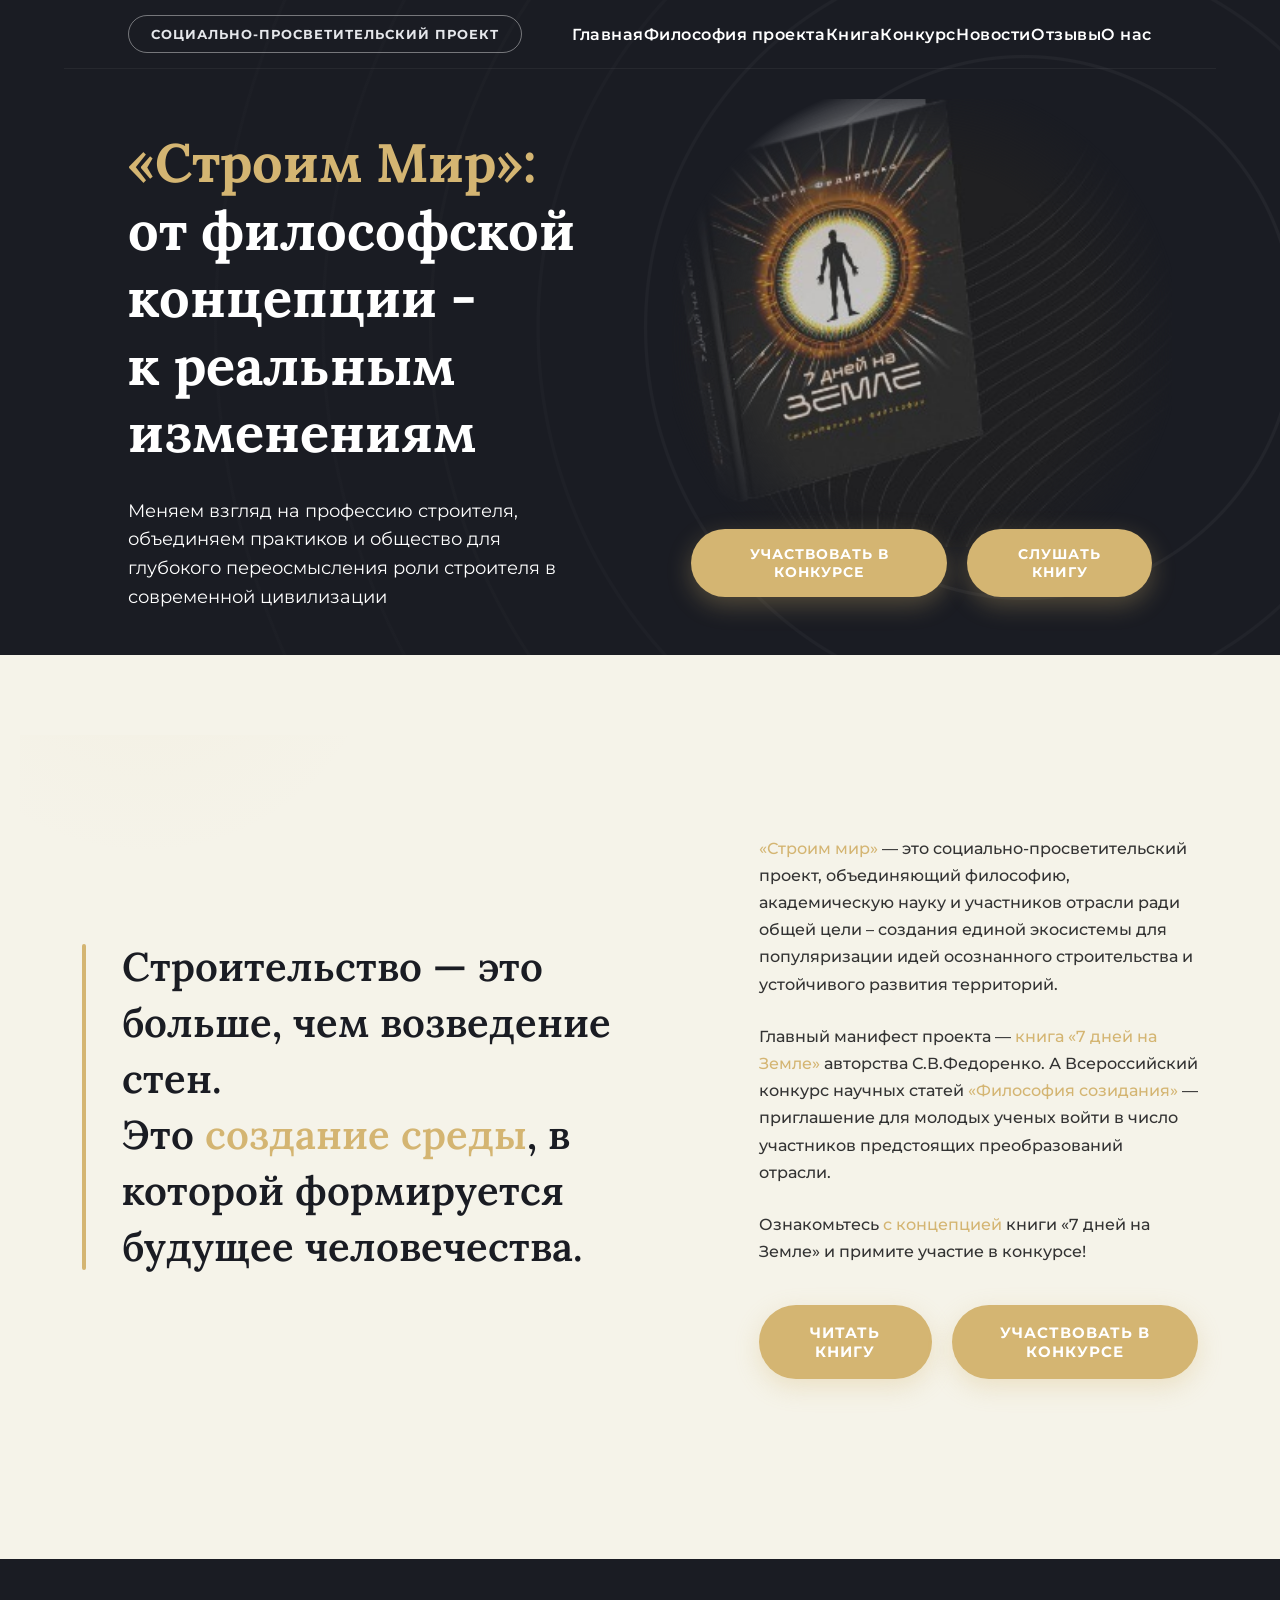
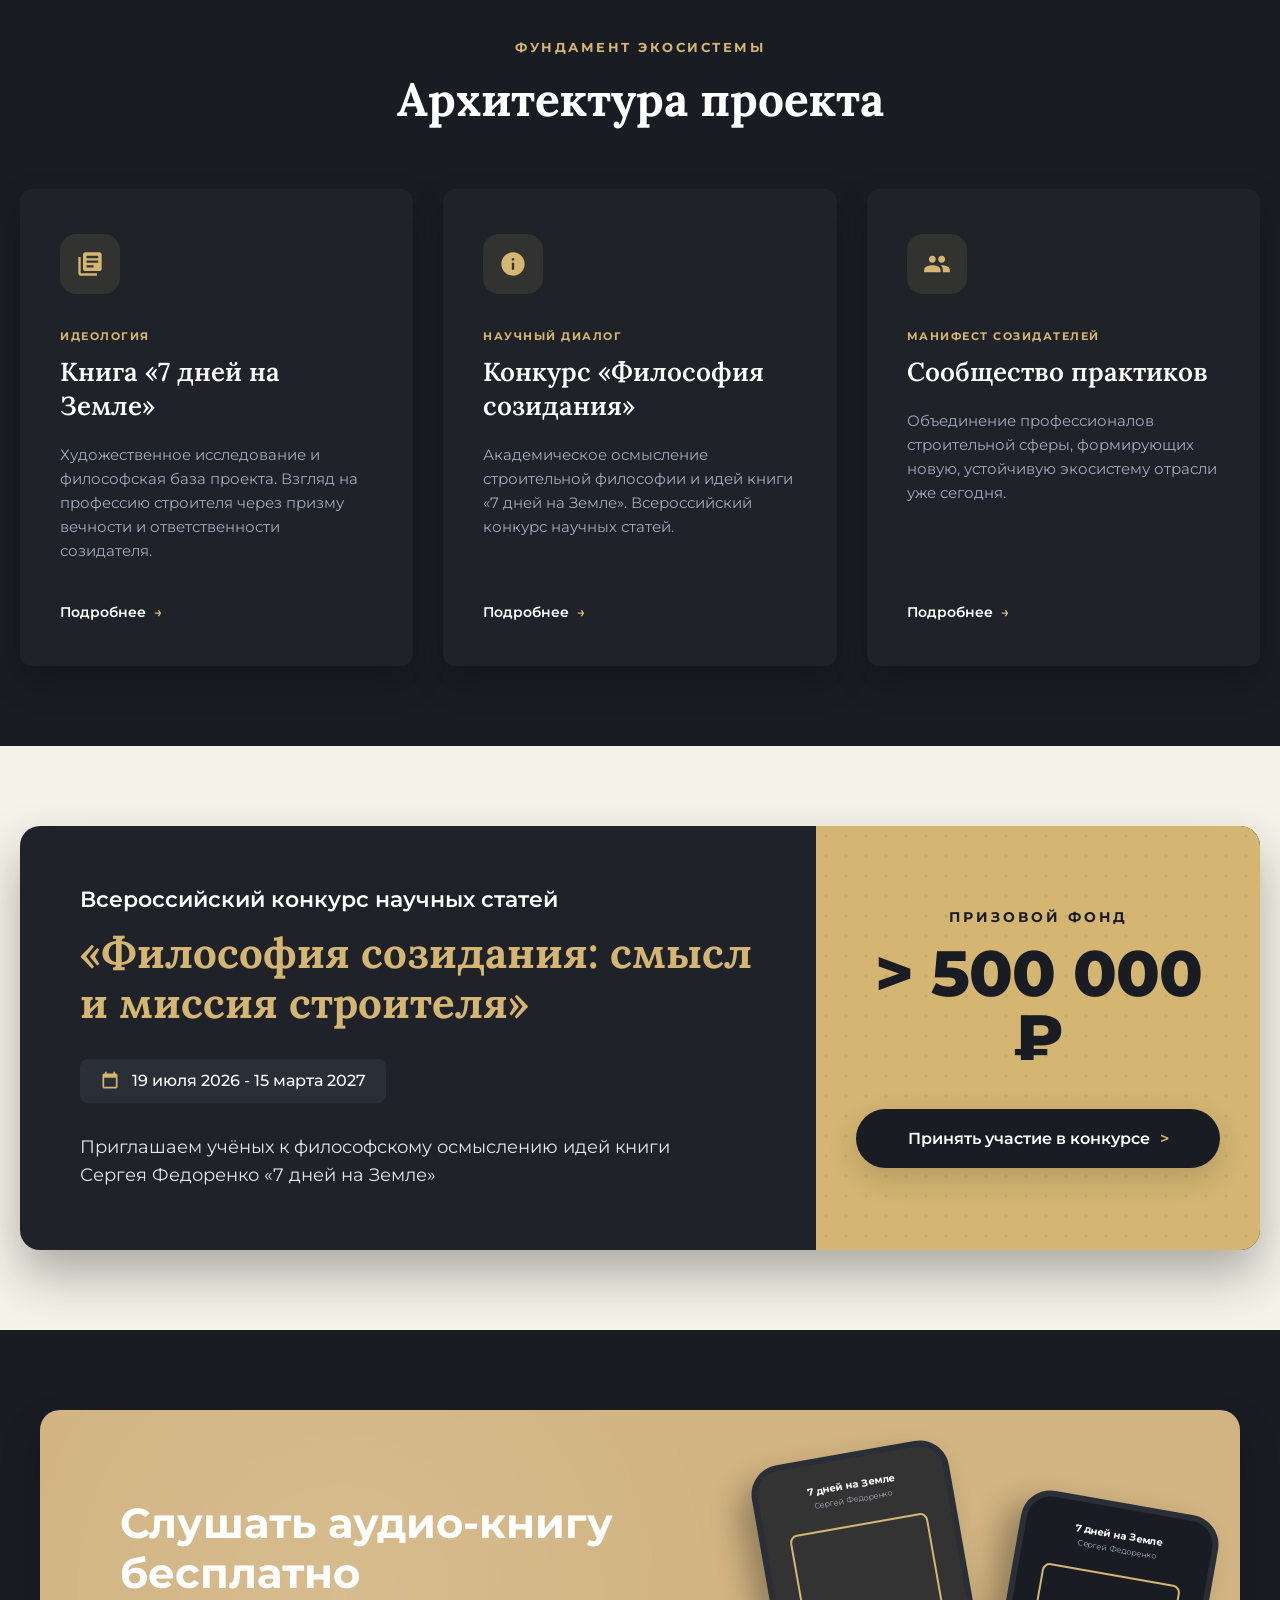
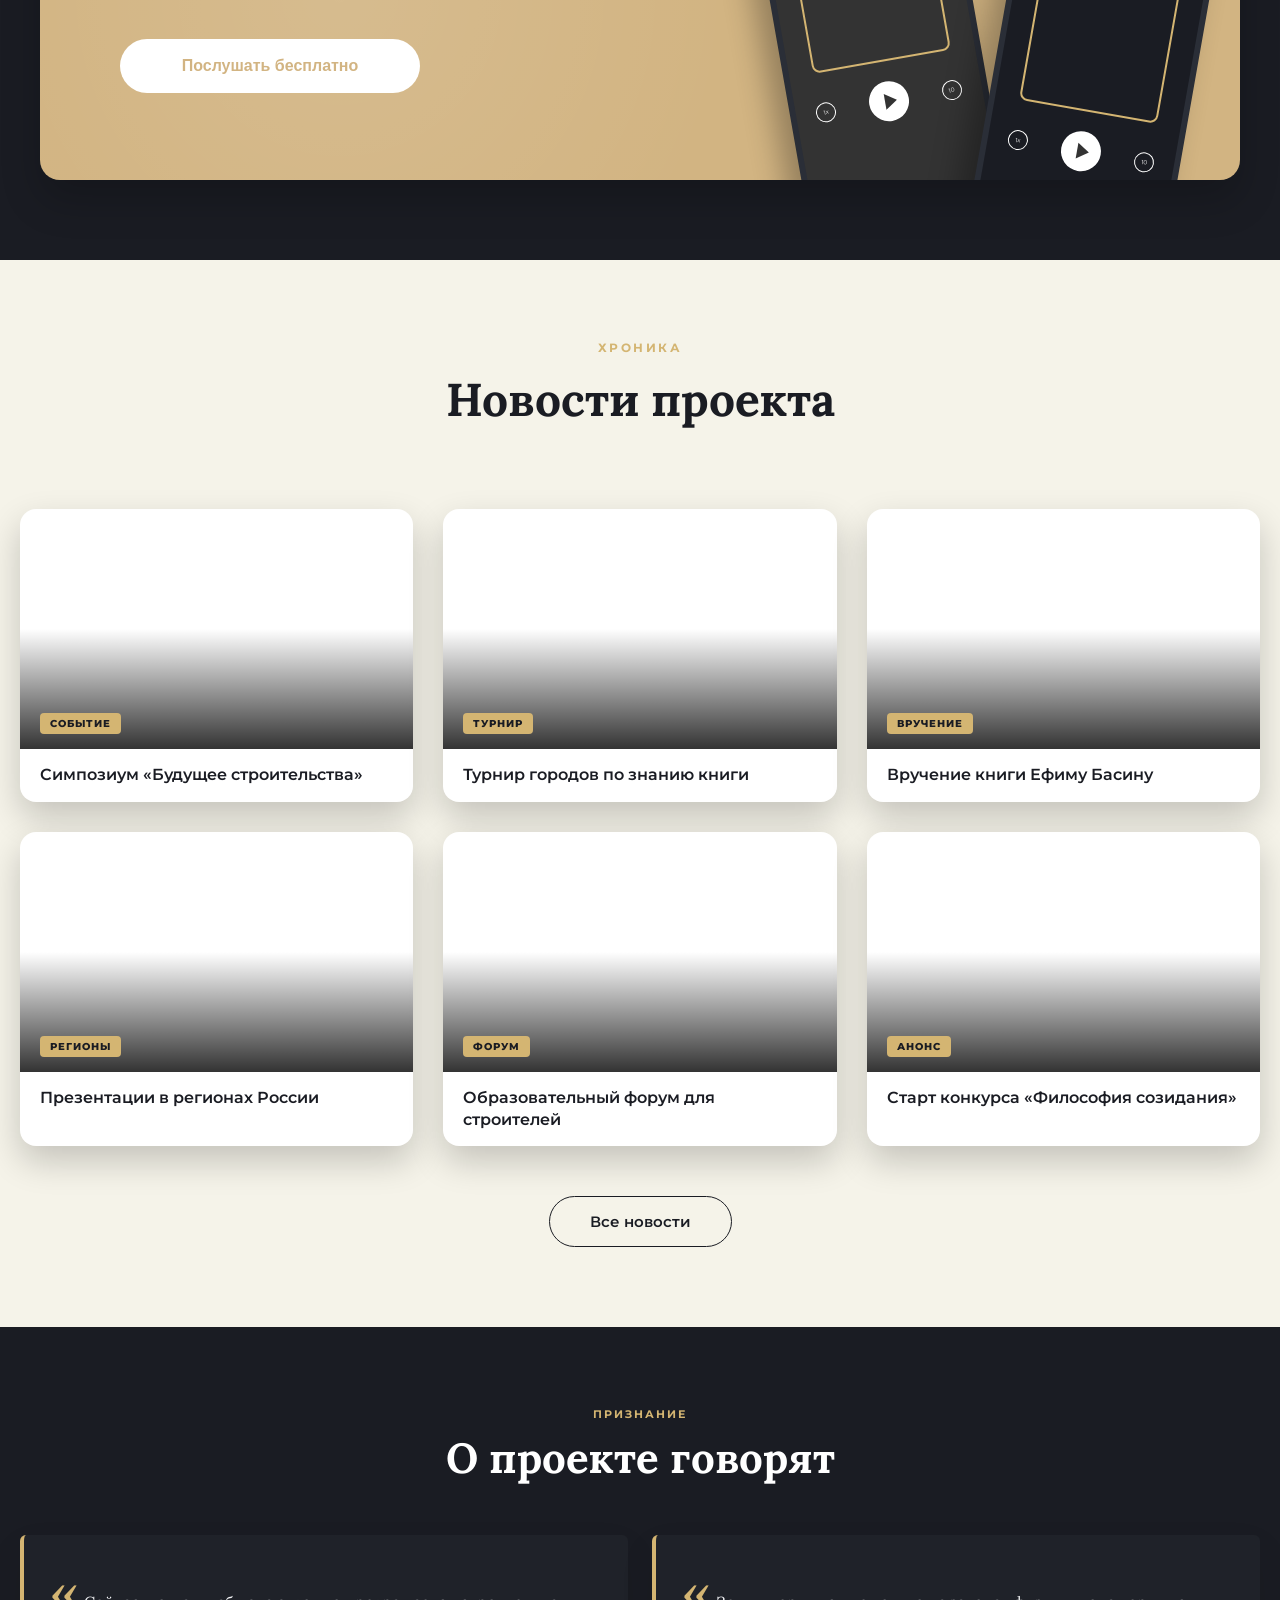
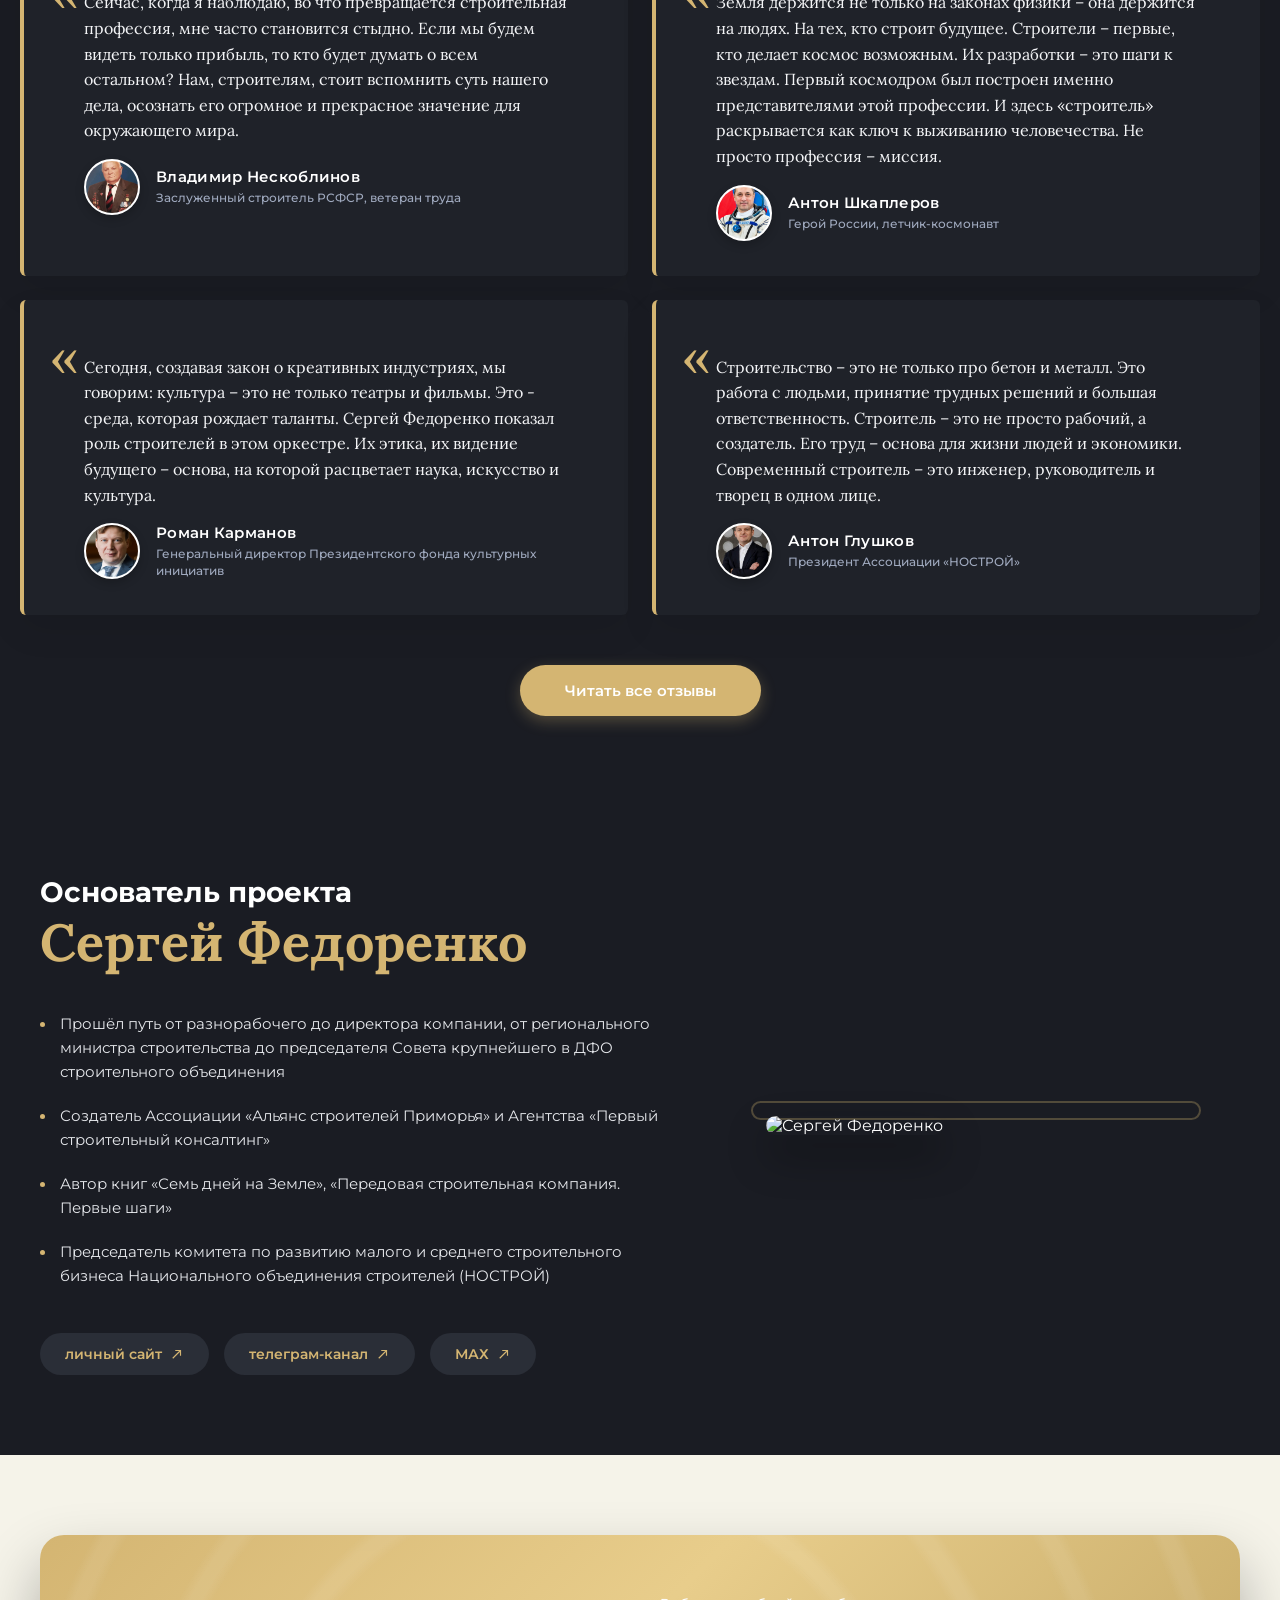
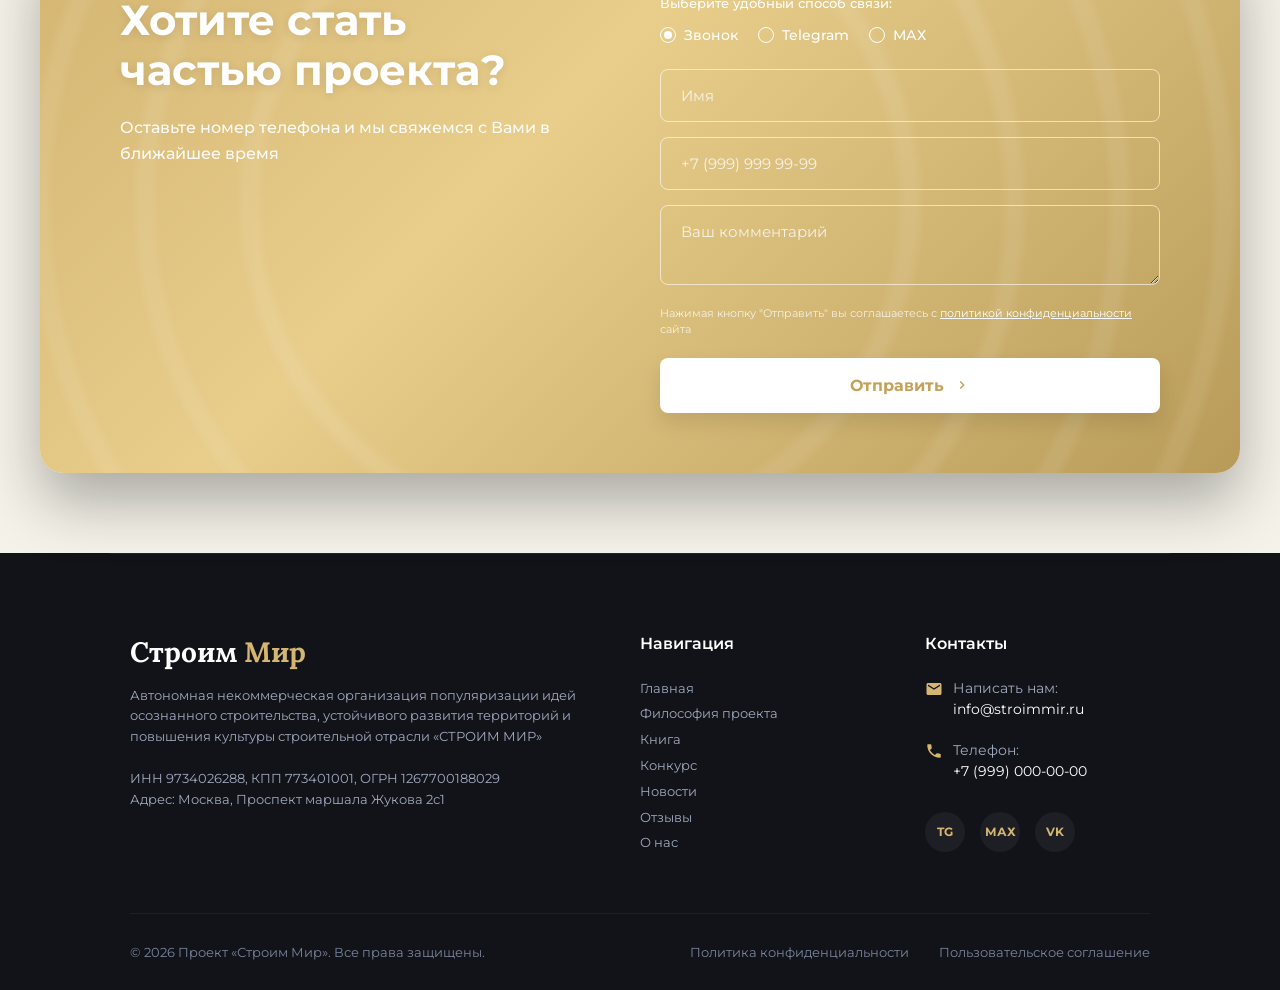
==== index.html @ d34d8b39 "Лендинг «Строим Мир» — самодостаточный single-file (Shadow DOM), 1:1 для демо Co-Authored-By: Claude" ====
﻿<!DOCTYPE html>
<html lang="ru">
<head>
    <meta charset="UTF-8">
    <meta name="viewport" content="width=device-width, initial-scale=1.0">
    <title>Строим Мир — Экосистема созидателей</title>
    <style>
        @import url('https://fonts.googleapis.com/css2?family=Lora:ital,wght@0,400;0,600;0,700;1,400&family=Montserrat:wght@400;500;600;700;800&display=swap');
        html { scroll-behavior: smooth; }
        body { margin: 0; padding: 0; background-color: #1A1C23; font-family: 'Montserrat', sans-serif; overflow-x: hidden; color: #FFFFFF; }
    </style>
</head>
<body>

<div id="home" style="width: 100%; display: block;"></div>
<div id="philosophy" style="width: 100%; display: block;"></div>
<div id="book" style="width: 100%; display: block;"></div>
<div id="contest" style="width: 100%; display: block;"></div>
<div id="audiobook" style="width: 100%; display: block;"></div>
<div id="news" style="width: 100%; display: block;"></div>
<div id="reviews" style="width: 100%; display: block;"></div>
<div id="about-us" style="width: 100%; display: block;"></div>
<div id="contact" style="width: 100%; display: block;"></div>
<div id="footer" style="width: 100%; display: block;"></div>

<template id="tmpl-home"><style>
        * { box-sizing: border-box; }
        :host { display: block; width: 100%; }
        
        
        body { 
            margin: 0; 
            font-family: 'Montserrat', sans-serif; 
            background-color: #1A1C23; 
            color: #FFFFFF;
        }

        .hero-section {
            position: relative;
            width: 100%;
            display: flex;
            flex-direction: column;
            overflow: hidden;
            padding-bottom: 25px; /* Минимальный отступ внизу (те самые ~0.5 см) */
            
            /* Элегантные геометрические линии, расходящиеся по всему фону */
            background-image: 
                radial-gradient(circle at 80% 50%, transparent 25%, rgba(255,255,255,0.04) 25.1%, rgba(255,255,255,0.04) 25.3%, transparent 25.4%),
                radial-gradient(circle at 80% 50%, transparent 35%, rgba(255,255,255,0.03) 35.1%, rgba(255,255,255,0.03) 35.3%, transparent 35.4%),
                radial-gradient(circle at 80% 50%, transparent 45%, rgba(255,255,255,0.02) 45.1%, rgba(255,255,255,0.02) 45.3%, transparent 45.4%),
                radial-gradient(circle at 80% 50%, transparent 55%, rgba(255,255,255,0.015) 55.1%, rgba(255,255,255,0.015) 55.3%, transparent 55.4%),
                radial-gradient(circle at 80% 50%, transparent 65%, rgba(255,255,255,0.01) 65.1%, rgba(255,255,255,0.01) 65.3%, transparent 65.4%),
                radial-gradient(circle at 80% 50%, transparent 75%, rgba(255,255,255,0.01) 75.1%, rgba(255,255,255,0.01) 75.3%, transparent 75.4%);
        }

        .header {
            position: relative;
            z-index: 20;
            display: flex;
            align-items: center;
            padding: 15px 5%; 
            max-width: 1600px;
            margin: 0 auto;
            width: 90%;
            border-bottom: 1px solid rgba(255,255,255,0.05); 
        }

        .project-label {
            border: 1px solid rgba(255, 255, 255, 0.4);
            border-radius: 40px;
            padding: 10px 22px;
            font-size: 13px;
            text-transform: uppercase;
            letter-spacing: 1px;
            font-weight: 700;
            color: #E5E7EB;
            flex-shrink: 0;
            margin-right: 50px; 
        }

        .nav-menu {
            display: flex;
            justify-content: space-between; 
            flex-grow: 1; 
            align-items: center;
        }

        .nav-link {
            color: #FFFFFF;
            text-decoration: none;
            font-size: 16px; 
            font-weight: 600;
            letter-spacing: 0.5px;
            transition: color 0.3s ease;
        }

        .nav-link:hover {
            color: #D4B572; 
        }

        .hero-content {
            position: relative;
            z-index: 10;
            flex-grow: 1;
            display: flex;
            align-items: flex-start;
            max-width: 1600px;
            margin: 0 auto;
            width: 90%;
            padding: 60px 5% 0 5%;
        }

        .left-column {
            width: 55%;
            display: flex;
            flex-direction: column;
            justify-content: flex-start; 
            padding-right: 50px;
            z-index: 10;
        }

        h1 {
            font-family: 'Lora', Georgia, serif;
            font-size: 54px;
            line-height: 1.25;
            font-weight: 700;
            margin-top: 0;
            margin-bottom: 30px;
        }

        h1 span.accent {
            color: #D4B572;
        }

        .subtitle {
            font-size: 18px;
            line-height: 1.6;
            color: #FFFFFF; 
            font-weight: 400;
            max-width: 85%;
            margin-top: 0;
        }

        .right-column {
            width: 45%;
            position: relative;
            display: flex;
            flex-direction: column;
            align-items: center;
            justify-content: flex-start;
            margin-top: -30px; 
        }

        .book-crop-area {
            position: relative;
            width: 500px;
            height: 480px; 
            overflow: hidden;
            mask-image: radial-gradient(circle at center, black 50%, transparent 75%);
            -webkit-mask-image: radial-gradient(circle at center, black 50%, transparent 75%);
        }

        .book-image-raw {
            position: absolute;
            top: -160px;
            right: -80px; 
            width: 1600px; 
            max-width: none;
        }

        .action-buttons {
            display: flex;
            gap: 20px;
            position: relative;
            z-index: 20;
            margin-top: -50px; 
        }

        .btn {
            background-color: #D4B572;
            color: #FFFFFF;
            border: none;
            border-radius: 40px;
            padding: 16px 35px;
            font-family: 'Montserrat', sans-serif;
            font-weight: 700;
            font-size: 14px;
            cursor: pointer;
            box-shadow: 0 8px 25px rgba(212, 181, 114, 0.3);
            transition: all 0.3s ease;
            text-transform: uppercase;
            letter-spacing: 1px;
        }

        .btn:hover {
            background-color: #c2a159;
            transform: translateY(-3px);
            box-shadow: 0 12px 30px rgba(212, 181, 114, 0.4);
        }

    
        </style>
        <div class="shadow-body-wrapper" style="display: flex; flex-direction: column; align-items: center; width: 100%; min-height: 100%; background-color: #1A1C23; padding: 0;">

    <div class="hero-section">
        <header class="header">
            <div class="project-label">Социально-просветительский проект</div>
            <nav class="nav-menu">
                <a href="#" class="nav-link">Главная</a>
                <a href="#" class="nav-link">Философия проекта</a>
                <a href="#" class="nav-link">Книга</a>
                <a href="#" class="nav-link">Конкурс</a>
                <a href="#" class="nav-link">Новости</a>
                <a href="#" class="nav-link">Отзывы</a>
                <a href="#" class="nav-link">О нас</a>
            </nav>
        </header>

        <div class="hero-content">
            <div class="left-column">
                <h1><span class="accent">«Строим Мир»:</span><br>от философской концепции -<br>к реальным изменениям</h1>
                <p class="subtitle">Меняем взгляд на профессию строителя, объединяем практиков и общество для глубокого переосмысления роли строителя в современной цивилизации</p>
            </div>
            
            <div class="right-column">
                <div class="book-crop-area">
                    <img src="[data-uri]" class="book-image-raw" alt="Книга">
                </div>
                <div class="action-buttons">
                    <button class="btn">Участвовать в конкурсе</button>
                    <button class="btn">Слушать книгу</button>
                </div>
            </div>
        </div>
    </div>

</div></template>
<template id="tmpl-philosophy"><style>
        * { box-sizing: border-box; }
        :host { display: block; width: 100%; }
        
        
        body { 
            margin: 0; 
            font-family: 'Montserrat', sans-serif; 
            background-color: #1A1C23; 
            color: #FFFFFF;
            display: flex;
            align-items: center;
            justify-content: center;
            min-height: 100vh;
        }

        .about-section {
            width: 100%;
            padding: 100px 0;
            background-color: transparent; 
            position: relative;
            overflow: hidden;
        }

        .about-section::before {
            content: '';
            position: absolute;
            top: -50%;
            left: -10%;
            width: 500px;
            height: 500px;
            background: radial-gradient(circle, rgba(212, 181, 114, 0.05) 0%, transparent 70%);
            z-index: 1;
        }

        .about-container {
            position: relative;
            z-index: 10;
            max-width: 1400px;
            margin: 0 auto;
            width: 90%;
            display: flex;
            gap: 100px;
            align-items: center;
        }

        .about-left {
            flex: 1.1;
            position: relative;
            padding-left: 40px;
        }

        .about-left::before {
            content: '';
            position: absolute;
            left: 0;
            top: 5px;
            bottom: 5px;
            width: 4px;
            background-color: #D4B572;
            border-radius: 4px;
        }

        .about-hook {
            font-family: 'Lora', Georgia, serif;
            font-size: 40px;
            line-height: 1.4;
            font-weight: 600;
            margin: 0;
            color: #1A1C23;
        }

        .highlight {
            color: #D4B572;
        }

        .about-right {
            flex: 0.9;
            display: flex;
            flex-direction: column;
            gap: 25px;
        }

        .about-text {
            font-size: 16px;
            line-height: 1.7;
            margin: 0;
            color: #333333; 
            font-weight: 500;
        }

        .button-group {
            margin-top: 15px;
            display: flex;
            gap: 20px; 
        }

        .btn {
            background-color: #D4B572;
            color: #FFFFFF;
            border: none;
            border-radius: 40px;
            padding: 18px 45px;
            font-family: 'Montserrat', sans-serif;
            font-weight: 700;
            font-size: 15px;
            cursor: pointer;
            box-shadow: 0 8px 25px rgba(212, 181, 114, 0.3);
            transition: all 0.3s ease;
            text-transform: uppercase;
            letter-spacing: 1px;
            display: inline-block;
        }

        .btn:hover {
            background-color: #c2a159;
            transform: translateY(-3px);
            box-shadow: 0 12px 30px rgba(212, 181, 114, 0.4);
        }

        @media (max-width: 1024px) {
            .about-container {
                flex-direction: column;
                gap: 50px;
            }
            .about-hook { font-size: 32px; }
            .button-group { flex-direction: column; }
        }
    
        </style>
        <div class="shadow-body-wrapper" style="display: flex; flex-direction: column; align-items: center; width: 100%; min-height: 100%; background-color: #F5F3E9; padding: 80px 20px;">

    <section class="about-section">
        <div class="about-container">
            
            <div class="about-left">
                <h2 class="about-hook">
                    Строительство — это больше, чем возведение стен.<br>
                    Это <span class="highlight">создание среды</span>, в которой формируется будущее человечества.
                </h2>
            </div>
            
            <div class="about-right">
                <p class="about-text">
                    <span class="highlight">«Строим мир»</span> — это социально-просветительский проект, объединяющий философию, академическую науку и участников отрасли ради общей цели – создания единой экосистемы для популяризации идей осознанного строительства и устойчивого развития территорий.
                </p>
                <p class="about-text">
                    Главный манифест проекта — <span class="highlight">книга «7 дней на Земле»</span> авторства С.В.Федоренко. А Всероссийский конкурс научных статей <span class="highlight">«Философия созидания»</span> — приглашение для молодых ученых войти в число участников предстоящих преобразований отрасли.
                </p>
                <p class="about-text">
                    Ознакомьтесь <span class="highlight">с концепцией</span> книги «7 дней на Земле» и примите участие в конкурсе!
                </p>
                
                <div class="button-group">
                    <button class="btn">Читать книгу</button>
                    <button class="btn">Участвовать в конкурсе</button>
                </div>
            </div>

        </div>
    </section>

</div></template>
<template id="tmpl-book"><style>
        * { box-sizing: border-box; }
        :host { display: block; width: 100%; }
        
        
        body { 
            margin: 0; 
            font-family: 'Montserrat', sans-serif; 
            background-color: #1A1C23;
            color: #FFFFFF;
            padding: 100px 20px;
            display: flex;
            flex-direction: column;
            align-items: center;
        }

        .section-header {
            text-align: center;
            margin-bottom: 60px;
        }

        .pre-title {
            color: #D4B572;
            font-size: 13px;
            font-weight: 700;
            text-transform: uppercase;
            letter-spacing: 2.5px;
            margin-bottom: 15px;
        }

        .section-title {
            font-family: 'Lora', Georgia, serif;
            font-size: 46px;
            font-weight: 700;
            margin: 0;
            color: #FFFFFF;
        }

        .cards-container {
            display: grid;
            grid-template-columns: repeat(3, 1fr);
            gap: 30px;
            max-width: 1300px;
            width: 100%;
        }

        .card {
            background-color: #1F2229;
            border-radius: 12px;
            padding: 45px 40px;
            display: flex;
            flex-direction: column;
            box-shadow: 0 15px 35px rgba(0, 0, 0, 0.2);
            transition: transform 0.4s ease, box-shadow 0.4s ease;
            position: relative;
            overflow: hidden;
        }

        .card::before {
            content: '';
            position: absolute;
            top: 0;
            left: 0;
            right: 0;
            height: 4px;
            background-color: #D4B572;
            transform: scaleX(0);
            transform-origin: left;
            transition: transform 0.4s ease;
        }

        .card:hover {
            transform: translateY(-10px);
            box-shadow: 0 25px 50px rgba(0, 0, 0, 0.4);
        }

        .card:hover::before {
            transform: scaleX(1);
        }

        .icon-box {
            width: 60px;
            height: 60px;
            background-color: rgba(212, 181, 114, 0.1);
            border-radius: 16px;
            display: flex;
            align-items: center;
            justify-content: center;
            margin-bottom: 35px;
        }

        .icon-box svg {
            width: 28px;
            height: 28px;
            fill: #D4B572;
        }

        .card-pre-title {
            color: #D4B572;
            font-size: 11px;
            font-weight: 700;
            text-transform: uppercase;
            letter-spacing: 1.5px;
            margin-bottom: 12px;
        }

        .card-title {
            font-family: 'Lora', Georgia, serif;
            font-size: 26px;
            font-weight: 600;
            margin: 0 0 20px 0;
            line-height: 1.3;
        }

        .card-text {
            color: #A0AABF;
            font-size: 15px;
            line-height: 1.6;
            margin: 0 0 40px 0;
            flex-grow: 1; 
        }

        .card-link {
            color: #FFFFFF;
            text-decoration: none;
            font-size: 14px;
            font-weight: 600;
            display: inline-flex;
            align-items: center;
            transition: color 0.3s ease;
            margin-top: auto;
        }

        .card-link span {
            margin-left: 8px;
            color: #D4B572;
            transition: transform 0.3s ease;
        }

        .card-link:hover {
            color: #D4B572;
        }

        .card-link:hover span {
            transform: translateX(5px);
        }

        @media (max-width: 1024px) {
            .cards-container {
                grid-template-columns: 1fr;
                max-width: 600px;
            }
        }
    
        </style>
        <div class="shadow-body-wrapper" style="display: flex; flex-direction: column; align-items: center; width: 100%; min-height: 100%; background-color: #1A1C23; padding: 80px 20px;">

    <div class="section-header">
        <div class="pre-title">Фундамент экосистемы</div>
        <h2 class="section-title">Архитектура проекта</h2>
    </div>

    <div class="cards-container">
        
        <div class="card">
            <div class="icon-box">
                <svg viewBox="0 0 24 24"><path d="M4 6H2v14c0 1.1.9 2 2 2h14v-2H4V6zm16-4H8c-1.1 0-2 .9-2 2v12c0 1.1.9 2 2 2h12c1.1 0 2-.9 2-2V4c0-1.1-.9-2-2-2zm-1 9H9V9h10v2zm-4 4H9v-2h6v2zm4-8H9V5h10v2z"/></svg>
            </div>
            <div class="card-pre-title">Идеология</div>
            <h3 class="card-title">Книга «7 дней на Земле»</h3>
            <p class="card-text">Художественное исследование и философская база проекта. Взгляд на профессию строителя через призму вечности и ответственности созидателя.</p>
            <a href="#" class="card-link">Подробнее <span>→</span></a>
        </div>

        <div class="card">
            <div class="icon-box">
                <svg viewBox="0 0 24 24"><path d="M12 2C6.48 2 2 6.48 2 12s4.48 10 10 10 10-4.48 10-10S17.52 2 12 2zm1 15h-2v-6h2v6zm0-8h-2V7h2v2z"/></svg>
            </div>
            <div class="card-pre-title">Научный диалог</div>
            <h3 class="card-title">Конкурс «Философия созидания»</h3>
            <p class="card-text">Академическое осмысление строительной философии и идей книги «7 дней на Земле». Всероссийский конкурс научных статей.</p>
            <a href="#" class="card-link">Подробнее <span>→</span></a>
        </div>

        <div class="card">
            <div class="icon-box">
                <svg viewBox="0 0 24 24"><path d="M16 11c1.66 0 2.99-1.34 2.99-3S17.66 5 16 5c-1.66 0-3 1.34-3 3s1.34 3 3 3zm-8 0c1.66 0 2.99-1.34 2.99-3S9.66 5 8 5C6.34 5 5 6.34 5 8s1.34 3 3 3zm0 2c-2.33 0-7 1.17-7 3.5V19h14v-2.5c0-2.33-4.67-3.5-7-3.5zm8 0c-.29 0-.62.02-.97.05 1.16.84 1.97 1.97 1.97 3.45V19h6v-2.5c0-2.33-4.67-3.5-7-3.5z"/></svg>
            </div>
            <div class="card-pre-title">Манифест созидателей</div>
            <h3 class="card-title">Сообщество практиков</h3>
            <p class="card-text">Объединение профессионалов строительной сферы, формирующих новую, устойчивую экосистему отрасли уже сегодня.</p>
            <a href="#" class="card-link">Подробнее <span>→</span></a>
        </div>

    </div>

</div></template>
<template id="tmpl-contest"><style>
        * { box-sizing: border-box; }
        :host { display: block; width: 100%; }
        
        
        body { 
            margin: 0; 
            font-family: 'Montserrat', sans-serif; 
            background-color: #1A1C23; 
            color: #FFFFFF;
            padding: 100px 20px;
            display: flex;
            align-items: center;
            justify-content: center;
            min-height: 100vh;
            box-sizing: border-box;
        }

        .banner-container {
            max-width: 1300px;
            width: 100%;
        }

        .contest-banner {
            background: #1F2229;
            border-radius: 20px;
            display: flex;
            box-shadow: 0 25px 50px rgba(0, 0, 0, 0.3);
            overflow: hidden; /* Чтобы желтый блок красиво обрезался по краям */
        }

        .banner-left {
            flex: 1.3;
            padding: 60px;
            display: flex;
            flex-direction: column;
            justify-content: center;
        }

        .banner-subtitle {
            font-size: 22px;
            font-weight: 600;
            color: #FFFFFF;
            margin: 0 0 15px 0;
        }

        .banner-title {
            font-family: 'Lora', Georgia, serif;
            font-size: 42px;
            font-weight: 700;
            line-height: 1.2;
            margin: 0 0 30px 0;
            color: #D4B572;
        }

        .date-badge {
            display: inline-flex;
            align-items: center;
            background: #2A2E37;
            padding: 12px 20px;
            border-radius: 8px;
            margin-bottom: 30px;
            font-size: 16px;
            font-weight: 500;
            color: #FFFFFF;
            align-self: flex-start;
        }

        .date-badge svg {
            width: 20px;
            height: 20px;
            fill: #D4B572;
            margin-right: 12px;
        }

        .banner-text {
            font-size: 18px;
            line-height: 1.6;
            color: #E5E7EB;
            margin: 0;
            max-width: 90%;
        }

        .banner-right {
            flex: 0.7;
            background: #D4B572; /* Полностью желтый сегмент */
            padding: 60px 40px;
            display: flex;
            flex-direction: column;
            align-items: center;
            justify-content: center;
            text-align: center;
            position: relative;
        }

        /* Декоративный паттерн на желтом фоне для солидности */
        .banner-right::before {
            content: '';
            position: absolute;
            top: 0; left: 0; right: 0; bottom: 0;
            background-image: radial-gradient(rgba(0,0,0,0.05) 2px, transparent 2px);
            background-size: 20px 20px;
            pointer-events: none;
        }

        .prize-label {
            font-size: 14px;
            font-weight: 700;
            color: #1A1C23;
            text-transform: uppercase;
            letter-spacing: 3px;
            margin: 0 0 15px 0;
            position: relative;
            z-index: 10;
        }

        .prize-amount {
            font-size: 64px;
            font-weight: 800;
            color: #1A1C23;
            margin: 0 0 40px 0;
            line-height: 1;
            position: relative;
            z-index: 10;
            letter-spacing: -1px;
        }

        .btn-participate {
            background: #1A1C23; /* Темная кнопка на желтом фоне */
            color: #FFFFFF; 
            border: none;
            border-radius: 40px;
            padding: 20px 40px;
            width: 100%;
            font-family: 'Montserrat', sans-serif;
            font-weight: 600;
            font-size: 16px;
            cursor: pointer;
            box-shadow: 0 10px 30px rgba(0, 0, 0, 0.15);
            transition: all 0.3s ease;
            display: flex;
            align-items: center;
            justify-content: center;
            position: relative;
            z-index: 10;
        }

        .btn-participate span {
            margin-left: 10px;
            transition: transform 0.3s ease;
            color: #D4B572;
        }

        .btn-participate:hover {
            transform: translateY(-3px);
            box-shadow: 0 15px 35px rgba(0, 0, 0, 0.25);
            background: #2A2E37;
        }

        .btn-participate:hover span {
            transform: translateX(5px);
        }

        @media (max-width: 1100px) {
            .contest-banner {
                flex-direction: column;
            }
            .banner-left {
                padding: 40px;
            }
            .banner-right {
                padding: 50px 30px;
            }
        }
        @media (max-width: 600px) {
            .banner-title {
                font-size: 32px;
            }
            .prize-amount {
                font-size: 48px;
            }
        }
    
        </style>
        <div class="shadow-body-wrapper" style="display: flex; flex-direction: column; align-items: center; width: 100%; min-height: 100%; background-color: #F5F3E9; padding: 80px 20px;">

    <div class="banner-container">
        <div class="contest-banner">
            
            <div class="banner-left">
                <div class="banner-subtitle">Всероссийский конкурс научных статей</div>
                <h2 class="banner-title">«Философия созидания: смысл и миссия строителя»</h2>
                
                <div class="date-badge">
                    <svg viewBox="0 0 24 24"><path d="M19 3h-1V1h-2v2H8V1H6v2H5c-1.11 0-1.99.9-1.99 2L3 19c0 1.1.89 2 2 2h14c1.1 0 2-.9 2-2V5c0-1.1-.9-2-2-2zm0 16H5V8h14v11z"/></svg>
                    19 июля 2026 - 15 марта 2027
                </div>

                <p class="banner-text">
                    Приглашаем учёных к философскому осмыслению идей книги Сергея Федоренко «7 дней на Земле»
                </p>
            </div>

            <div class="banner-right">
                <div class="prize-label">Призовой фонд</div>
                <div class="prize-amount">&gt; 500 000 ₽</div>
                <button class="btn-participate">
                    Принять участие в конкурсе <span>&gt;</span>
                </button>
            </div>

        </div>
    </div>

</div></template>
<template id="tmpl-audiobook"><style>
        * { box-sizing: border-box; }
        :host { display: block; width: 100%; }
        
        
        body { 
            margin: 0; 
            font-family: 'Montserrat', sans-serif; 
            background-color: #1A1C23; 
            color: #FFFFFF;
            padding: 80px 20px;
            display: flex;
            justify-content: center;
        }

        .container {
            max-width: 1200px;
            width: 100%;
        }

        .audio-banner {
            background-color: #D2B482;
            border-radius: 20px;
            display: flex;
            align-items: center;
            justify-content: space-between;
            padding: 60px 80px;
            position: relative;
            overflow: hidden;
            box-shadow: 0 20px 40px rgba(0,0,0,0.2);
        }

        /* Декоративные фоновые волны */
        .audio-banner::before {
            content: '';
            position: absolute;
            top: -50%;
            left: -10%;
            width: 70%;
            height: 200%;
            background: radial-gradient(circle, rgba(255,255,255,0.1) 0%, transparent 70%);
            transform: rotate(15deg);
            pointer-events: none;
        }

        .audio-content {
            flex: 1;
            max-width: 500px;
            position: relative;
            z-index: 2;
        }

        .audio-title {
            font-size: 42px;
            font-weight: 700;
            line-height: 1.2;
            margin: 0 0 40px 0;
            color: #FFFFFF;
        }

        .btn-white {
            background-color: #FFFFFF;
            color: #D2B482;
            border: none;
            padding: 18px 40px;
            font-size: 16px;
            font-weight: 700;
            border-radius: 30px;
            cursor: pointer;
            transition: all 0.3s ease;
            display: inline-flex;
            align-items: center;
            justify-content: center;
            width: 100%;
            max-width: 300px;
        }

        .btn-white:hover {
            transform: translateY(-2px);
            box-shadow: 0 10px 20px rgba(255, 255, 255, 0.2);
            color: #b5925a;
        }

        /* CSS Mockup телефонов */
        .audio-mockups {
            position: relative;
            width: 400px;
            height: 250px;
            z-index: 2;
        }

        .phone-mockup {
            position: absolute;
            width: 200px;
            height: 400px;
            background-color: #333;
            border-radius: 30px;
            border: 6px solid #2A2E37;
            box-shadow: -15px 15px 30px rgba(0,0,0,0.3);
            overflow: hidden;
            display: flex;
            flex-direction: column;
        }

        .phone-mockup.back {
            right: 180px;
            top: -20px;
            transform: rotate(-10deg);
            z-index: 1;
            background-color: #333;
        }

        .phone-mockup.front {
            right: -30px;
            top: 30px;
            transform: rotate(10deg);
            z-index: 2;
            background-color: #1A1C23;
        }

        /* Оформление "экрана" плеера */
        .screen-top {
            padding: 20px 15px 10px;
            text-align: center;
        }
        .screen-book-title {
            font-size: 10px;
            font-weight: 700;
            color: #FFF;
            margin: 0;
        }
        .screen-author {
            font-size: 8px;
            color: #A0AABF;
            margin: 3px 0 0 0;
        }
        
        .screen-cover {
            width: 140px;
            height: 140px;
            margin: 10px auto;
            background: url('https://images.unsplash.com/photo-1618005182384-a83a8bd57fbe?auto=format&fit=crop&q=80&w=300') center/cover;
            border-radius: 8px;
            position: relative;
        }
        .screen-cover::after {
            content: '';
            position: absolute;
            inset: 0;
            border: 2px solid #D4B572;
            border-radius: 8px;
        }

        .screen-controls {
            padding: 10px 20px;
            display: flex;
            justify-content: space-between;
            align-items: center;
        }
        
        .play-btn {
            width: 40px;
            height: 40px;
            background-color: #FFF;
            border-radius: 50%;
            display: flex;
            justify-content: center;
            align-items: center;
        }
        .play-btn::before {
            content: '';
            border-style: solid;
            border-width: 8px 0 8px 12px;
            border-color: transparent transparent transparent #333;
            margin-left: 4px;
        }

        .control-dot {
            width: 20px;
            height: 20px;
            border-radius: 50%;
            border: 1px solid #FFF;
            display: flex;
            justify-content: center;
            align-items: center;
            font-size: 6px;
            color: #FFF;
        }

        @media (max-width: 900px) {
            .audio-banner {
                flex-direction: column;
                padding: 40px;
                text-align: center;
            }
            .audio-mockups {
                margin-top: 60px;
                width: 100%;
                display: flex;
                justify-content: center;
                height: 350px;
            }
            .phone-mockup.back { right: auto; left: 50%; top: -50px; margin-left: -50px; }
            .phone-mockup.front { right: auto; left: 50%; top: 20px; margin-left: -130px; }
        }
    
        </style>
        <div class="shadow-body-wrapper" style="display: flex; flex-direction: column; align-items: center; width: 100%; min-height: 100%; background-color: #1A1C23; padding: 80px 20px;">

    <div class="container">
        <div class="audio-banner">
            <div class="audio-content">
                <h2 class="audio-title">Слушать аудио-книгу<br>бесплатно</h2>
                <button class="btn-white">Послушать бесплатно</button>
            </div>

            <div class="audio-mockups">
                <!-- Задний телефон -->
                <div class="phone-mockup back">
                    <div class="screen-top">
                        <p class="screen-book-title">7 дней на Земле</p>
                        <p class="screen-author">Сергей Федоренко</p>
                    </div>
                    <div class="screen-cover"></div>
                    <div class="screen-controls">
                        <div class="control-dot">1x</div>
                        <div class="play-btn"></div>
                        <div class="control-dot">10</div>
                    </div>
                </div>
                
                <!-- Передний телефон -->
                <div class="phone-mockup front">
                    <div class="screen-top">
                        <p class="screen-book-title">7 дней на Земле</p>
                        <p class="screen-author">Сергей Федоренко</p>
                    </div>
                    <div class="screen-cover"></div>
                    <div class="screen-controls">
                        <div class="control-dot">1x</div>
                        <div class="play-btn"></div>
                        <div class="control-dot">10</div>
                    </div>
                </div>
            </div>
        </div>
    </div>

</div></template>
<template id="tmpl-news"><style>
        * { box-sizing: border-box; }
        :host { display: block; width: 100%; }
        
        
        body { 
            margin: 0; 
            font-family: 'Montserrat', sans-serif; 
            background-color: #1A1C23; 
            color: #FFFFFF;
            padding: 100px 20px;
            display: flex;
            flex-direction: column;
            align-items: center;
        }

        .section-header {
            text-align: center;
            margin-bottom: 60px;
        }

        .pre-title {
            color: #D4B572;
            font-size: 12px;
            font-weight: 700;
            text-transform: uppercase;
            letter-spacing: 2.5px;
            margin-bottom: 15px;
        }

        .section-title {
            font-family: 'Lora', Georgia, serif;
            font-size: 46px;
            font-weight: 700;
            margin: 0 0 20px 0;
            color: #1A1C23;
        }

        .news-grid {
            display: grid;
            grid-template-columns: repeat(3, 1fr);
            gap: 30px;
            max-width: 1300px;
            width: 100%;
            margin-bottom: 50px;
        }

        .news-card {
            background-color: #FFFFFF;
            border-radius: 16px;
            overflow: hidden;
            display: flex;
            flex-direction: column;
            box-shadow: 0 15px 35px rgba(0, 0, 0, 0.2);
            transition: transform 0.4s ease, box-shadow 0.4s ease;
            cursor: pointer;
            text-decoration: none;
        }

        .news-card:hover {
            transform: translateY(-8px);
            box-shadow: 0 25px 45px rgba(0, 0, 0, 0.3);
        }

        .news-image {
            height: 240px; 
            background-size: cover;
            background-position: center;
            position: relative;
        }

        .news-image::after {
            content: '';
            position: absolute;
            bottom: 0; left: 0; right: 0;
            height: 50%;
            background: linear-gradient(to top, rgba(0,0,0,0.8), transparent);
        }

        .news-badge {
            position: absolute;
            bottom: 15px;
            left: 20px;
            background-color: #D4B572;
            color: #1A1C23;
            padding: 4px 10px;
            border-radius: 4px;
            font-size: 10px;
            font-weight: 800;
            text-transform: uppercase;
            letter-spacing: 1px;
            z-index: 10;
        }

        .news-content {
            padding: 15px 20px;
            display: flex;
            flex-direction: column;
            justify-content: center;
        }

        .news-title {
            font-size: 16px;
            font-weight: 600;
            color: #1A1C23;
            margin: 0;
            line-height: 1.4;
            transition: color 0.3s ease;
        }

        .news-card:hover .news-title {
            color: #D4B572;
        }

        .btn-all-news {
            display: inline-block;
            background: transparent;
            color: #1A1C23;
            border: 1px solid #1A1C23;
            border-radius: 40px;
            padding: 15px 40px;
            font-family: 'Montserrat', sans-serif;
            font-weight: 600;
            font-size: 15px;
            text-decoration: none;
            transition: all 0.3s ease;
        }

        .btn-all-news:hover {
            background: #D4B572;
            color: #1A1C23;
            box-shadow: 0 10px 25px rgba(212, 181, 114, 0.2);
        }

        @media (max-width: 1024px) {
            .news-grid {
                grid-template-columns: repeat(2, 1fr);
            }
        }

        @media (max-width: 768px) {
            .news-grid {
                grid-template-columns: 1fr;
                max-width: 500px;
            }
        }
    
        </style>
        <div class="shadow-body-wrapper" style="display: flex; flex-direction: column; align-items: center; width: 100%; min-height: 100%; background-color: #F5F3E9; padding: 80px 20px;">

    <div class="section-header">
        <div class="pre-title">Хроника</div>
        <h2 class="section-title">Новости проекта</h2>
    </div>

    <div class="news-grid">
        
        <a href="#" class="news-card">
            <div class="news-image" style="background-image: url('https://images.unsplash.com/photo-1517048676732-d65bc937f952?auto=format&fit=crop&q=80&w=600');">
                <div class="news-badge">СОБЫТИЕ</div>
            </div>
            <div class="news-content">
                <h3 class="news-title">Симпозиум «Будущее строительства»</h3>
            </div>
        </a>

        <!-- Изменил фото для турнира на аудиторию/людей за книгами -->
        <a href="#" class="news-card">
            <div class="news-image" style="background-image: url('https://images.unsplash.com/photo-1524178232363-1fb2b075b655?auto=format&fit=crop&q=80&w=600');">
                <div class="news-badge">ТУРНИР</div>
            </div>
            <div class="news-content">
                <h3 class="news-title">Турнир городов по знанию книги</h3>
            </div>
        </a>

        <a href="#" class="news-card">
            <div class="news-image" style="background-image: url('https://images.unsplash.com/photo-1486406146926-c627a92ad1ab?auto=format&fit=crop&q=80&w=600');">
                <div class="news-badge">ВРУЧЕНИЕ</div>
            </div>
            <div class="news-content">
                <h3 class="news-title">Вручение книги Ефиму Басину</h3>
            </div>
        </a>

        <a href="#" class="news-card">
            <div class="news-image" style="background-image: url('https://images.unsplash.com/photo-1497366216548-37526070297c?auto=format&fit=crop&q=80&w=600');">
                <div class="news-badge">РЕГИОНЫ</div>
            </div>
            <div class="news-content">
                <h3 class="news-title">Презентации в регионах России</h3>
            </div>
        </a>

        <a href="#" class="news-card">
            <div class="news-image" style="background-image: url('https://images.unsplash.com/photo-1503387762-592deb58ef4e?auto=format&fit=crop&q=80&w=600');">
                <div class="news-badge">ФОРУМ</div>
            </div>
            <div class="news-content">
                <h3 class="news-title">Образовательный форум для строителей</h3>
            </div>
        </a>

        <a href="#" class="news-card">
            <div class="news-image" style="background-image: url('https://images.unsplash.com/photo-1504307651254-35680f356dfd?auto=format&fit=crop&q=80&w=600');">
                <div class="news-badge">АНОНС</div>
            </div>
            <div class="news-content">
                <h3 class="news-title">Старт конкурса «Философия созидания»</h3>
            </div>
        </a>

    </div>

    <a href="#" class="btn-all-news">Все новости</a>

</div></template>
<template id="tmpl-reviews"><style>
        * { box-sizing: border-box; }
        :host { display: block; width: 100%; }
        
        
        body { margin: 0; padding: 60px 20px; background-color: transparent; font-family: 'Montserrat', sans-serif; display: flex; flex-direction: column; align-items: center; }
        .section-header { text-align: center; margin-bottom: 50px; }
        .pre-title { color: #D4B572; font-size: 11px; font-weight: 700; text-transform: uppercase; letter-spacing: 2px; margin-bottom: 10px; }
        .section-title { font-family: 'Lora', Georgia, serif; font-size: 42px; font-weight: 700; margin: 0; color: #FFFFFF; }
        
        .reviews-grid { display: grid; grid-template-columns: repeat(2, 1fr); gap: 24px; max-width: 1400px; width: 100%; }
        
        .review-card { 
            background: #1F2229; 
            border-left: 4px solid #D4B572; 
            border-radius: 6px; 
            padding: 35px 40px; 
            display: flex; 
            flex-direction: column; 
            justify-content: flex-start; /* Убрал space-between, чтобы поджать элементы */
            box-shadow: 0 15px 35px rgba(0, 0, 0, 0.08); 
            transition: transform 0.3s ease, box-shadow 0.3s ease; 
        }
        .review-card:hover { transform: translateY(-4px); box-shadow: 0 20px 45px rgba(0, 0, 0, 0.12); }
        
        .quote-wrapper {
            position: relative;
            padding: 20px 20px 5px 20px; /* Минимальный отступ снизу */
            margin-bottom: 0;
        }

        .quote-icon-left {
            position: absolute;
            top: -10px;
            left: -15px;
            font-size: 60px;
            color: #D4B572;
            font-family: Georgia, serif;
            line-height: 1;
            opacity: 1; 
            user-select: none;
        }

        .review-quote { 
            font-family: 'Lora', Georgia, serif; 
            font-size: 16px; 
            line-height: 1.6; 
            color: #F3F4F6; 
            font-weight: 400; 
            margin: 0;
            position: relative;
            z-index: 2;
        }
        
        .author-block { 
            display: flex; 
            align-items: center; 
            gap: 16px; 
            padding-top: 10px; /* Минимальный пробел от текста */
            padding-left: 20px; /* Выравнивание по тексту */
        }
        
        .photo-container { 
            flex-shrink: 0; 
            width: 56px; 
            height: 56px; 
            border-radius: 50%; 
            background: #FFFFFF; 
            display: flex; 
            align-items: center; 
            justify-content: center; 
            overflow: hidden; 
            border: 2px solid #FFFFFF; 
            box-shadow: 0 4px 10px rgba(0,0,0,0.2);
        }
        .review-photo { width: 100%; height: 100%; object-fit: cover; filter: saturate(95%) contrast(105%); }
        
        .author-info { display: flex; flex-direction: column; gap: 4px; }
        .review-author { font-size: 15px; font-weight: 600; color: #FFFFFF; letter-spacing: 0.3px; }
        .review-title { font-size: 12px; color: #A0AABF; line-height: 1.4; font-weight: 500; }
        
        /* Кнопка с желтой заливкой и белым текстом */
        .all-reviews-btn { margin-top: 50px; padding: 16px 45px; border-radius: 30px; border: none; background: #D4B572; font-family: 'Montserrat', sans-serif; font-weight: 600; font-size: 15px; color: #FFFFFF; cursor: pointer; transition: all 0.3s ease; box-shadow: 0 5px 15px rgba(212, 181, 114, 0.3); }
        .all-reviews-btn:hover { background: #c2a159; transform: translateY(-2px); box-shadow: 0 8px 20px rgba(212, 181, 114, 0.4); }
        
        @media (max-width: 1000px) { .reviews-grid { grid-template-columns: 1fr; } }
    
        </style>
        <div class="shadow-body-wrapper" style="display: flex; flex-direction: column; align-items: center; width: 100%; min-height: 100%; background-color: #1A1C23; padding: 80px 20px;">
    <div class="section-header">
        <div class="pre-title">Признание</div>
        <h2 class="section-title">О проекте говорят</h2>
    </div>
    <div class="reviews-grid">
        <div class="review-card">
            <div class="quote-wrapper">
                <div class="quote-icon-left">«</div>
                <div class="review-quote">Сейчас, когда я наблюдаю, во что превращается строительная профессия, мне часто становится стыдно. Если мы будем видеть только прибыль, то кто будет думать о всем остальном? Нам, строителям, стоит вспомнить суть нашего дела, осознать его огромное и прекрасное значение для окружающего мира.</div>
            </div>
            <div class="author-block">
                <div class="photo-container"><img src="[data-uri]" alt="Владимир Нескоблинов" class="review-photo"></div>
                <div class="author-info"><div class="review-author">Владимир Нескоблинов</div><div class="review-title">Заслуженный строитель РСФСР, ветеран труда</div></div>
            </div>
        </div>
        <div class="review-card">
            <div class="quote-wrapper">
                <div class="quote-icon-left">«</div>
                <div class="review-quote">Земля держится не только на законах физики – она держится на людях. На тех, кто строит будущее. Строители – первые, кто делает космос возможным. Их разработки – это шаги к звездам. Первый космодром был построен именно представителями этой профессии. И здесь «строитель» раскрывается как ключ к выживанию человечества. Не просто профессия – миссия.</div>
            </div>
            <div class="author-block">
                <div class="photo-container"><img src="[data-uri]" alt="Антон Шкаплеров" class="review-photo"></div>
                <div class="author-info"><div class="review-author">Антон Шкаплеров</div><div class="review-title">Герой России, летчик-космонавт</div></div>
            </div>
        </div>
        <div class="review-card">
            <div class="quote-wrapper">
                <div class="quote-icon-left">«</div>
                <div class="review-quote">Сегодня, создавая закон о креативных индустриях, мы говорим: культура – это не только театры и фильмы. Это - среда, которая рождает таланты. Сергей Федоренко показал роль строителей в этом оркестре. Их этика, их видение будущего – основа, на которой расцветает наука, искусство и культура.</div>
            </div>
            <div class="author-block">
                <div class="photo-container"><img src="[data-uri]" alt="Роман Карманов" class="review-photo"></div>
                <div class="author-info"><div class="review-author">Роман Карманов</div><div class="review-title">Генеральный директор Президентского фонда культурных инициатив</div></div>
            </div>
        </div>
        <div class="review-card">
            <div class="quote-wrapper">
                <div class="quote-icon-left">«</div>
                <div class="review-quote">Строительство – это не только про бетон и металл. Это работа с людьми, принятие трудных решений и большая ответственность. Строитель – это не просто рабочий, а создатель. Его труд – основа для жизни людей и экономики. Современный строитель – это инженер, руководитель и творец в одном лице.</div>
            </div>
            <div class="author-block">
                <div class="photo-container"><img src="[data-uri]" alt="Антон Глушков" class="review-photo"></div>
                <div class="author-info"><div class="review-author">Антон Глушков</div><div class="review-title">Президент Ассоциации «НОСТРОЙ»</div></div>
            </div>
        </div>
    </div>
    <button class="all-reviews-btn">Читать все отзывы</button>
</div></template>
<template id="tmpl-about-us"><style>
        * { box-sizing: border-box; }
        :host { display: block; width: 100%; }
        
        
        body { 
            margin: 0; 
            font-family: 'Montserrat', sans-serif; 
            background-color: #1A1C23; 
            color: #FFFFFF;
            padding: 100px 20px;
            display: flex;
            align-items: center;
            justify-content: center;
            min-height: 100vh;
            box-sizing: border-box;
            background-image: radial-gradient(circle at 100% 50%, rgba(212, 181, 114, 0.05) 0%, transparent 50%);
        }

        .founder-container {
            max-width: 1200px;
            width: 100%;
            display: flex;
            align-items: center;
            gap: 80px;
        }

        .founder-left {
            flex: 1;
            display: flex;
            flex-direction: column;
        }

        .pre-title {
            font-size: 28px;
            font-weight: 700;
            color: #FFFFFF;
            margin: 0 0 5px 0;
            line-height: 1.2;
        }

        .founder-name {
            font-family: 'Lora', Georgia, serif;
            font-size: 52px;
            font-weight: 700;
            color: #D4B572;
            margin: 0 0 40px 0;
            line-height: 1.1;
        }

        .founder-list {
            list-style: none;
            padding: 0;
            margin: 0 0 45px 0;
            display: flex;
            flex-direction: column;
            gap: 20px;
        }

        .founder-list li {
            position: relative;
            padding-left: 20px;
            font-size: 15px;
            line-height: 1.6;
            color: #E5E7EB;
        }

        .founder-list li::before {
            content: '';
            position: absolute;
            left: 0;
            top: 10px;
            width: 5px;
            height: 5px;
            background-color: #D4B572;
            border-radius: 50%;
        }

        .founder-links {
            display: flex;
            gap: 15px;
            flex-wrap: wrap;
        }

        .link-btn {
            background-color: #2A2E37;
            color: #D4B572;
            text-decoration: none;
            padding: 12px 25px;
            border-radius: 30px;
            font-size: 14px;
            font-weight: 600;
            display: inline-flex;
            align-items: center;
            transition: all 0.3s ease;
        }

        .link-btn svg {
            width: 14px;
            height: 14px;
            margin-left: 8px;
            fill: currentColor;
            transition: transform 0.3s ease;
        }

        .link-btn:hover {
            background-color: #3A3F4B;
            transform: translateY(-2px);
            box-shadow: 0 5px 15px rgba(0,0,0,0.2);
        }

        .link-btn:hover svg {
            transform: translate(2px, -2px);
        }

        .founder-right {
            flex: 0.8;
            position: relative;
        }

        .founder-photo-wrapper {
            position: relative;
            width: 100%;
            max-width: 450px;
            margin: 0 auto;
        }

        .founder-photo-wrapper::before {
            content: '';
            position: absolute;
            top: -15px;
            left: -15px;
            right: 15px;
            bottom: 15px;
            border: 2px solid rgba(212, 181, 114, 0.3);
            border-radius: 24px;
            z-index: 0;
        }

        .founder-photo {
            width: 100%;
            height: 600px;
            object-fit: cover;
            object-position: center;
            border-radius: 24px;
            position: relative;
            z-index: 10;
            box-shadow: 0 20px 40px rgba(0,0,0,0.4);
        }

        @media (max-width: 1024px) {
            .founder-container {
                flex-direction: column;
                gap: 50px;
            }
            .founder-right {
                width: 100%;
                display: flex;
                justify-content: center;
            }
            .founder-photo {
                height: 500px;
            }
        }

        @media (max-width: 600px) {
            .founder-name {
                font-size: 40px;
            }
            .founder-links {
                flex-direction: column;
            }
            .link-btn {
                justify-content: center;
            }
        }
    
        </style>
        <div class="shadow-body-wrapper" style="display: flex; flex-direction: column; align-items: center; width: 100%; min-height: 100%; background-color: #1A1C23; padding: 80px 20px;">

    <div class="founder-container">
        
        <div class="founder-left">
            <h3 class="pre-title">Основатель проекта</h3>
            <h2 class="founder-name">Сергей Федоренко</h2>
            
            <ul class="founder-list">
                <li>Прошёл путь от разнорабочего до директора компании, от регионального министра строительства до председателя Совета крупнейшего в ДФО строительного объединения</li>
                <li>Создатель Ассоциации «Альянс строителей Приморья» и Агентства «Первый строительный консалтинг»</li>
                <li>Автор книг «Семь дней на Земле», «Передовая строительная компания. Первые шаги»</li>
                <li>Председатель комитета по развитию малого и среднего строительного бизнеса Национального объединения строителей (НОСТРОЙ)</li>
            </ul>

            <div class="founder-links">
                <a href="#" class="link-btn">
                    личный сайт 
                    <svg viewBox="0 0 24 24"><path d="M9 5v2h6.59L4 18.59 5.41 20 17 8.41V15h2V5H9z"/></svg>
                </a>
                <a href="#" class="link-btn">
                    телеграм-канал 
                    <svg viewBox="0 0 24 24"><path d="M9 5v2h6.59L4 18.59 5.41 20 17 8.41V15h2V5H9z"/></svg>
                </a>
                <a href="#" class="link-btn">
                    МАХ 
                    <svg viewBox="0 0 24 24"><path d="M9 5v2h6.59L4 18.59 5.41 20 17 8.41V15h2V5H9z"/></svg>
                </a>
            </div>
        </div>

        <div class="founder-right">
            <div class="founder-photo-wrapper">
                <img src="./founder.jpg" alt="Сергей Федоренко" class="founder-photo">
            </div>
        </div>

    </div>

</div></template>
<template id="tmpl-contact"><style>
        * { box-sizing: border-box; }
        :host { display: block; width: 100%; }
        
        
        body { 
            margin: 0; 
            font-family: 'Montserrat', sans-serif; 
            background-color: #1A1C23; /* Темный фон сайта для контраста */
            padding: 100px 20px;
            display: flex;
            justify-content: center;
            align-items: center;
            min-height: 100vh;
            box-sizing: border-box;
        }

        .cta-banner {
            max-width: 1200px;
            width: 100%;
            background: linear-gradient(135deg, #d4b572 0%, #e8cd8b 40%, #b89b58 100%);
            border-radius: 24px;
            padding: 60px 80px;
            display: flex;
            justify-content: space-between;
            align-items: flex-start;
            position: relative;
            overflow: hidden;
            box-shadow: 0 30px 60px rgba(0, 0, 0, 0.3);
        }

        /* Декоративные волнистые линии на фоне */
        .cta-banner::before {
            content: '';
            position: absolute;
            top: -50%;
            right: -20%;
            width: 150%;
            height: 200%;
            background-image: radial-gradient(circle at center, transparent 30%, rgba(255,255,255,0.1) 31%, rgba(255,255,255,0.1) 32%, transparent 33%),
                              radial-gradient(circle at center, transparent 40%, rgba(255,255,255,0.1) 41%, rgba(255,255,255,0.1) 42%, transparent 43%),
                              radial-gradient(circle at center, transparent 50%, rgba(255,255,255,0.1) 51%, rgba(255,255,255,0.1) 52%, transparent 53%),
                              radial-gradient(circle at center, transparent 60%, rgba(255,255,255,0.1) 61%, rgba(255,255,255,0.1) 62%, transparent 63%);
            background-size: 100% 100%;
            background-repeat: no-repeat;
            opacity: 0.8;
            pointer-events: none;
        }

        .cta-left {
            flex: 1;
            max-width: 450px;
            position: relative;
            z-index: 2;
            color: #FFFFFF;
        }

        .cta-title {
            font-size: 42px;
            font-weight: 700;
            line-height: 1.2;
            margin: 0 0 20px 0;
            text-shadow: 0 2px 10px rgba(0,0,0,0.1);
        }

        .cta-subtitle {
            font-size: 16px;
            line-height: 1.6;
            margin: 0;
            opacity: 0.95;
            font-weight: 500;
        }

        .cta-right {
            flex: 1;
            max-width: 500px;
            position: relative;
            z-index: 2;
        }

        .form-label {
            color: #FFFFFF;
            font-size: 13px;
            margin-bottom: 15px;
            display: block;
            font-weight: 500;
        }

        .radio-group {
            display: flex;
            gap: 20px;
            margin-bottom: 25px;
        }

        .radio-label {
            display: flex;
            align-items: center;
            color: #FFFFFF;
            font-size: 14px;
            cursor: pointer;
            font-weight: 500;
        }

        .radio-label input {
            display: none;
        }

        .custom-radio {
            width: 16px;
            height: 16px;
            border: 1.5px solid #FFFFFF;
            border-radius: 50%;
            margin-right: 8px;
            display: inline-block;
            position: relative;
        }

        .radio-label input:checked + .custom-radio::after {
            content: '';
            position: absolute;
            top: 50%;
            left: 50%;
            transform: translate(-50%, -50%);
            width: 8px;
            height: 8px;
            background-color: #FFFFFF;
            border-radius: 50%;
        }

        .input-group {
            display: flex;
            flex-direction: column;
            gap: 15px;
            margin-bottom: 20px;
        }

        .input-field {
            width: 100%;
            background: transparent;
            border: 1px solid rgba(255, 255, 255, 0.6);
            border-radius: 8px;
            padding: 16px 20px;
            color: #FFFFFF;
            font-family: 'Montserrat', sans-serif;
            font-size: 15px;
            box-sizing: border-box;
            transition: border-color 0.3s ease;
        }

        .input-field::placeholder {
            color: rgba(255, 255, 255, 0.8);
        }

        .input-field:focus {
            outline: none;
            border-color: #FFFFFF;
            background: rgba(255, 255, 255, 0.1);
        }

        textarea.input-field {
            resize: vertical;
            min-height: 80px;
        }

        .policy-text {
            color: rgba(255, 255, 255, 0.8);
            font-size: 11px;
            line-height: 1.5;
            margin-bottom: 20px;
        }

        .policy-text a {
            color: #FFFFFF;
            text-decoration: underline;
        }

        .submit-btn {
            width: 100%;
            background-color: #FFFFFF;
            color: #c4a159;
            border: none;
            border-radius: 8px;
            padding: 18px;
            font-family: 'Montserrat', sans-serif;
            font-size: 16px;
            font-weight: 700;
            cursor: pointer;
            display: flex;
            justify-content: center;
            align-items: center;
            transition: all 0.3s ease;
            box-shadow: 0 10px 20px rgba(0,0,0,0.1);
        }

        .submit-btn svg {
            width: 16px;
            height: 16px;
            margin-left: 10px;
            fill: currentColor;
            transition: transform 0.3s ease;
        }

        .submit-btn:hover {
            transform: translateY(-2px);
            box-shadow: 0 15px 25px rgba(0,0,0,0.15);
            color: #b89b58;
        }

        .submit-btn:hover svg {
            transform: translateX(4px);
        }

        @media (max-width: 900px) {
            .cta-banner {
                flex-direction: column;
                padding: 40px;
                gap: 40px;
            }
            .cta-left, .cta-right {
                max-width: 100%;
            }
        }

        @media (max-width: 600px) {
            .cta-banner {
                padding: 30px 20px;
            }
            .cta-title {
                font-size: 32px;
            }
            .radio-group {
                flex-direction: column;
                gap: 15px;
            }
        }
    
        </style>
        <div class="shadow-body-wrapper" style="display: flex; flex-direction: column; align-items: center; width: 100%; min-height: 100%; background-color: #F5F3E9; padding: 80px 20px;">

    <div class="cta-banner">
        
        <div class="cta-left">
            <h2 class="cta-title">Хотите стать частью проекта?</h2>
            <p class="cta-subtitle">Оставьте номер телефона и мы свяжемся с Вами в ближайшее время</p>
        </div>

        <div class="cta-right">
            <form action="#" method="POST">
                <span class="form-label">Выберите удобный способ связи:</span>
                
                <div class="radio-group">
                    <label class="radio-label">
                        <input type="radio" name="contact_method" value="call" checked>
                        <span class="custom-radio"></span>
                        Звонок
                    </label>
                    <label class="radio-label">
                        <input type="radio" name="contact_method" value="telegram">
                        <span class="custom-radio"></span>
                        Telegram
                    </label>
                    <!-- WhatsApp заменен на МАХ по вашей просьбе -->
                    <label class="radio-label">
                        <input type="radio" name="contact_method" value="max">
                        <span class="custom-radio"></span>
                        МАХ
                    </label>
                </div>

                <div class="input-group">
                    <input type="text" class="input-field" placeholder="Имя" required>
                    <input type="tel" class="input-field" placeholder="+7 (999) 999 99-99" required>
                    <textarea class="input-field" placeholder="Ваш комментарий"></textarea>
                </div>

                <div class="policy-text">
                    Нажимая кнопку "Отправить" вы соглашаетесь с <a href="#">политикой конфиденциальности</a> сайта
                </div>

                <button type="submit" class="submit-btn">
                    Отправить 
                    <svg viewBox="0 0 24 24"><path d="M8.59 16.59L13.17 12 8.59 7.41 10 6l6 6-6 6z"/></svg>
                </button>
            </form>
        </div>

    </div>

</div></template>
<template id="tmpl-footer"><style>
        * { box-sizing: border-box; }
        :host { display: block; width: 100%; }
        
        
        body { 
            margin: 0; 
            font-family: 'Montserrat', sans-serif; 
            background-color: #1A1C23; 
            display: flex;
            flex-direction: column;
            min-height: 100vh;
        }

        .content-placeholder {
            flex: 1;
        }

        .footer {
            background-color: #111318; 
            color: #FFFFFF;
            padding: 80px 20px 30px 20px;
            border-top: 1px solid rgba(212, 181, 114, 0.1);
        }

        .footer-container {
            max-width: 1200px;
            margin: 0 auto;
        }

        .footer-top {
            display: grid;
            grid-template-columns: 2fr 1fr 1fr;
            gap: 60px;
            margin-bottom: 60px;
        }

        .footer-brand {
            display: flex;
            flex-direction: column;
        }

        .footer-logo {
            font-family: 'Lora', Georgia, serif;
            font-size: 28px;
            font-weight: 700;
            color: #FFFFFF;
            margin: 0 0 15px 0;
            text-decoration: none;
            display: inline-block;
        }

        .footer-logo span {
            color: #D4B572;
        }

        .footer-description {
            color: #A0AABF;
            font-size: 13px; 
            line-height: 1.6;
            max-width: 450px; 
            margin: 0 0 25px 0;
        }

        .footer-socials {
            display: flex;
            gap: 15px;
        }

        .social-link {
            width: 40px;
            height: 40px;
            border-radius: 50%;
            background-color: rgba(255, 255, 255, 0.05);
            display: flex;
            justify-content: center;
            align-items: center;
            color: #D4B572;
            text-decoration: none;
            transition: all 0.3s ease;
            font-size: 12px;
            font-weight: 700;
        }

        .social-link:hover {
            background-color: #D4B572;
            color: #111318;
            transform: translateY(-3px);
        }

        .footer-column-title {
            font-size: 16px;
            font-weight: 600;
            margin: 0 0 25px 0;
            color: #FFFFFF;
        }

        .footer-menu {
            list-style: none;
            padding: 0;
            margin: 0;
            display: flex;
            flex-direction: column;
            gap: 5px; /* Уменьшил интервал между пунктами списка до минимума */
        }

        .footer-menu li a {
            color: #A0AABF;
            text-decoration: none;
            font-size: 13px; /* Сделал размер шрифта таким же, как у текста про АНО */
            line-height: 1.6; /* Добавил тот же line-height, что и в тексте про АНО */
            transition: color 0.3s ease;
            display: inline-block;
        }

        .footer-menu li a:hover {
            color: #D4B572;
        }

        .footer-contact-item {
            display: flex;
            align-items: flex-start;
            gap: 10px;
            margin-bottom: 20px;
        }

        .footer-contact-item svg {
            width: 18px;
            height: 18px;
            fill: #D4B572;
            flex-shrink: 0;
            margin-top: 2px;
        }

        .footer-contact-text {
            color: #A0AABF;
            font-size: 14px;
            line-height: 1.5;
        }

        .footer-contact-text a {
            color: #FFFFFF;
            text-decoration: none;
            transition: color 0.3s ease;
        }

        .footer-contact-text a:hover {
            color: #D4B572;
        }

        .footer-bottom {
            border-top: 1px solid rgba(255, 255, 255, 0.05);
            padding-top: 30px;
            display: flex;
            justify-content: space-between;
            align-items: center;
            flex-wrap: wrap;
            gap: 20px;
        }

        .copyright {
            color: #7A849C;
            font-size: 13px;
        }

        .legal-links {
            display: flex;
            gap: 30px;
        }

        .legal-links a {
            color: #7A849C;
            text-decoration: none;
            font-size: 13px;
            transition: color 0.3s ease;
        }

        .legal-links a:hover {
            color: #FFFFFF;
        }

        @media (max-width: 900px) {
            .footer-top {
                grid-template-columns: 1fr 1fr;
            }
            .footer-brand {
                grid-column: span 2;
            }
        }

        @media (max-width: 600px) {
            .footer-top {
                grid-template-columns: 1fr;
            }
            .footer-brand {
                grid-column: span 1;
            }
            .footer-bottom {
                flex-direction: column;
                text-align: center;
            }
            .legal-links {
                justify-content: center;
                flex-wrap: wrap;
            }
        }
    
        </style>
        <div class="shadow-body-wrapper" style="display: flex; flex-direction: column; align-items: center; width: 100%; min-height: 100%; background-color: #111318; padding: 0;">

    

    <footer class="footer">
        <div class="footer-container">
            
            <div class="footer-top">
                <div class="footer-brand">
                    <a href="#" class="footer-logo">Строим <span>Мир</span></a>
                    <div class="footer-description">
                        Автономная некоммерческая организация популяризации идей осознанного строительства, устойчивого развития территорий и повышения культуры строительной отрасли «СТРОИМ МИР»<br><br>
                        ИНН 9734026288, КПП 773401001, ОГРН 1267700188029<br>
                        Адрес: Москва, Проспект маршала Жукова 2с1
                    </div>

                </div>

                <div class="footer-column">
                    <h4 class="footer-column-title">Навигация</h4>
                    <ul class="footer-menu">
            <li><a href="#home">Главная</a></li>
            <li><a href="#philosophy">Философия проекта</a></li>
            <li><a href="#book">Книга</a></li>
            <li><a href="#contest">Конкурс</a></li>
            <li><a href="#news">Новости</a></li>
            <li><a href="#reviews">Отзывы</a></li>
            <li><a href="#about-us">О нас</a></li>
        </ul>
                </div>

                <div class="footer-column">
                    <h4 class="footer-column-title">Контакты</h4>
                    
                    <div class="footer-contact-item">
                        <svg viewBox="0 0 24 24"><path d="M20 4H4c-1.1 0-1.99.9-1.99 2L2 18c0 1.1.9 2 2 2h16c1.1 0 2-.9 2-2V6c0-1.1-.9-2-2-2zm0 4l-8 5-8-5V6l8 5 8-5v2z"/></svg>
                        <div class="footer-contact-text">
                            Написать нам:<br>
                            <a href="mailto:info@stroimmir.ru">info@stroimmir.ru</a>
                        </div>
                    </div>

                    <div class="footer-contact-item">
                        <svg viewBox="0 0 24 24"><path d="M6.62 10.79c1.44 2.83 3.76 5.14 6.59 6.59l2.2-2.2c.27-.27.67-.36 1.02-.24 1.12.37 2.33.57 3.57.57.55 0 1 .45 1 1V20c0 .55-.45 1-1 1-9.39 0-17-7.61-17-17 0-.55.45-1 1-1h3.5c.55 0 1 .45 1 1 0 1.25.2 2.45.57 3.57.11.35.03.74-.25 1.02l-2.2 2.2z"/></svg>
                        <div class="footer-contact-text">
                            Телефон:<br>
                            <a href="tel:+79990000000">+7 (999) 000-00-00</a>
                        </div>
                    </div>

                    <div class="footer-socials" style="margin-top: 30px;">
                        <a href="#" class="social-link">TG</a>
                        <a href="#" class="social-link">МАХ</a>
                        <a href="#" class="social-link">VK</a>
                    </div>
                </div>
            </div>

            <div class="footer-bottom">
                <div class="copyright">
                    &copy; 2026 Проект «Строим Мир». Все права защищены.
                </div>
                <div class="legal-links">
                    <a href="#">Политика конфиденциальности</a>
                    <a href="#">Пользовательское соглашение</a>
                </div>
            </div>

        </div>
    </footer>

</div></template>


<script>
    const blocks = ['home', 'philosophy', 'book', 'contest', 'audiobook', 'news', 'reviews', 'about-us', 'contact', 'footer'];
    
    blocks.forEach(id => {
        const wrapper = document.getElementById(id);
        const tmpl = document.getElementById('tmpl-' + id);
        if (wrapper && tmpl) {
            const shadow = wrapper.attachShadow({mode: 'open'});
            shadow.appendChild(tmpl.content.cloneNode(true));

            shadow.querySelectorAll('a[href^="#"]').forEach(link => {
                link.addEventListener('click', function(e) {
                    e.preventDefault();
                    const targetId = this.getAttribute('href').substring(1);
                    const targetEl = document.getElementById(targetId);
                    if (targetEl) {
                        targetEl.scrollIntoView({behavior: 'smooth'});
                    }
                });
            });
        }
    });
</script>
</body>
</html>
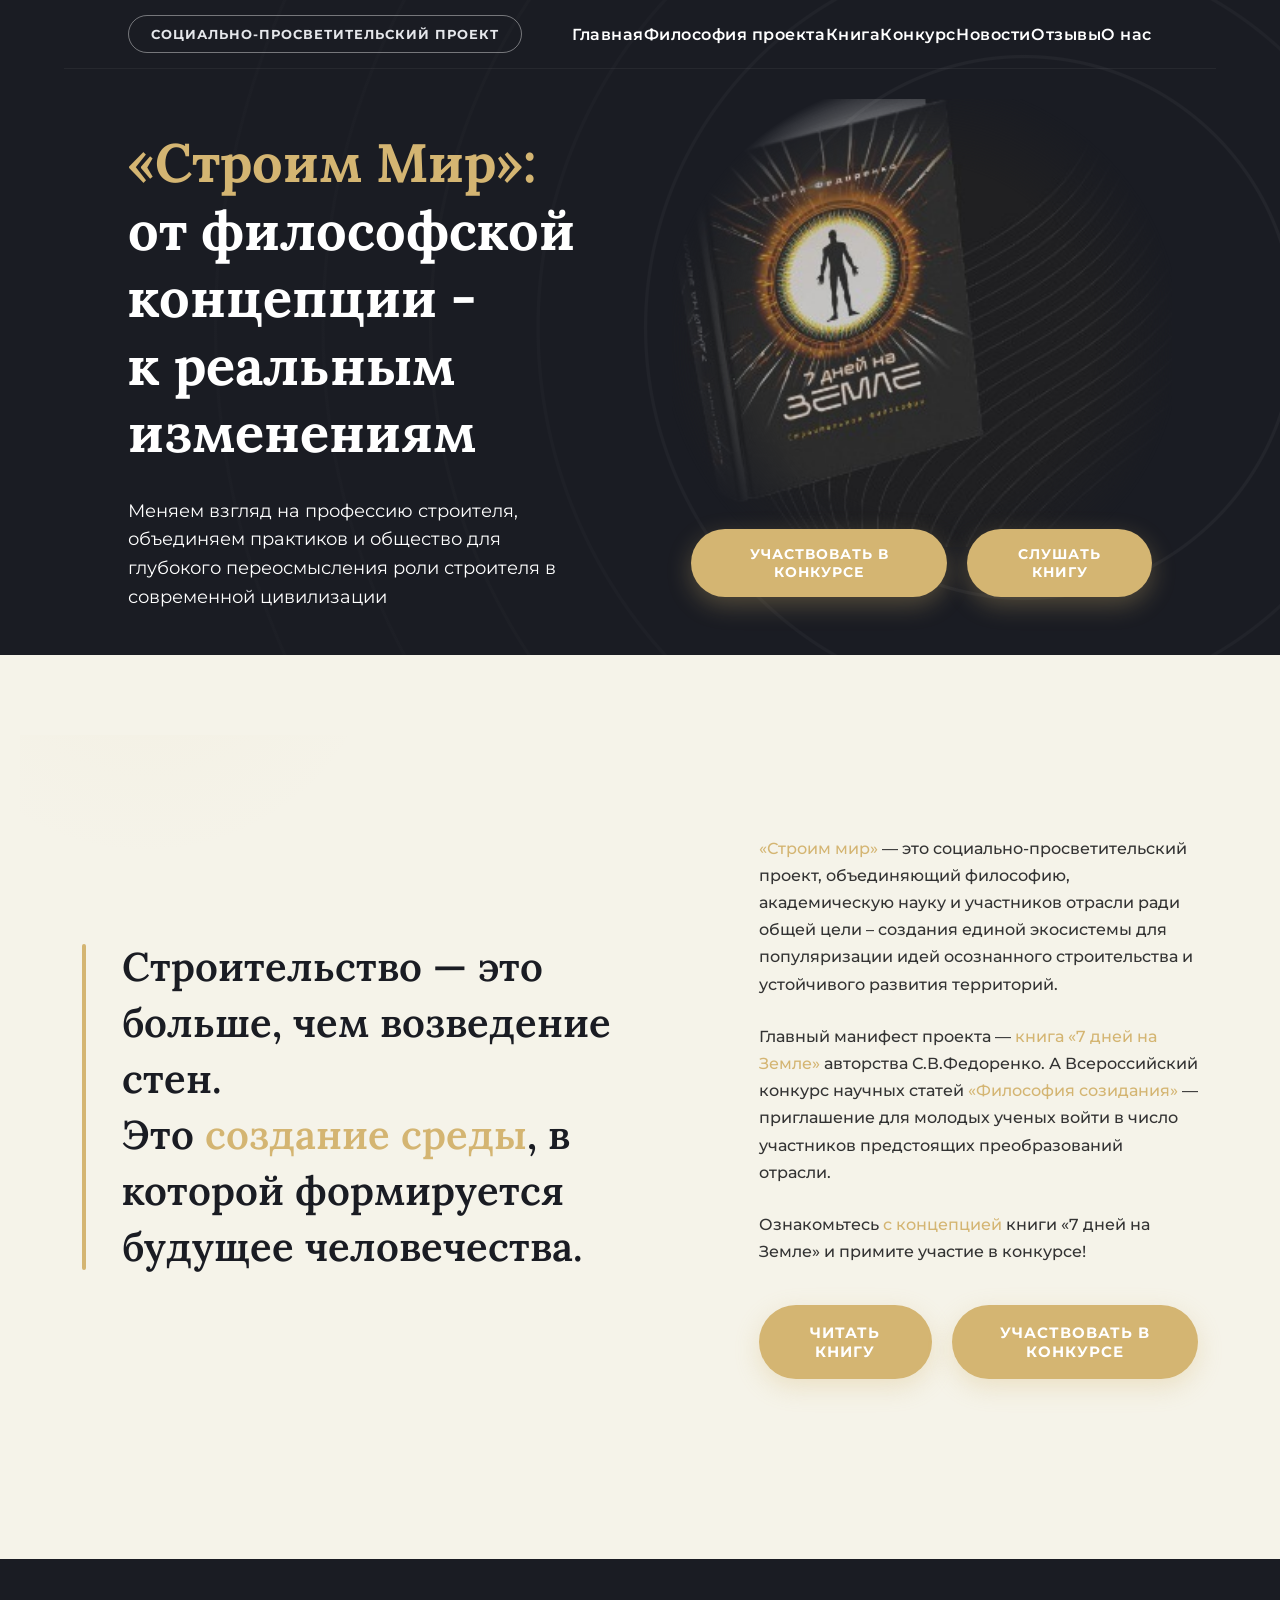
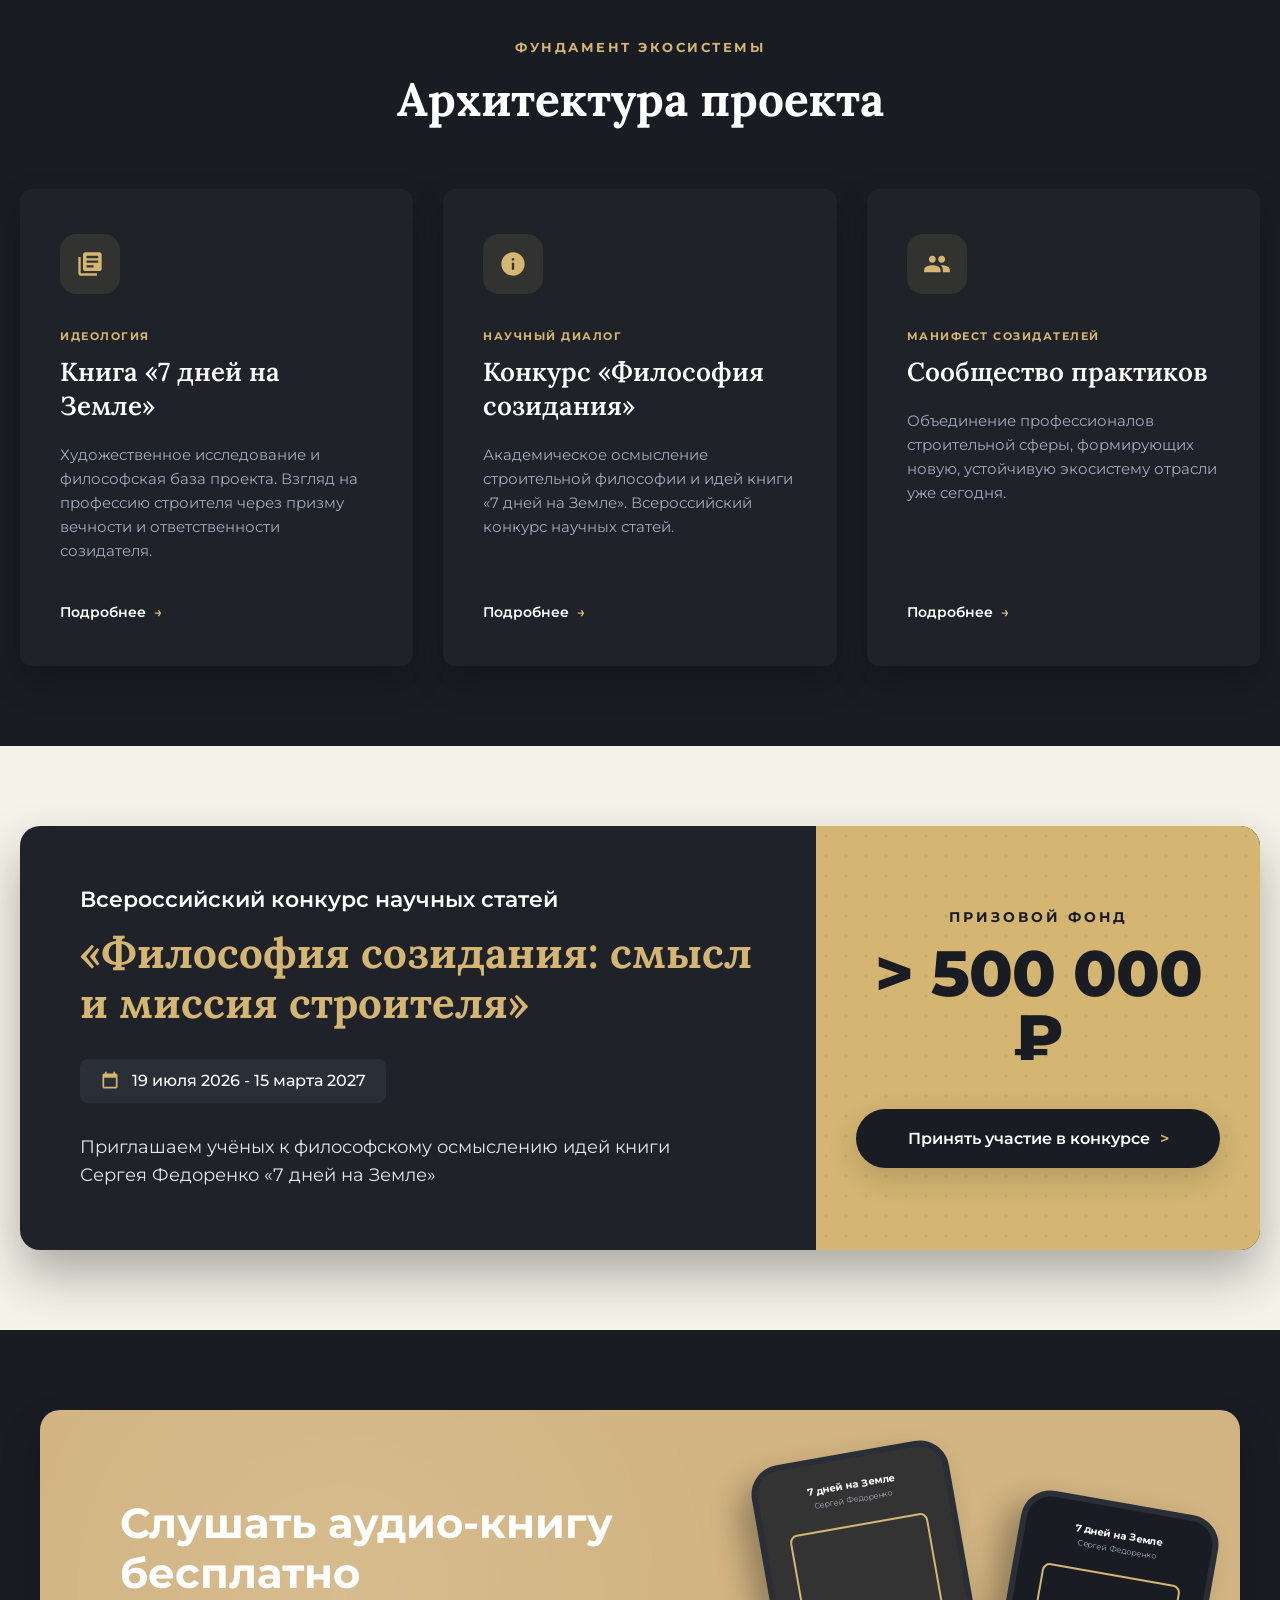
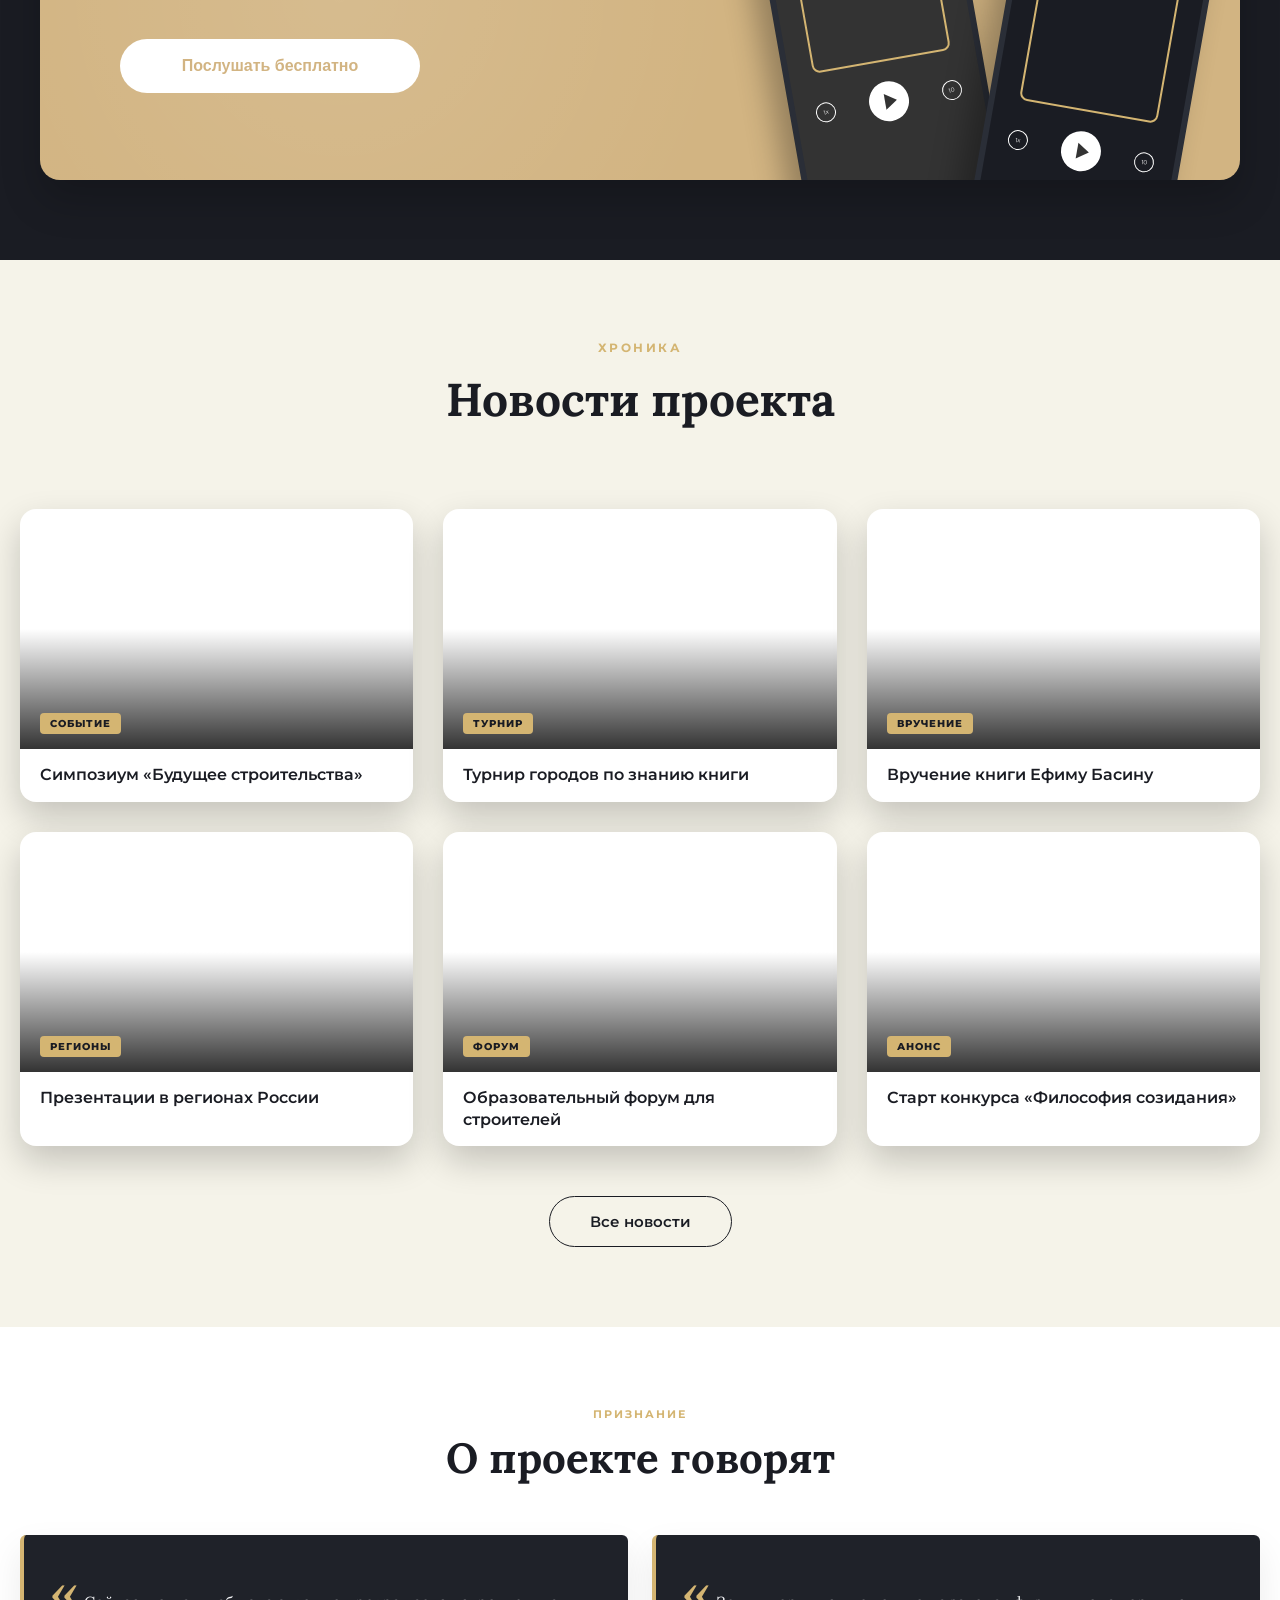
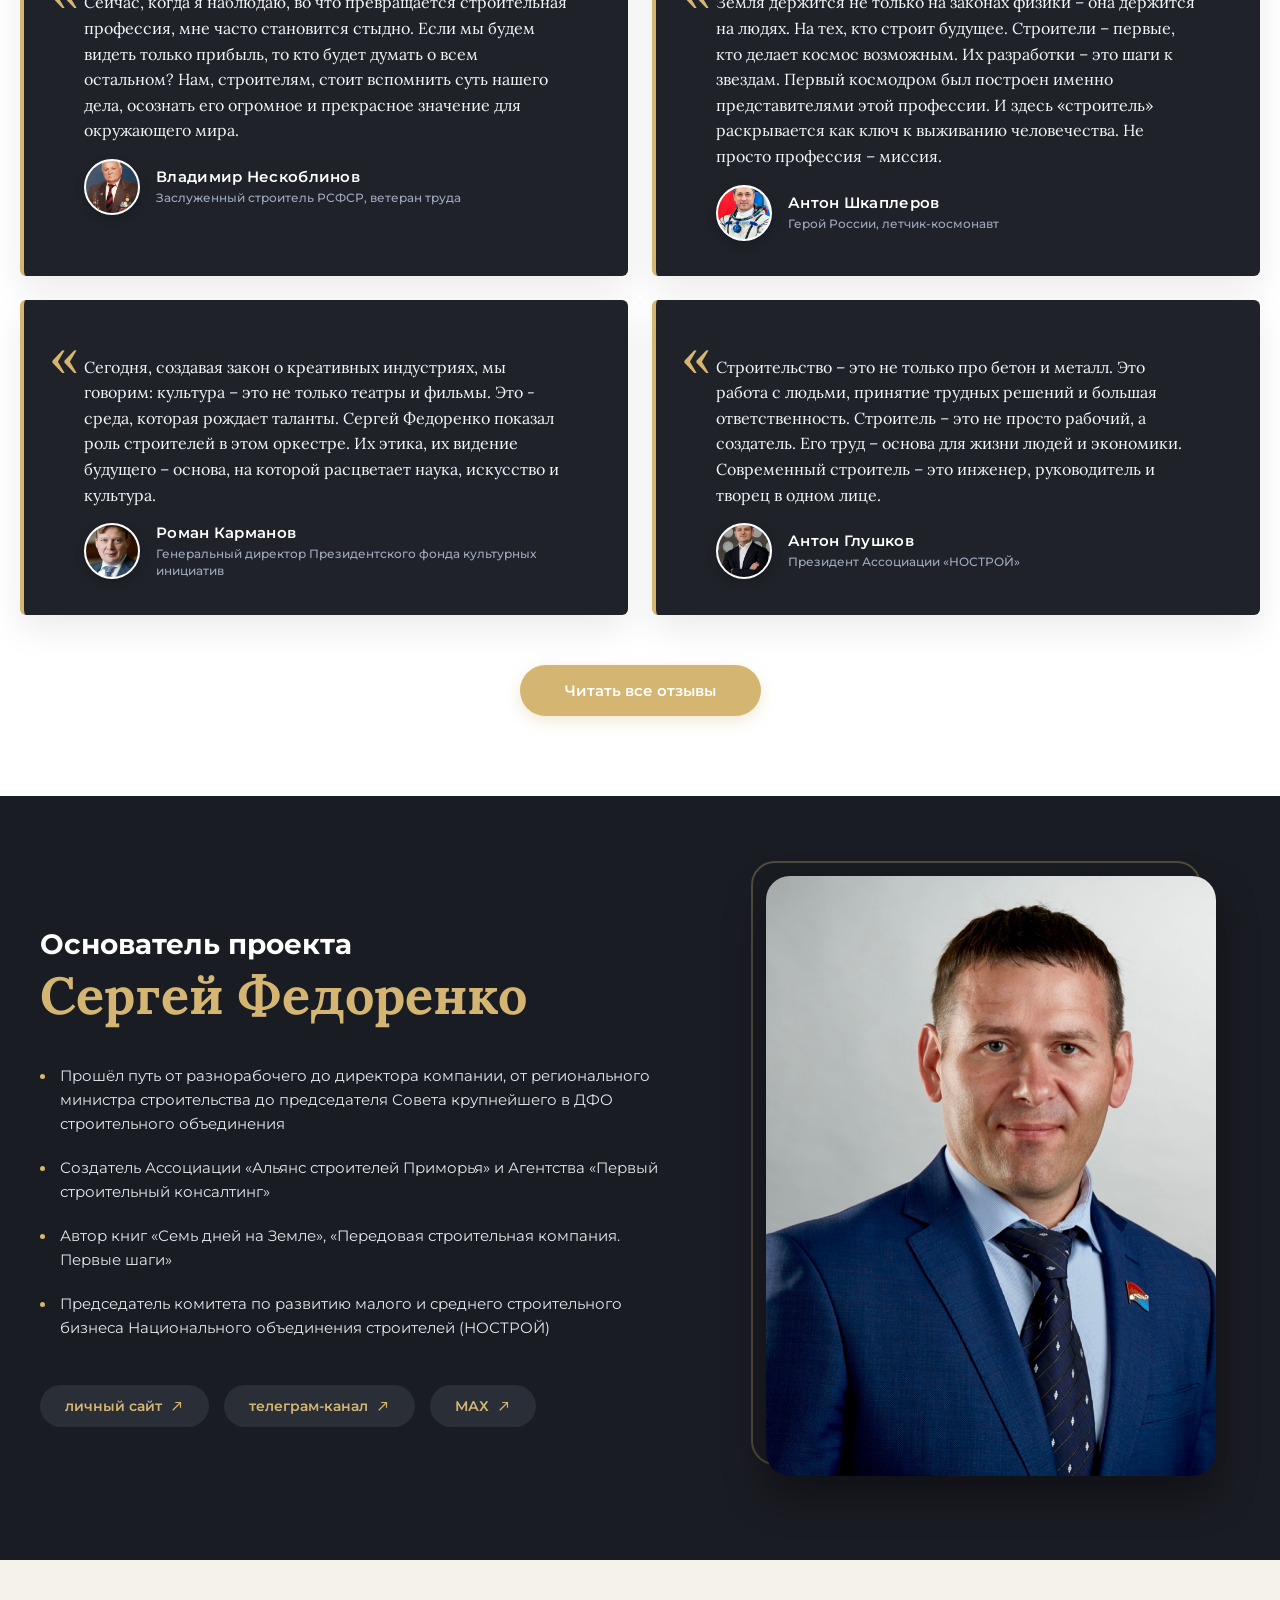
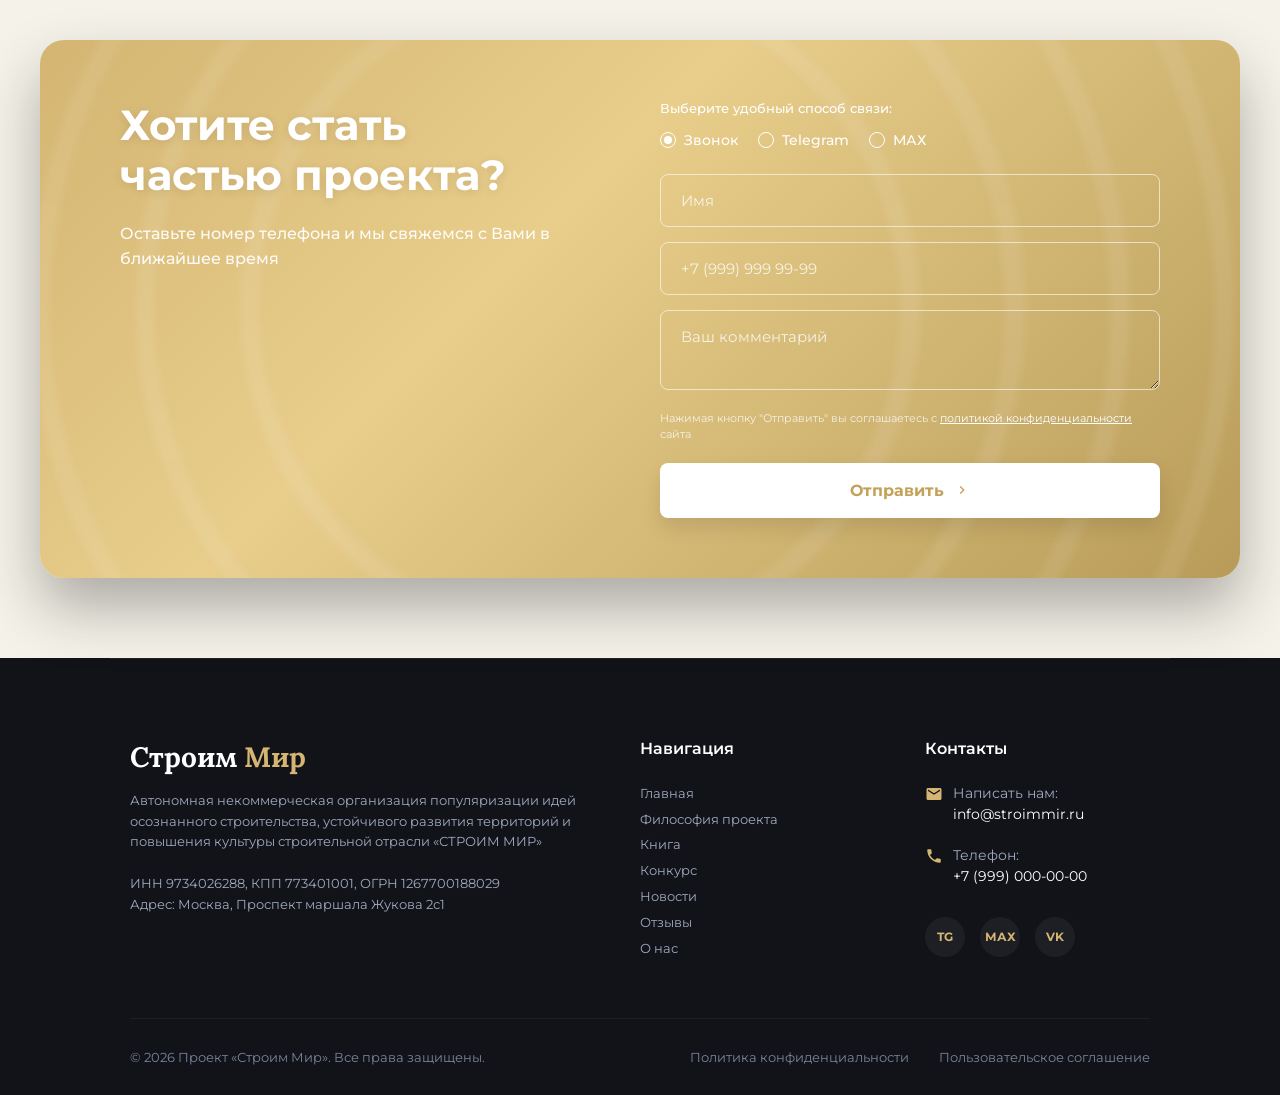
==== commit fe28cd41: "Фикс: фото основателя (founder.jpg) + секция «О проекте говорят» на белом фоне - Добавлен реальный п" ====
--- a/index.html
+++ b/index.html
@@ -1364,10 +1364,10 @@
         @media (max-width: 1000px) { .reviews-grid { grid-template-columns: 1fr; } }
     
         </style>
-        <div class="shadow-body-wrapper" style="display: flex; flex-direction: column; align-items: center; width: 100%; min-height: 100%; background-color: #1A1C23; padding: 80px 20px;">
+        <div class="shadow-body-wrapper" style="display: flex; flex-direction: column; align-items: center; width: 100%; min-height: 100%; background-color: #FFFFFF; padding: 80px 20px;">
     <div class="section-header">
         <div class="pre-title">Признание</div>
-        <h2 class="section-title">О проекте говорят</h2>
+        <h2 class="section-title" style="color:#1A1C23;">О проекте говорят</h2>
     </div>
     <div class="reviews-grid">
         <div class="review-card">
@@ -2226,4 +2226,4 @@
     });
 </script>
 </body>
-</html>
+</html>
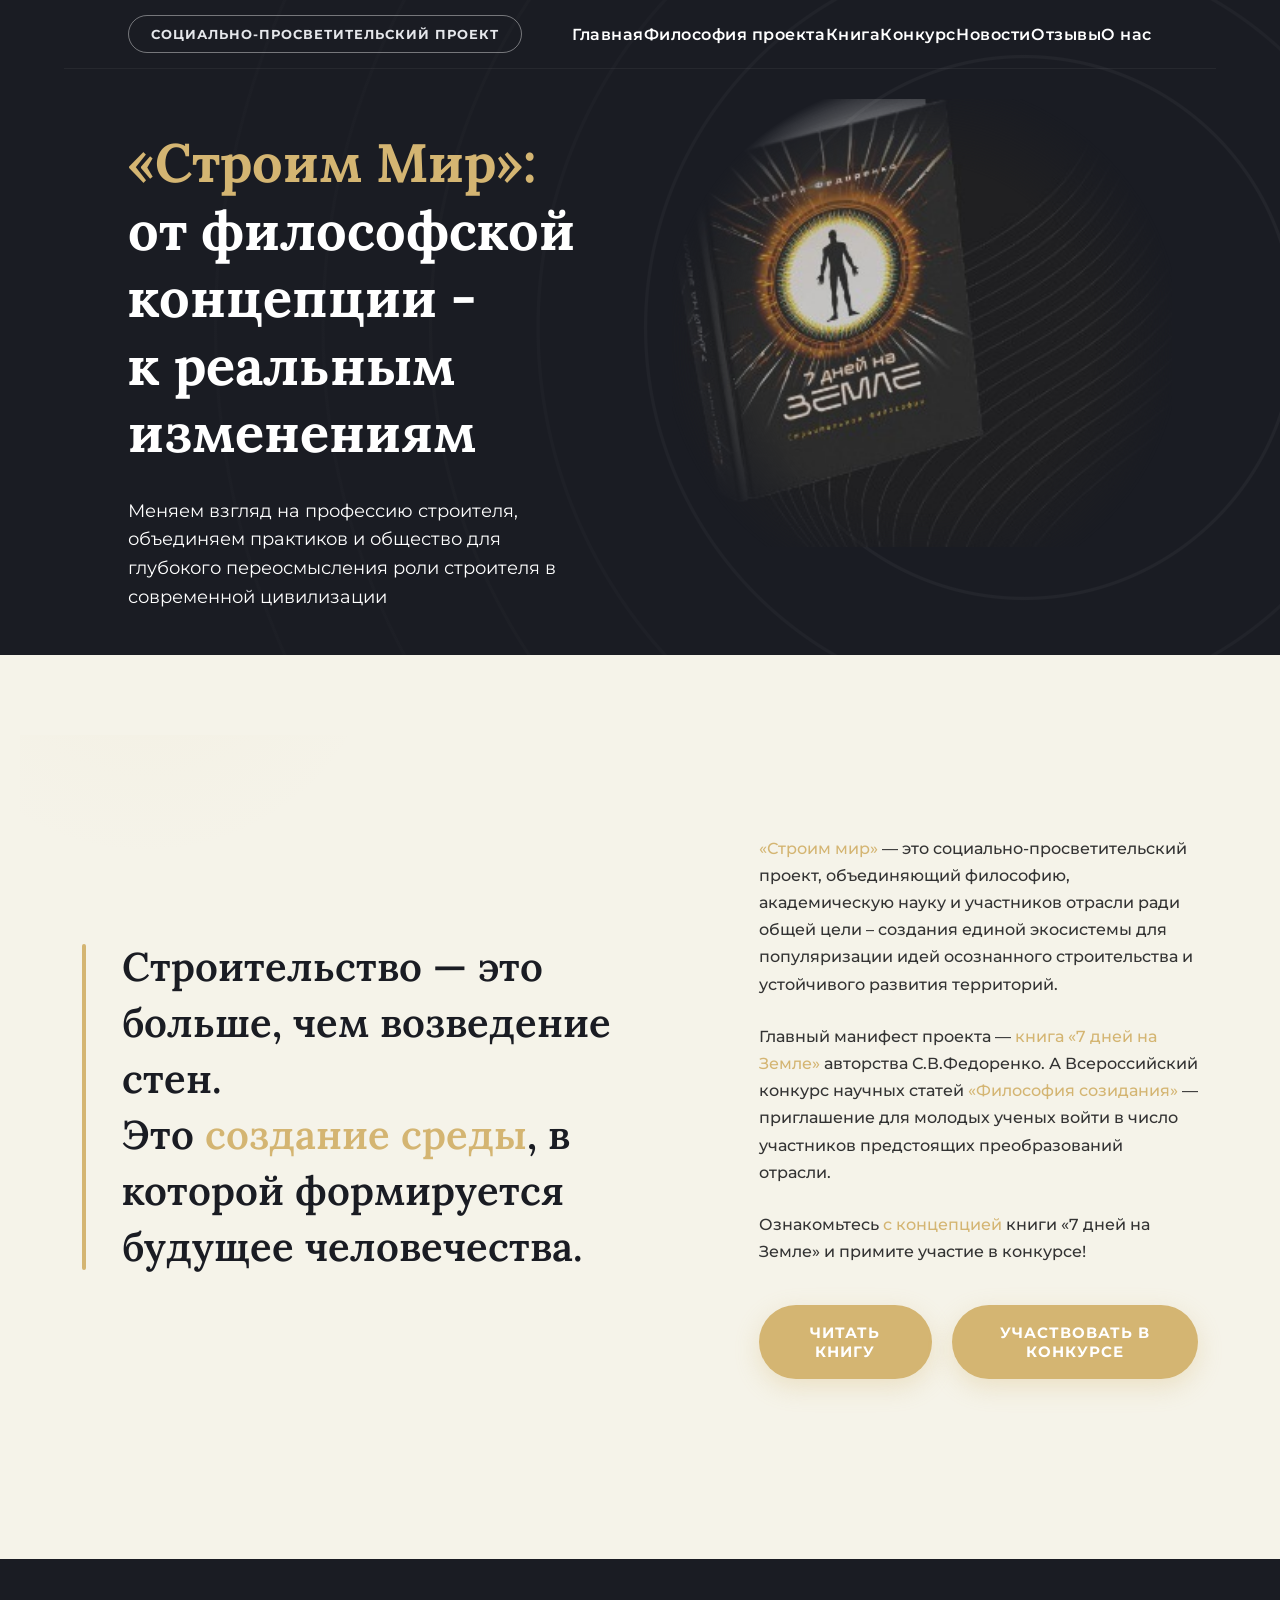
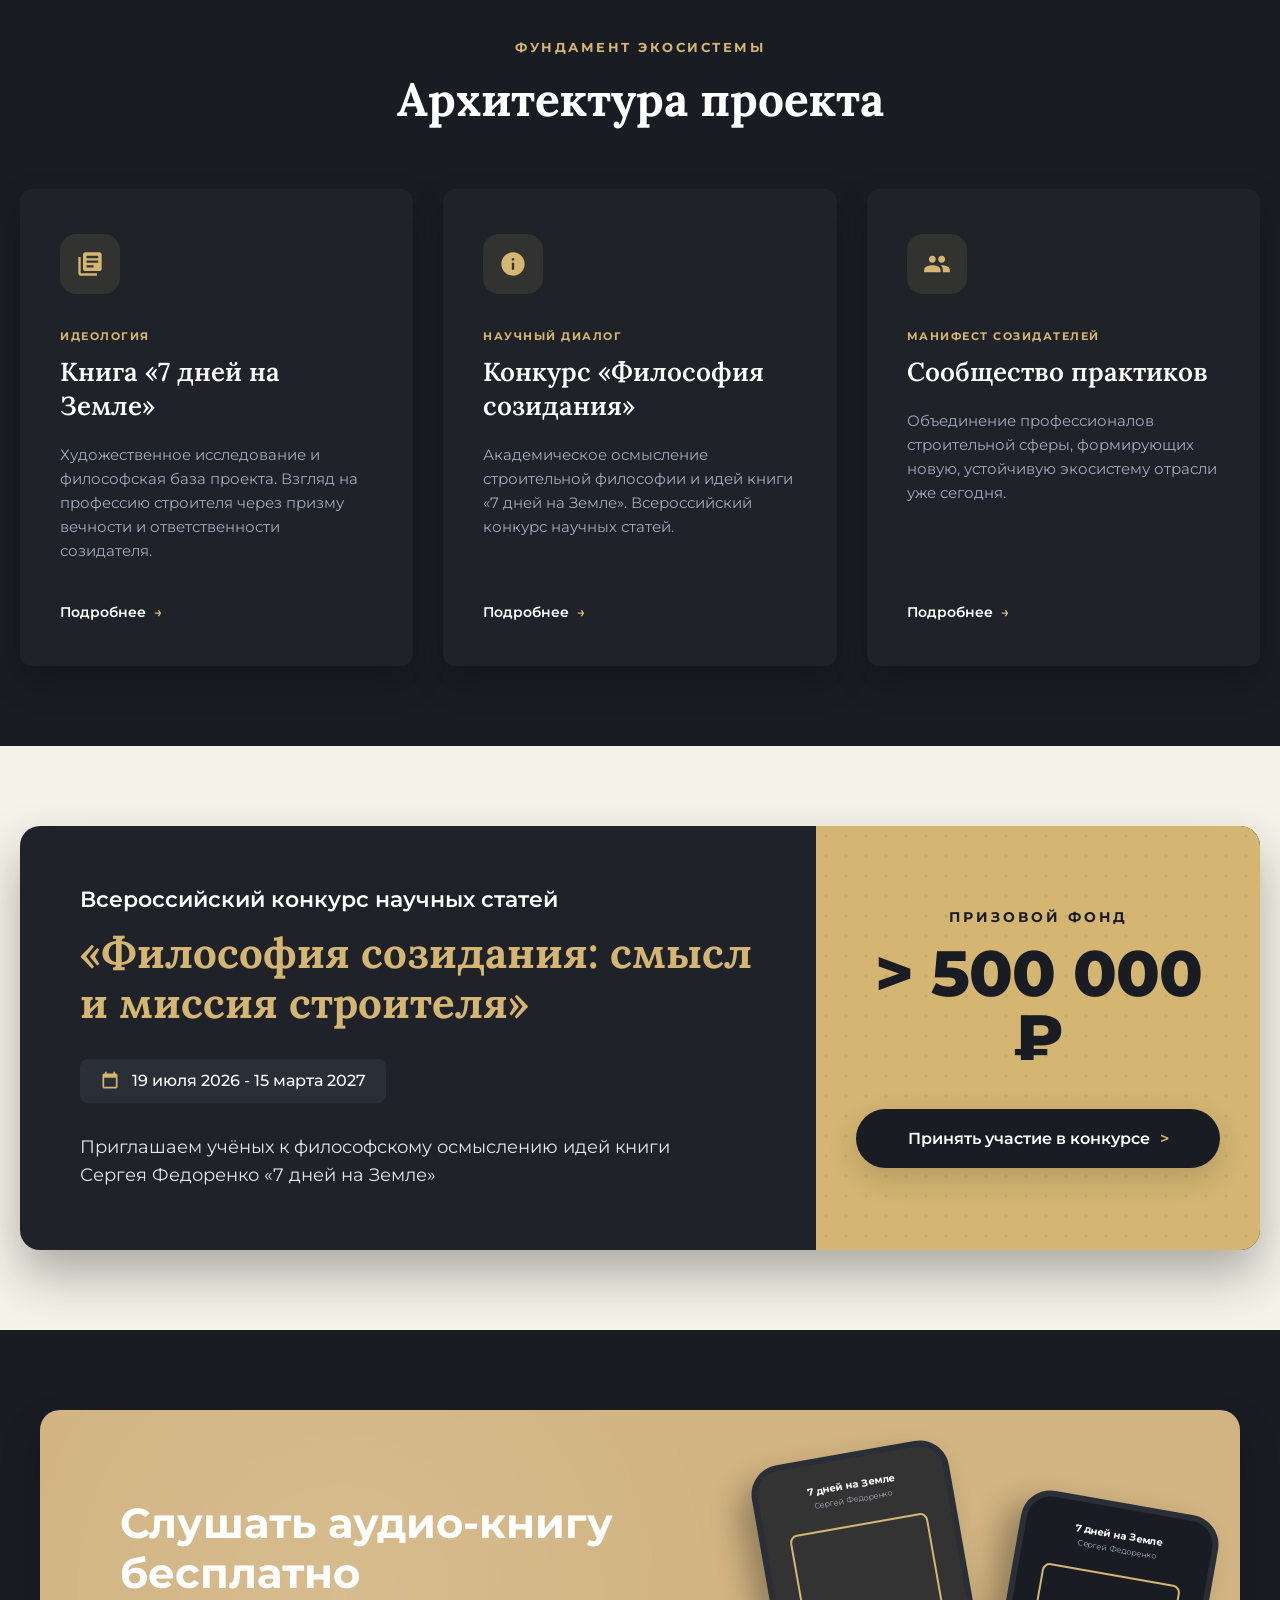
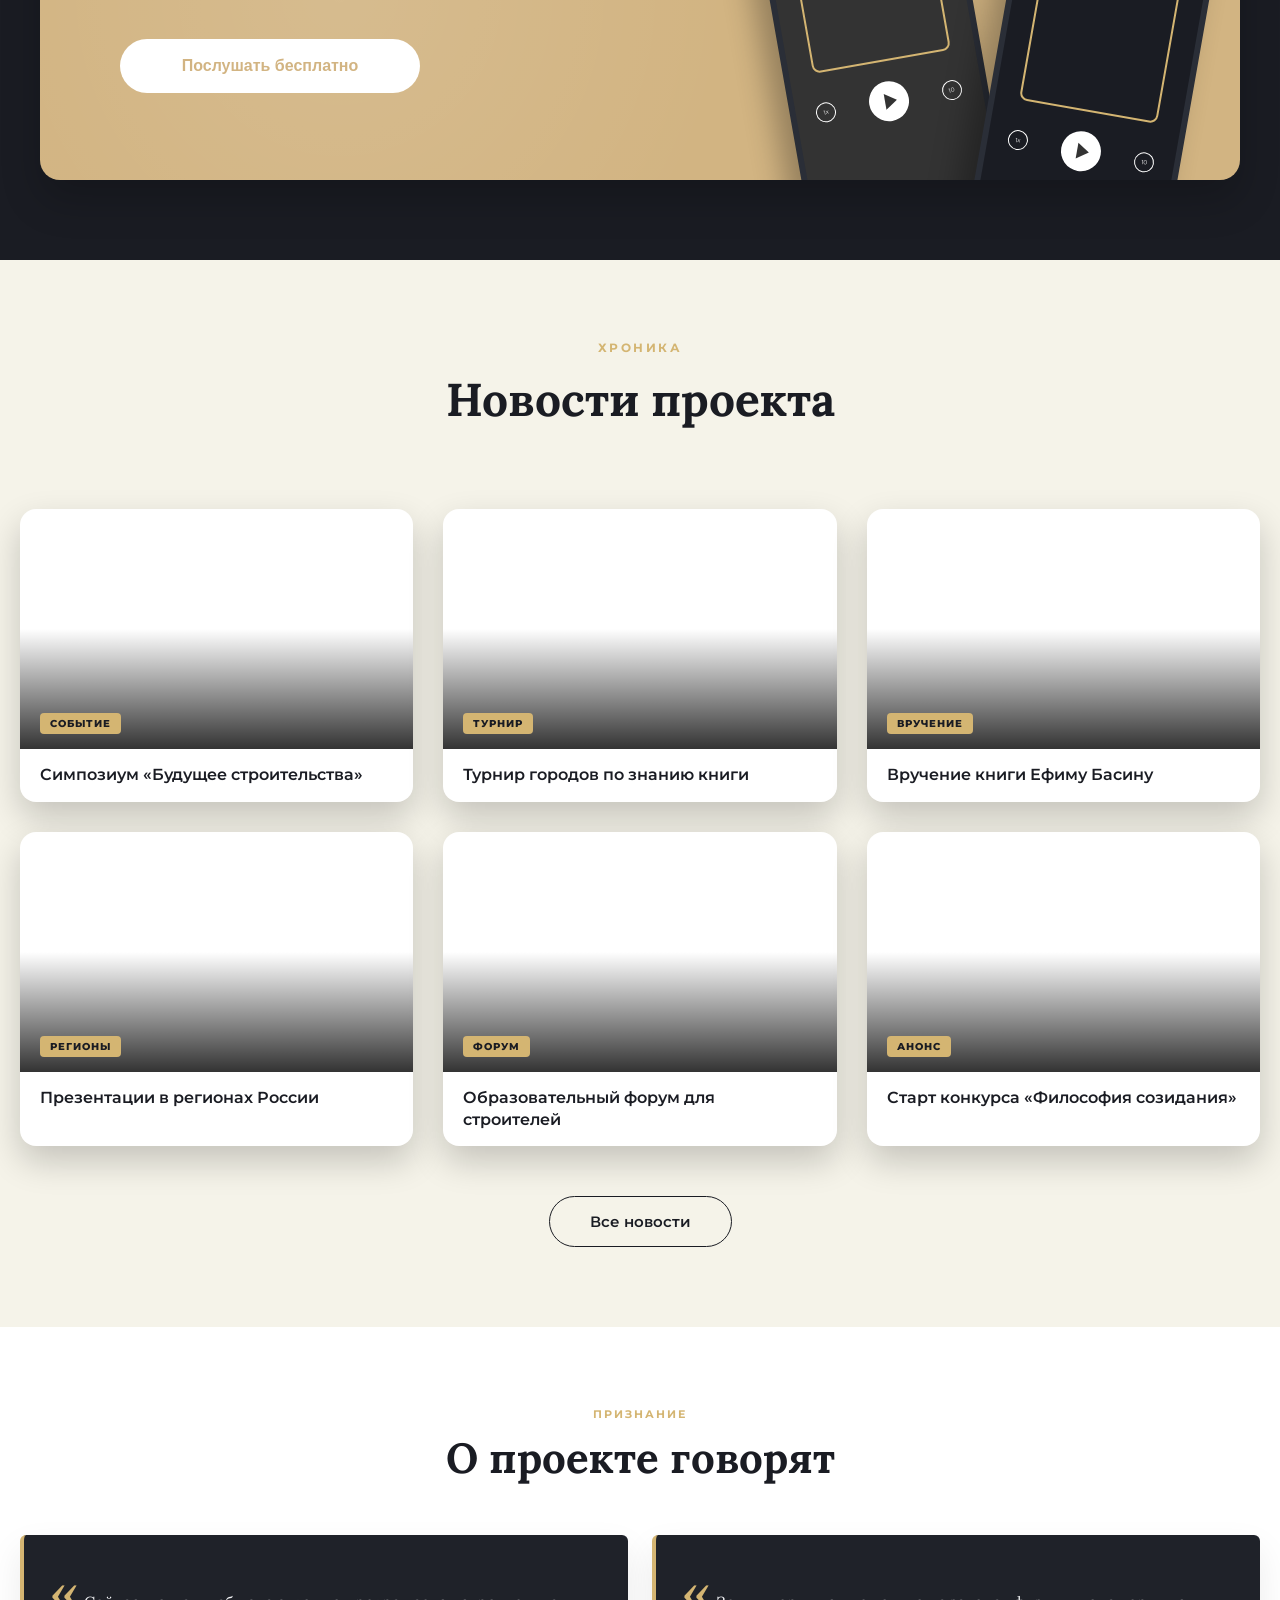
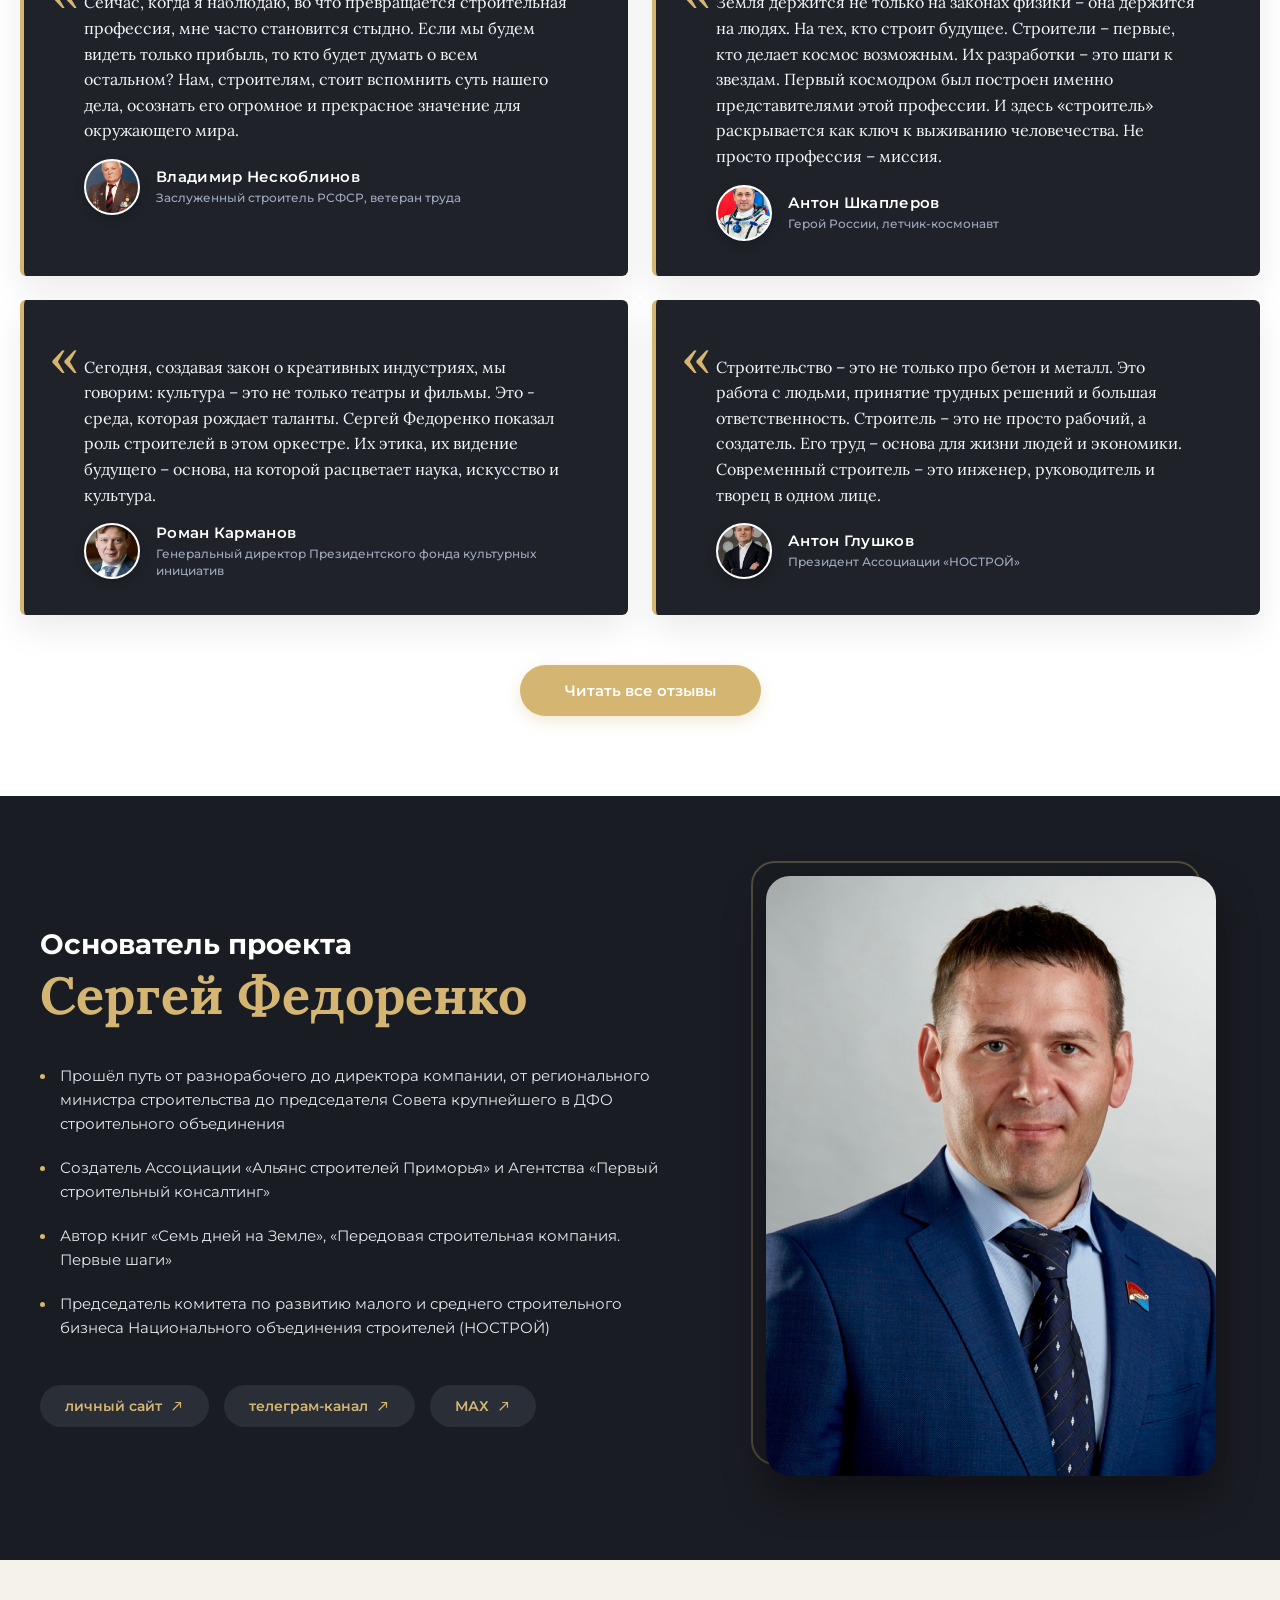
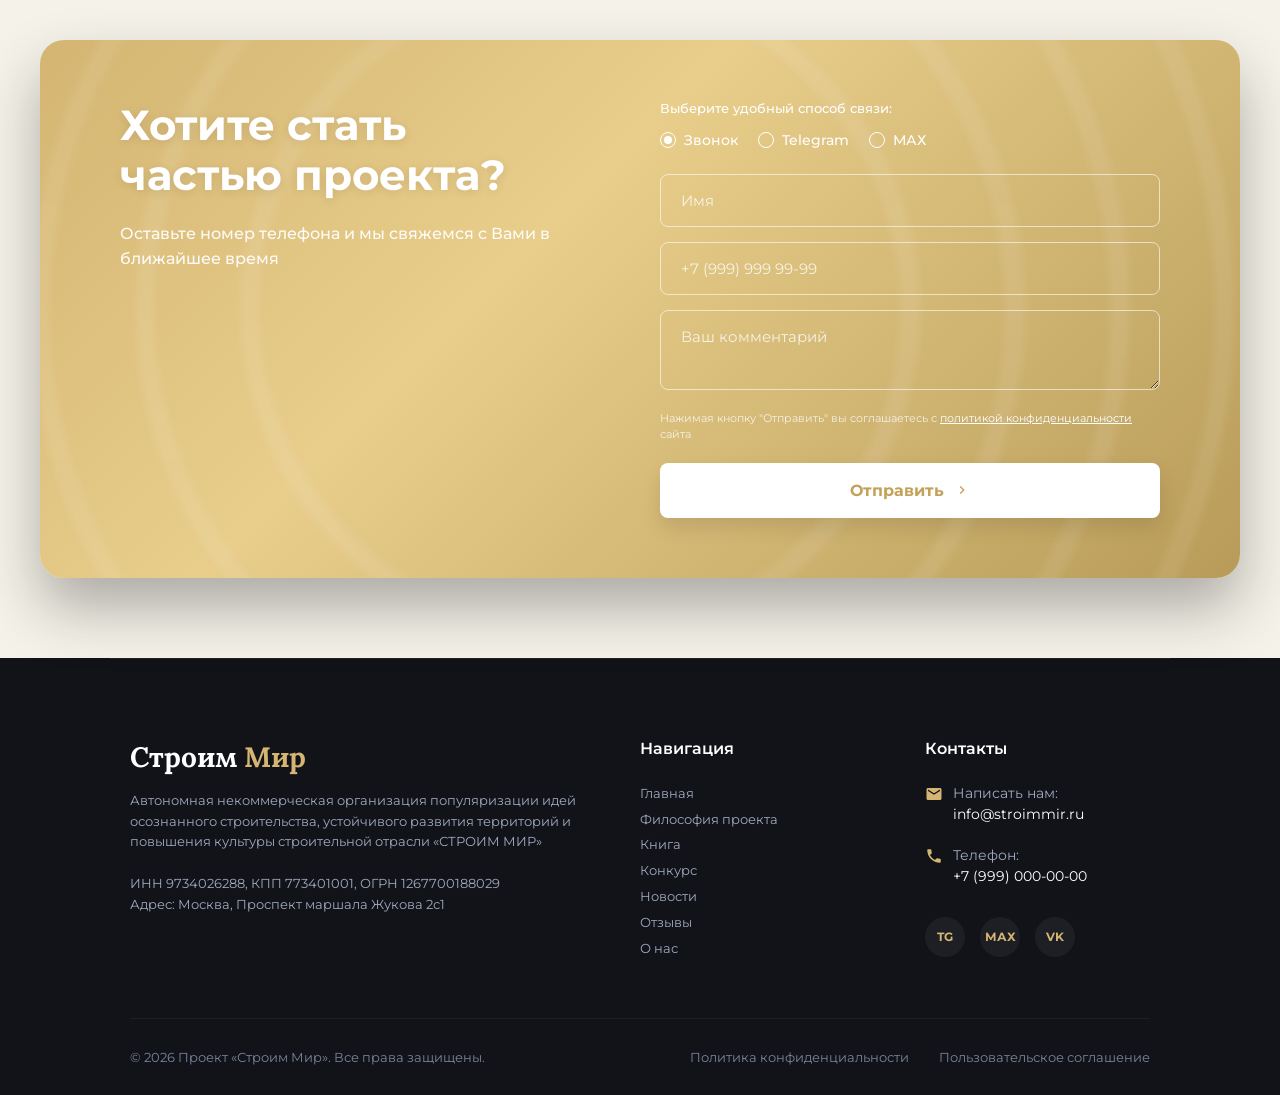
==== commit 6215a51d: "Hero без кнопок; meta/OG/favicon; реальные ссылки (сайт, телеграм, аудиокнига) - Убраны кнопки «Учас" ====
--- a/index.html
+++ b/index.html
@@ -4,6 +4,17 @@
     <meta charset="UTF-8">
     <meta name="viewport" content="width=device-width, initial-scale=1.0">
     <title>Строим Мир — Экосистема созидателей</title>
+    <meta name="description" content="«Строим Мир» — социально-просветительский проект: философия и строительство, книга «7 дней на Земле» и Всероссийский конкурс научных статей «Философия созидания».">
+    <link rel="canonical" href="https://строим-мир.рф/">
+    <meta property="og:type" content="website">
+    <meta property="og:locale" content="ru_RU">
+    <meta property="og:site_name" content="Строим Мир">
+    <meta property="og:title" content="«Строим Мир» — экосистема созидателей">
+    <meta property="og:description" content="Философия и строительство, книга «7 дней на Земле» и конкурс «Философия созидания».">
+    <meta property="og:url" content="https://строим-мир.рф/">
+    <meta property="og:image" content="https://xn----otbbobingbk.xn--p1ai/wp-content/uploads/2026/06/main-image.png">
+    <meta name="twitter:card" content="summary_large_image">
+    <link rel="icon" href="data:image/svg+xml,%3Csvg xmlns='http://www.w3.org/2000/svg' viewBox='0 0 32 32'%3E%3Crect width='32' height='32' rx='7' fill='%231A1C23'/%3E%3Ccircle cx='16' cy='16' r='7' fill='none' stroke='%23D4B572' stroke-width='2'/%3E%3Ccircle cx='16' cy='16' r='2.5' fill='%23D4B572'/%3E%3C/svg%3E">
     <style>
         @import url('https://fonts.googleapis.com/css2?family=Lora:ital,wght@0,400;0,600;0,700;1,400&family=Montserrat:wght@400;500;600;700;800&display=swap');
         html { scroll-behavior: smooth; }
@@ -226,10 +237,7 @@
                 <div class="book-crop-area">
                     <img src="[data-uri]" class="book-image-raw" alt="Книга">
                 </div>
-                <div class="action-buttons">
-                    <button class="btn">Участвовать в конкурсе</button>
-                    <button class="btn">Слушать книгу</button>
-                </div>
+                <!-- кнопки убраны по правке: в первом блоке без CTA -->
             </div>
         </div>
     </div>
@@ -1023,7 +1031,7 @@
         <div class="audio-banner">
             <div class="audio-content">
                 <h2 class="audio-title">Слушать аудио-книгу<br>бесплатно</h2>
-                <button class="btn-white">Послушать бесплатно</button>
+                <button class="btn-white" onclick="window.open('https://1fs.mave.digital/','_blank','noopener')">Послушать бесплатно</button>
             </div>
 
             <div class="audio-mockups">
@@ -1607,11 +1615,11 @@
             </ul>
 
             <div class="founder-links">
-                <a href="#" class="link-btn">
+                <a href="https://fedorenko.ru/" target="_blank" rel="noopener" class="link-btn">
                     личный сайт 
                     <svg viewBox="0 0 24 24"><path d="M9 5v2h6.59L4 18.59 5.41 20 17 8.41V15h2V5H9z"/></svg>
                 </a>
-                <a href="#" class="link-btn">
+                <a href="https://t.me/fedorenko_sergey" target="_blank" rel="noopener" class="link-btn">
                     телеграм-канал 
                     <svg viewBox="0 0 24 24"><path d="M9 5v2h6.59L4 18.59 5.41 20 17 8.41V15h2V5H9z"/></svg>
                 </a>
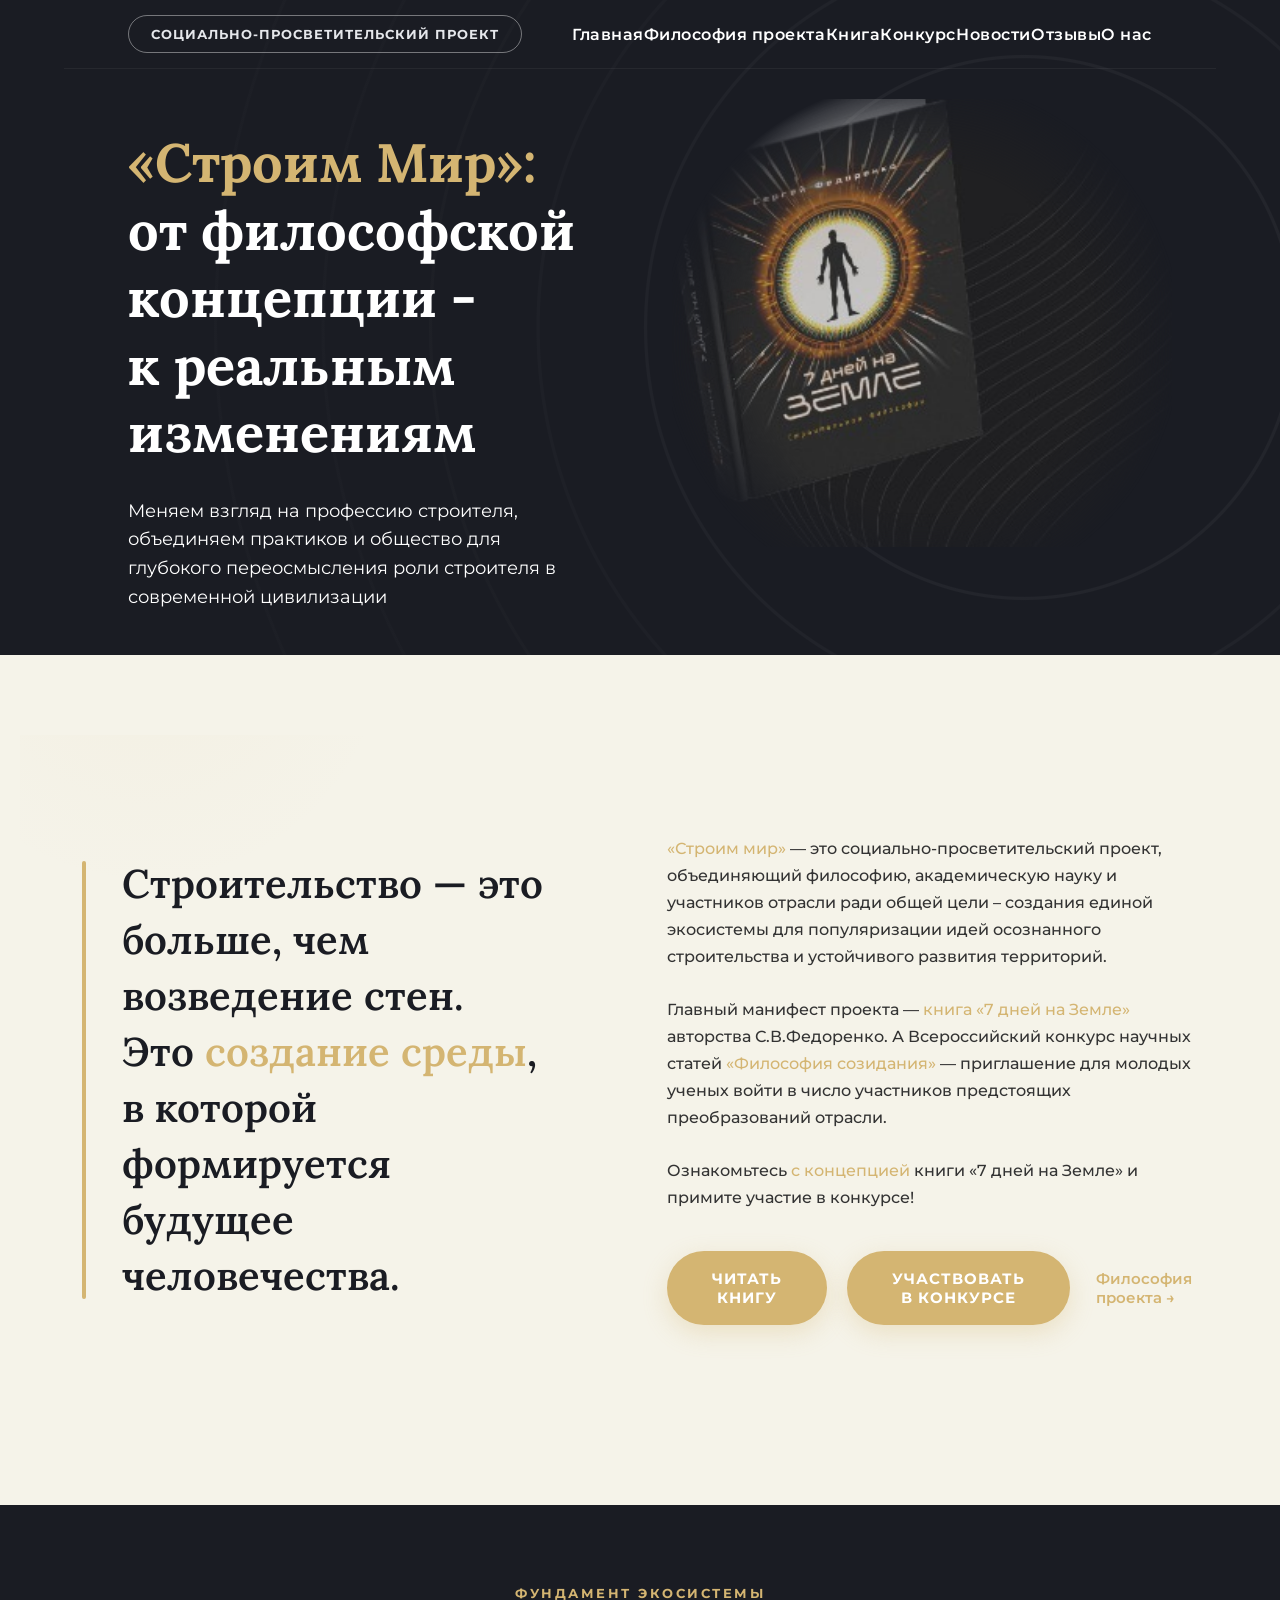
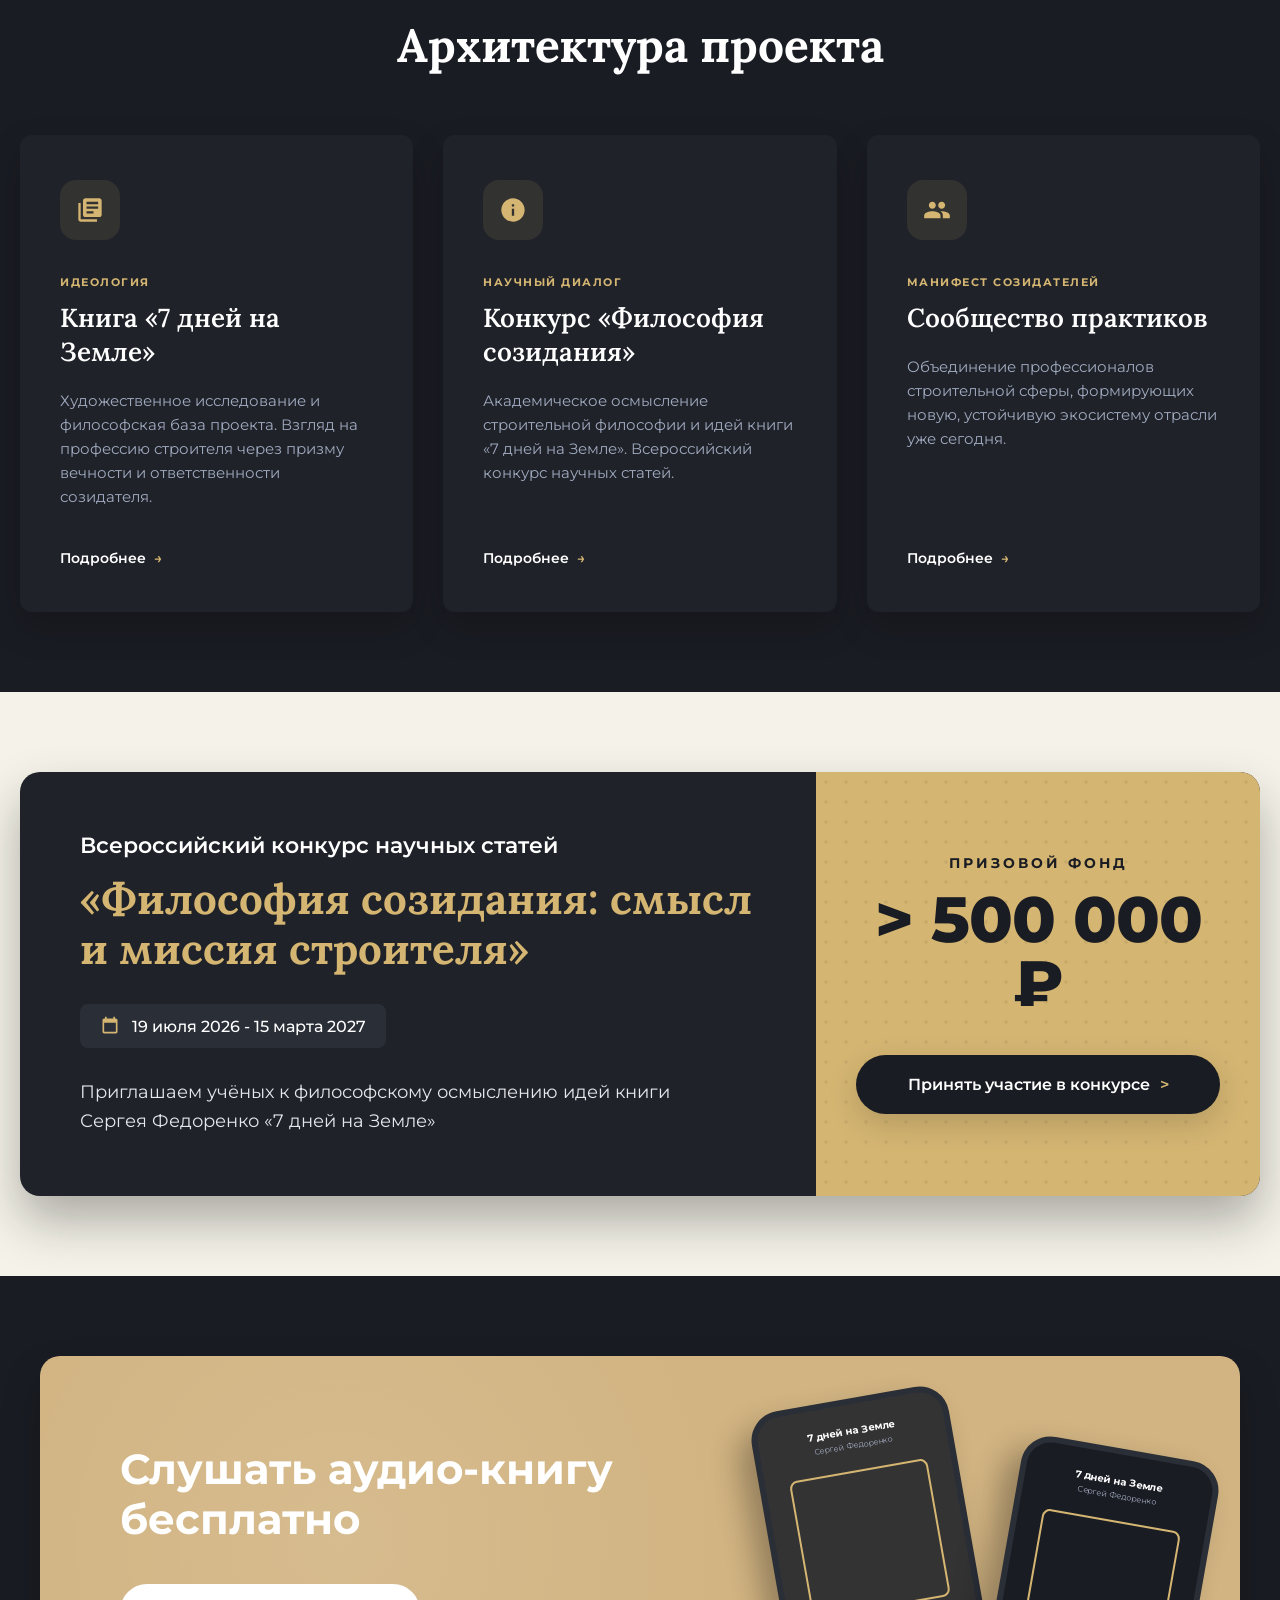
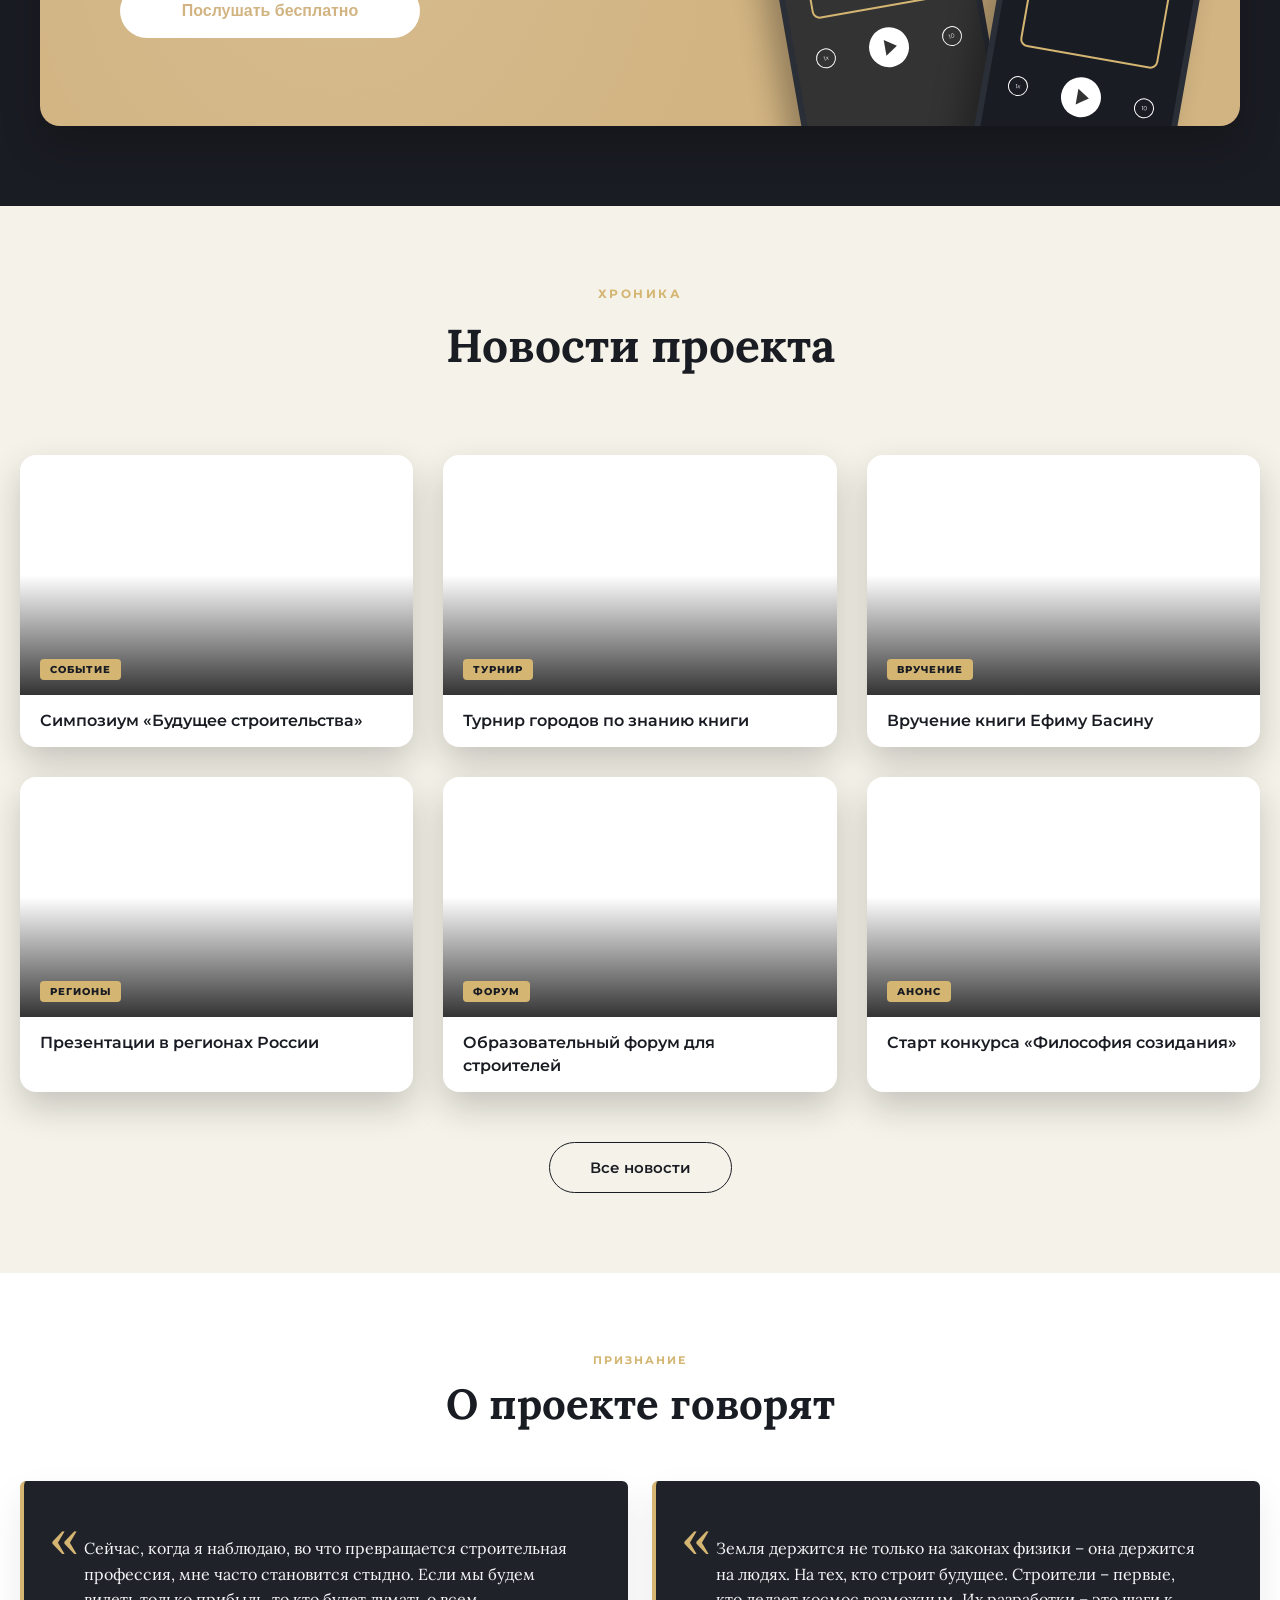
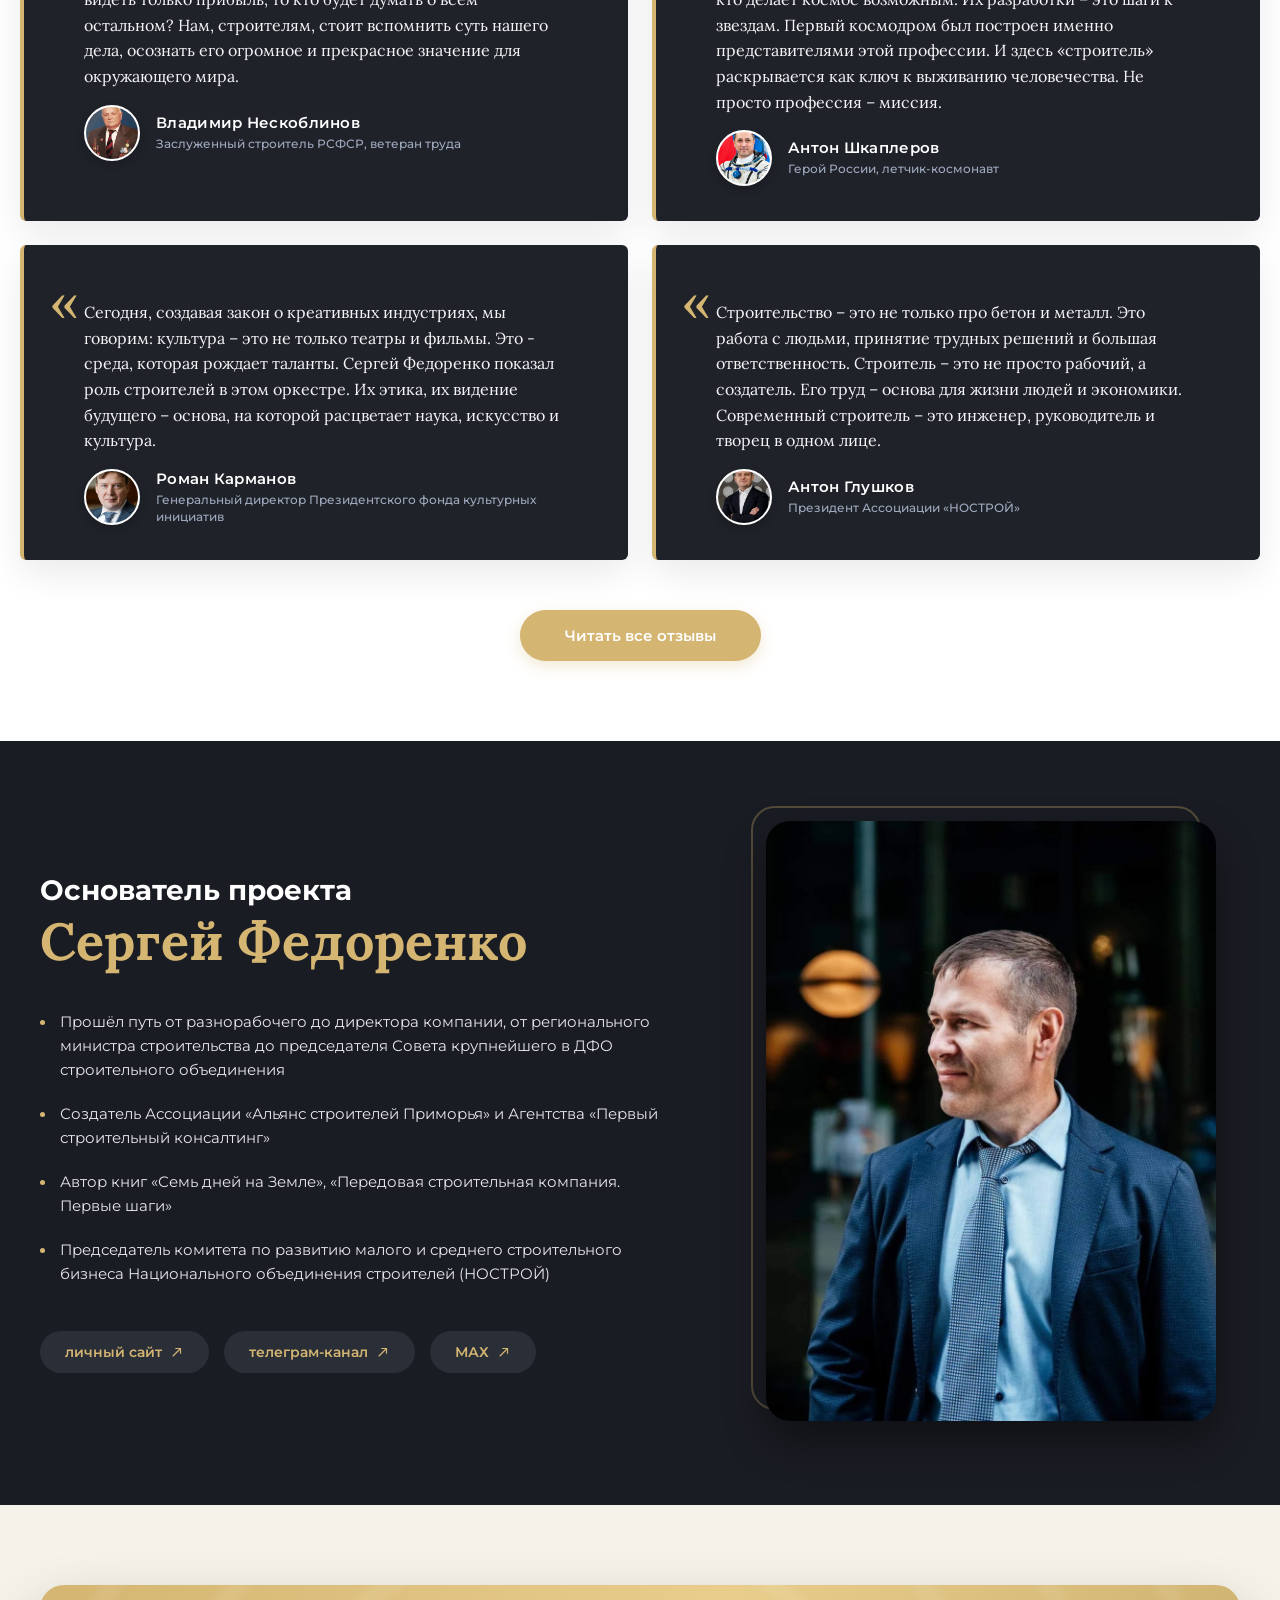
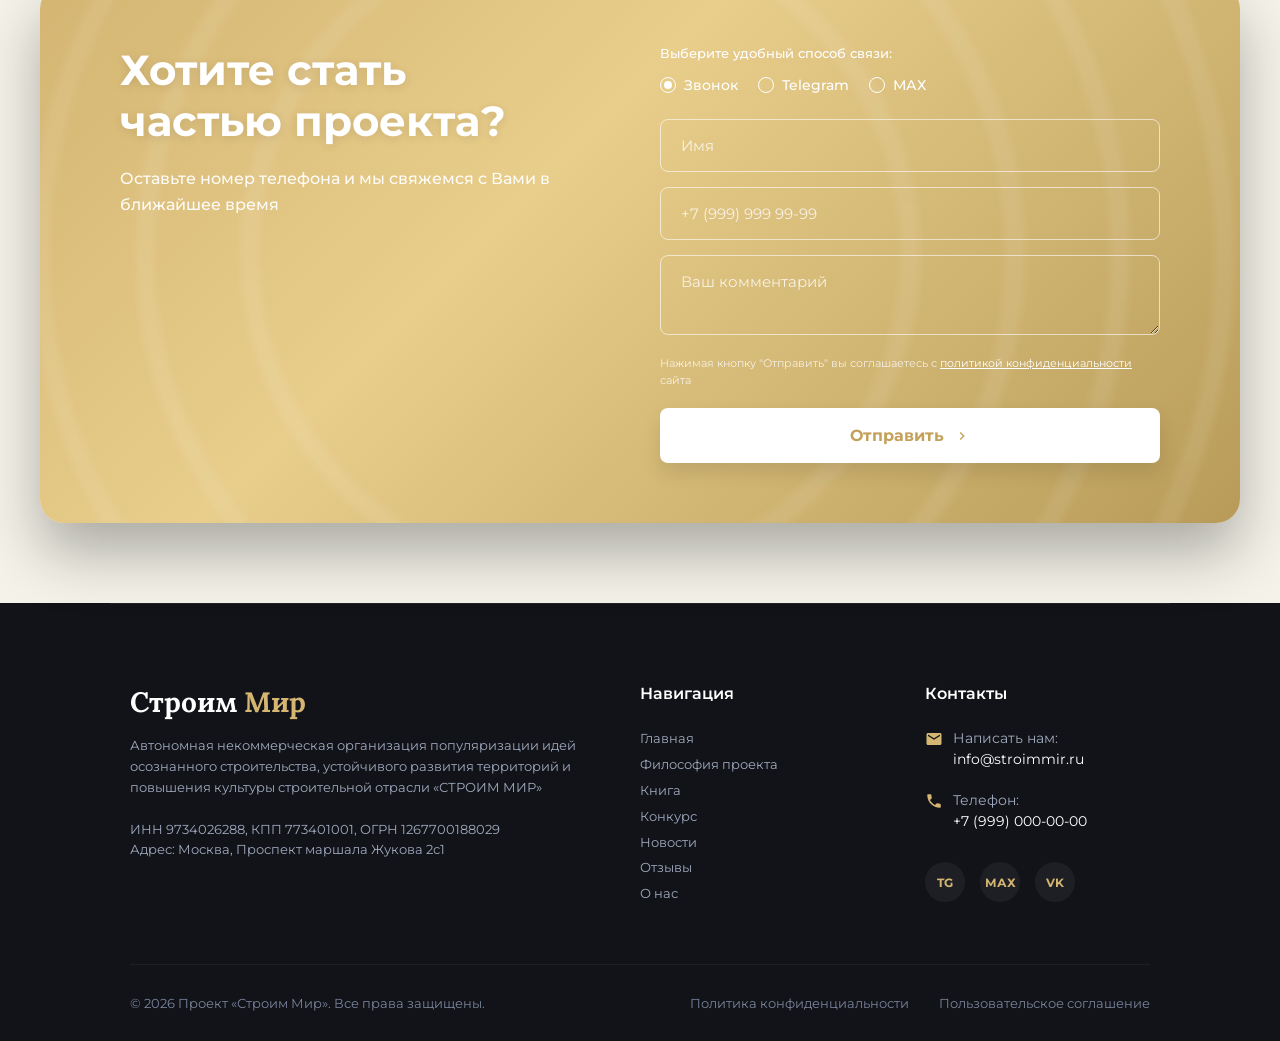
==== commit d81f95bd: "Отдельные страницы разделов (Философия/Книга/Конкурс/Новости/Отзывы/О нас) + связка с лендингом - pa" ====
--- a/index.html
+++ b/index.html
@@ -397,8 +397,9 @@
                 </p>
                 
                 <div class="button-group">
-                    <button class="btn">Читать книгу</button>
-                    <button class="btn">Участвовать в конкурсе</button>
+                    <button class="btn" onclick="location.href='kniga.html'">Читать книгу</button>
+                    <button class="btn" onclick="location.href='konkurs.html'">Участвовать в конкурсе</button>
+                    <a href="filosofiya.html" style="display:inline-flex;align-items:center;color:#D4B572;font-weight:600;text-decoration:none;font-size:15px;padding:0 6px">Философия проекта →</a>
                 </div>
             </div>
 
@@ -577,7 +578,7 @@
             <div class="card-pre-title">Идеология</div>
             <h3 class="card-title">Книга «7 дней на Земле»</h3>
             <p class="card-text">Художественное исследование и философская база проекта. Взгляд на профессию строителя через призму вечности и ответственности созидателя.</p>
-            <a href="#" class="card-link">Подробнее <span>→</span></a>
+            <a href="kniga.html" class="card-link">Подробнее <span>→</span></a>
         </div>
 
         <div class="card">
@@ -587,7 +588,7 @@
             <div class="card-pre-title">Научный диалог</div>
             <h3 class="card-title">Конкурс «Философия созидания»</h3>
             <p class="card-text">Академическое осмысление строительной философии и идей книги «7 дней на Земле». Всероссийский конкурс научных статей.</p>
-            <a href="#" class="card-link">Подробнее <span>→</span></a>
+            <a href="konkurs.html" class="card-link">Подробнее <span>→</span></a>
         </div>
 
         <div class="card">
@@ -597,7 +598,7 @@
             <div class="card-pre-title">Манифест созидателей</div>
             <h3 class="card-title">Сообщество практиков</h3>
             <p class="card-text">Объединение профессионалов строительной сферы, формирующих новую, устойчивую экосистему отрасли уже сегодня.</p>
-            <a href="#" class="card-link">Подробнее <span>→</span></a>
+            <a href="otzyvy.html" class="card-link">Подробнее <span>→</span></a>
         </div>
 
     </div>
@@ -809,7 +810,7 @@
             <div class="banner-right">
                 <div class="prize-label">Призовой фонд</div>
                 <div class="prize-amount">&gt; 500 000 ₽</div>
-                <button class="btn-participate">
+                <button class="btn-participate" onclick="location.href='konkurs.html'">
                     Принять участие в конкурсе <span>&gt;</span>
                 </button>
             </div>
@@ -1281,7 +1282,7 @@
 
     </div>
 
-    <a href="#" class="btn-all-news">Все новости</a>
+    <a href="novosti.html" class="btn-all-news">Все новости</a>
 
 </div></template>
 <template id="tmpl-reviews"><style>
@@ -1419,7 +1420,7 @@
             </div>
         </div>
     </div>
-    <button class="all-reviews-btn">Читать все отзывы</button>
+    <button class="all-reviews-btn" onclick="location.href='otzyvy.html'">Читать все отзывы</button>
 </div></template>
 <template id="tmpl-about-us"><style>
         * { box-sizing: border-box; }
@@ -2157,13 +2158,13 @@
                 <div class="footer-column">
                     <h4 class="footer-column-title">Навигация</h4>
                     <ul class="footer-menu">
-            <li><a href="#home">Главная</a></li>
-            <li><a href="#philosophy">Философия проекта</a></li>
-            <li><a href="#book">Книга</a></li>
-            <li><a href="#contest">Конкурс</a></li>
-            <li><a href="#news">Новости</a></li>
-            <li><a href="#reviews">Отзывы</a></li>
-            <li><a href="#about-us">О нас</a></li>
+            <li><a href="index.html">Главная</a></li>
+            <li><a href="filosofiya.html">Философия проекта</a></li>
+            <li><a href="kniga.html">Книга</a></li>
+            <li><a href="konkurs.html">Конкурс</a></li>
+            <li><a href="novosti.html">Новости</a></li>
+            <li><a href="otzyvy.html">Отзывы</a></li>
+            <li><a href="o-nas.html">О нас</a></li>
         </ul>
                 </div>
 
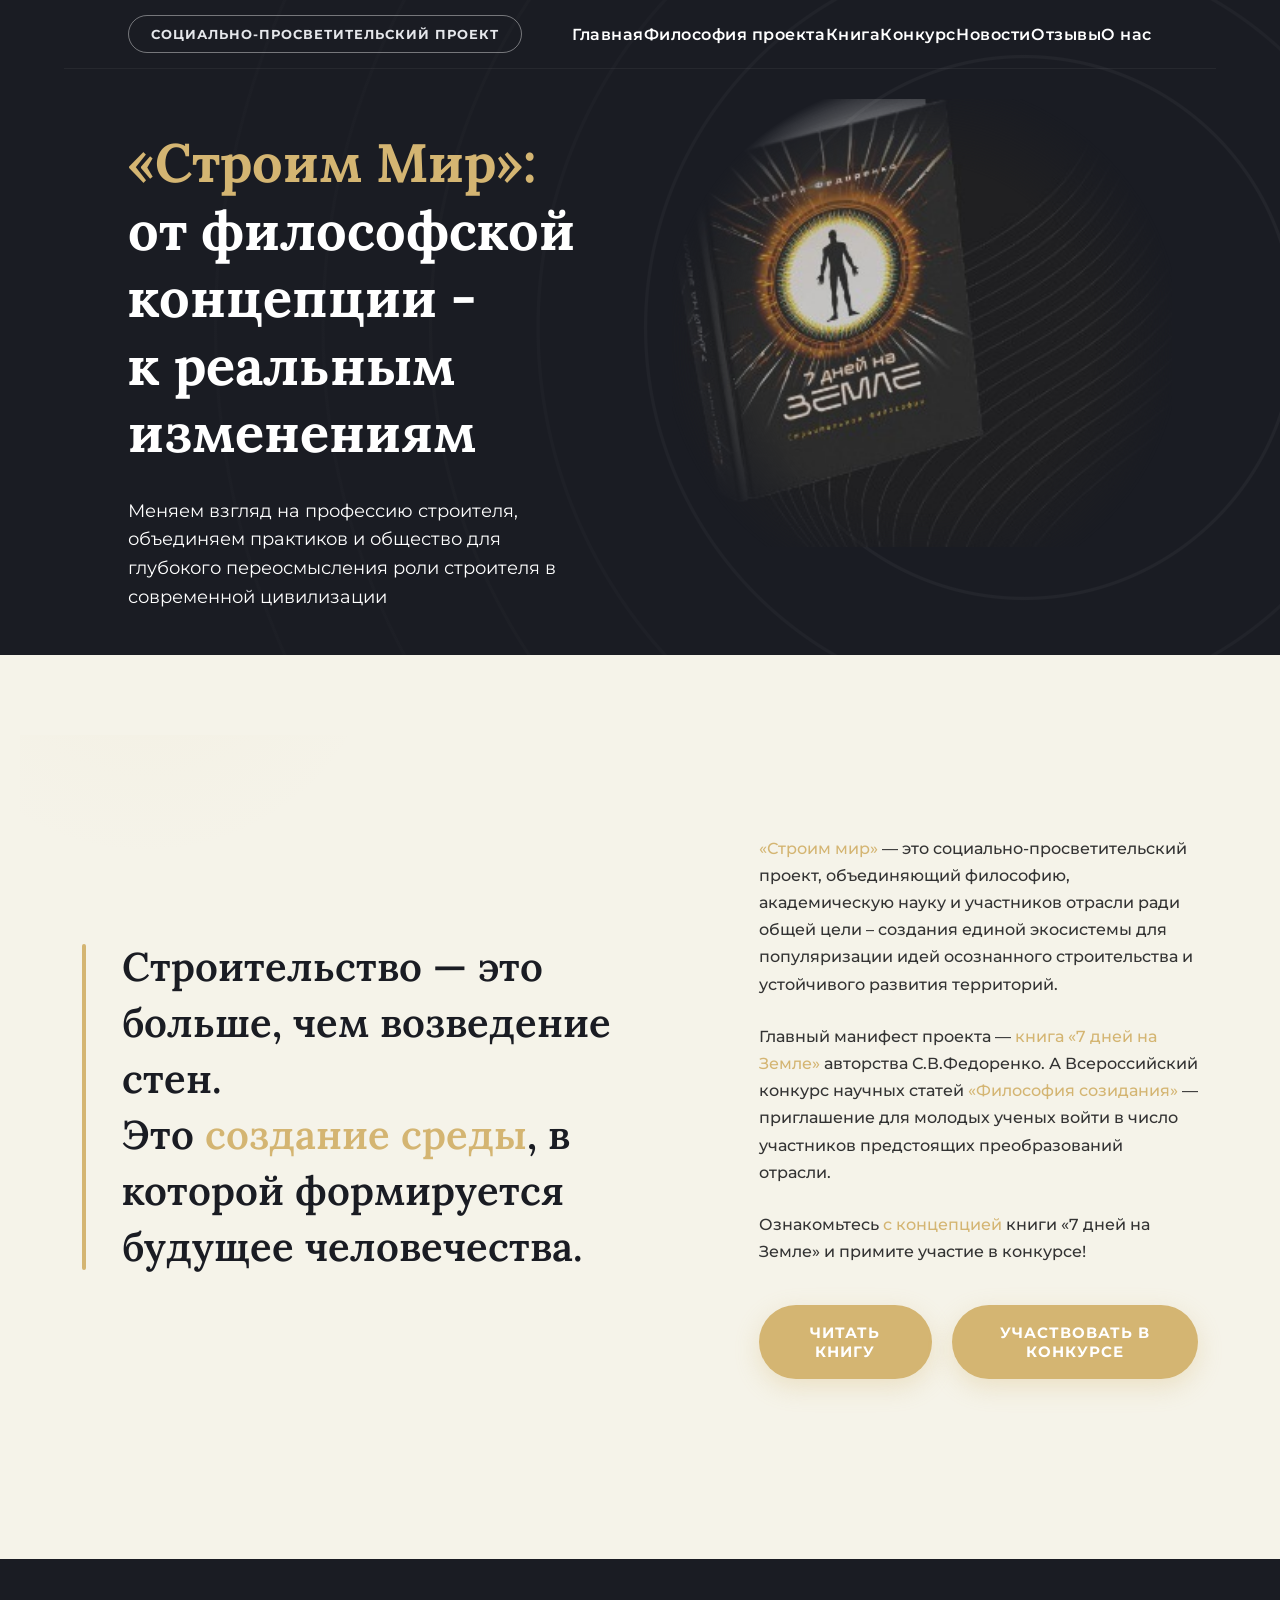
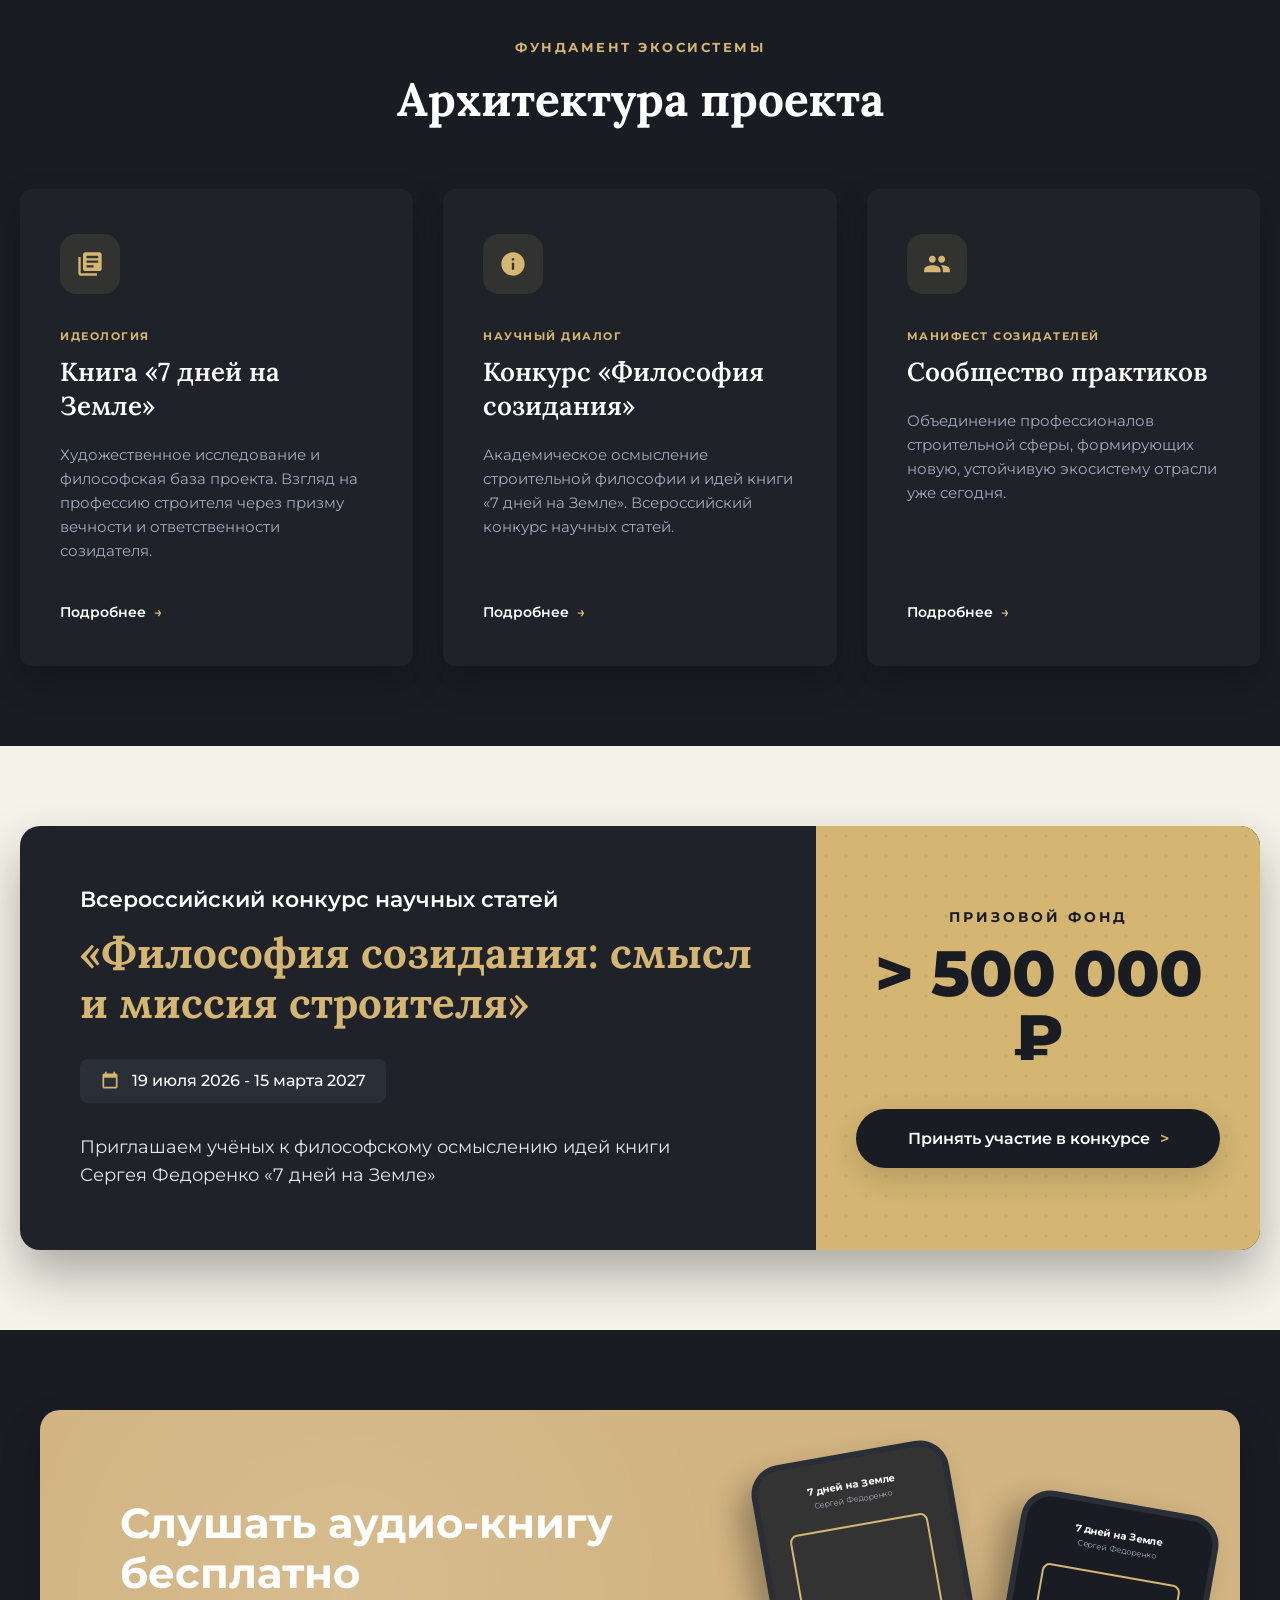
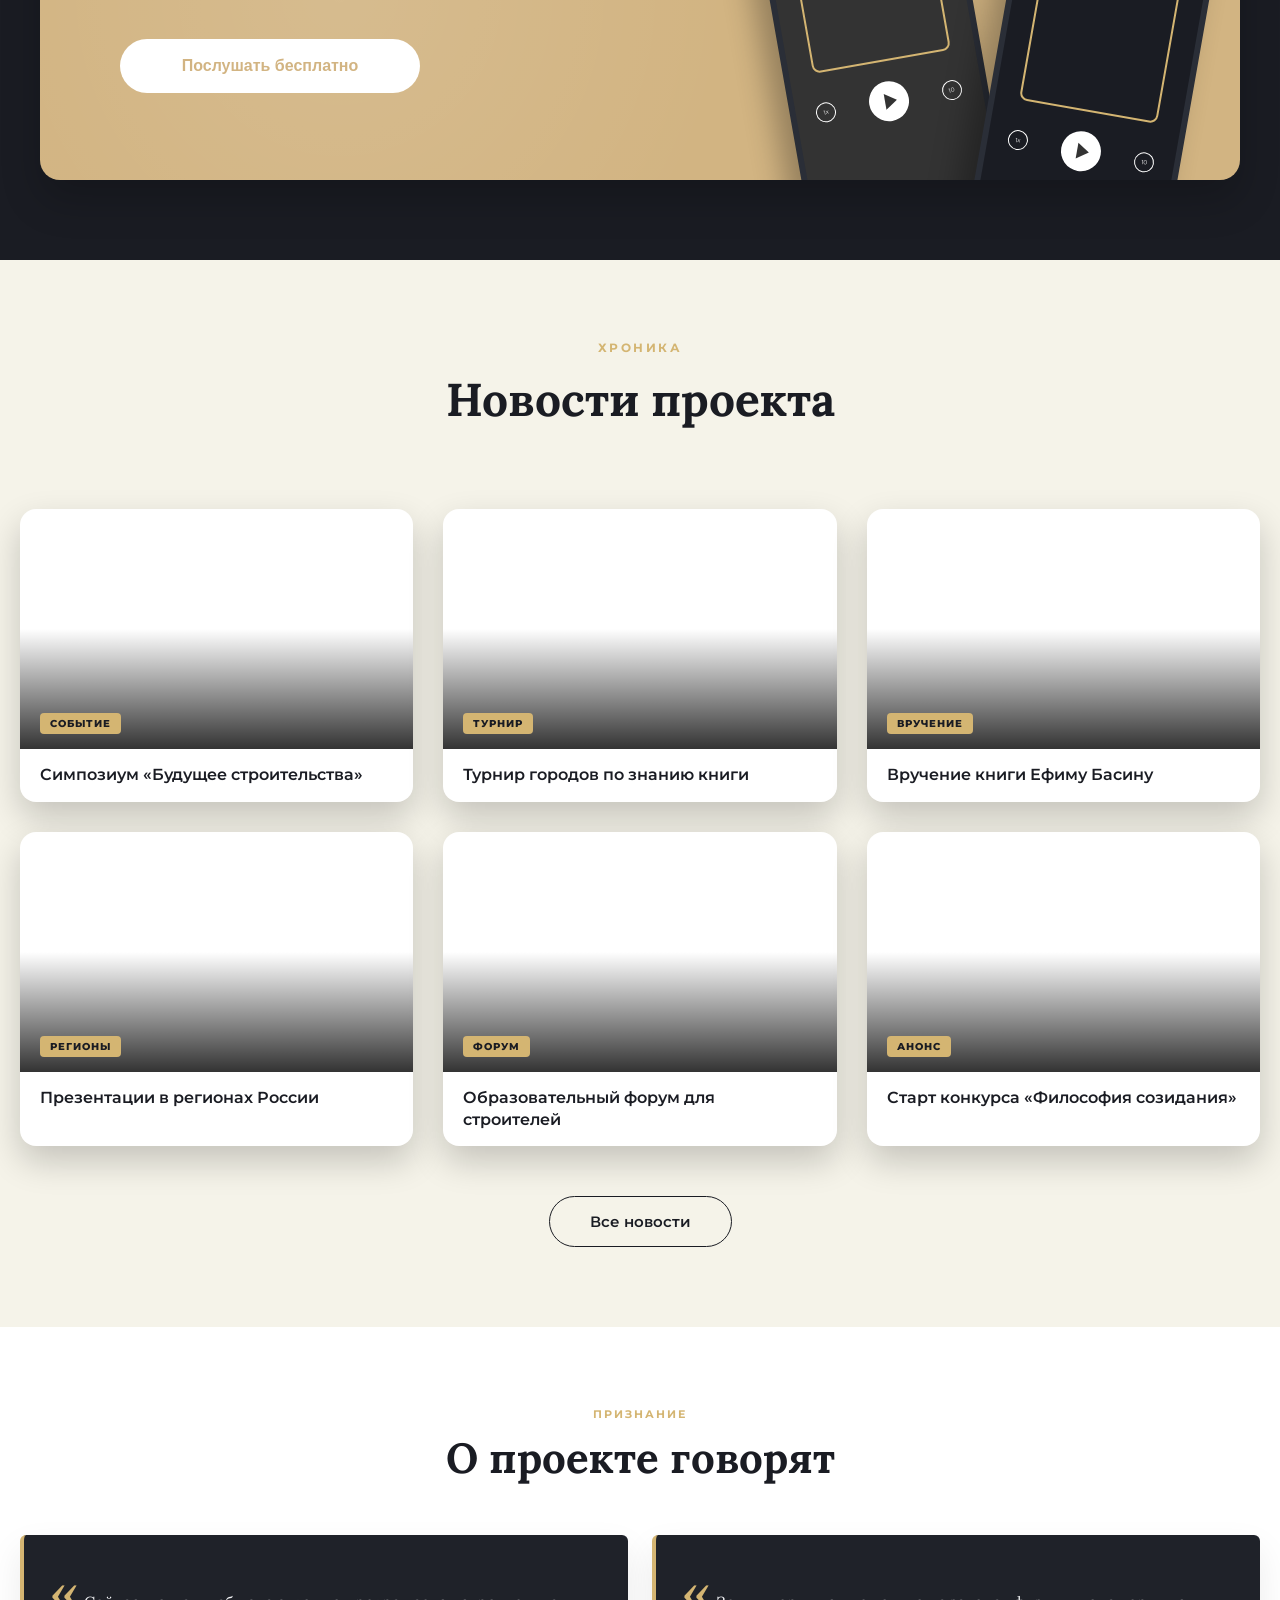
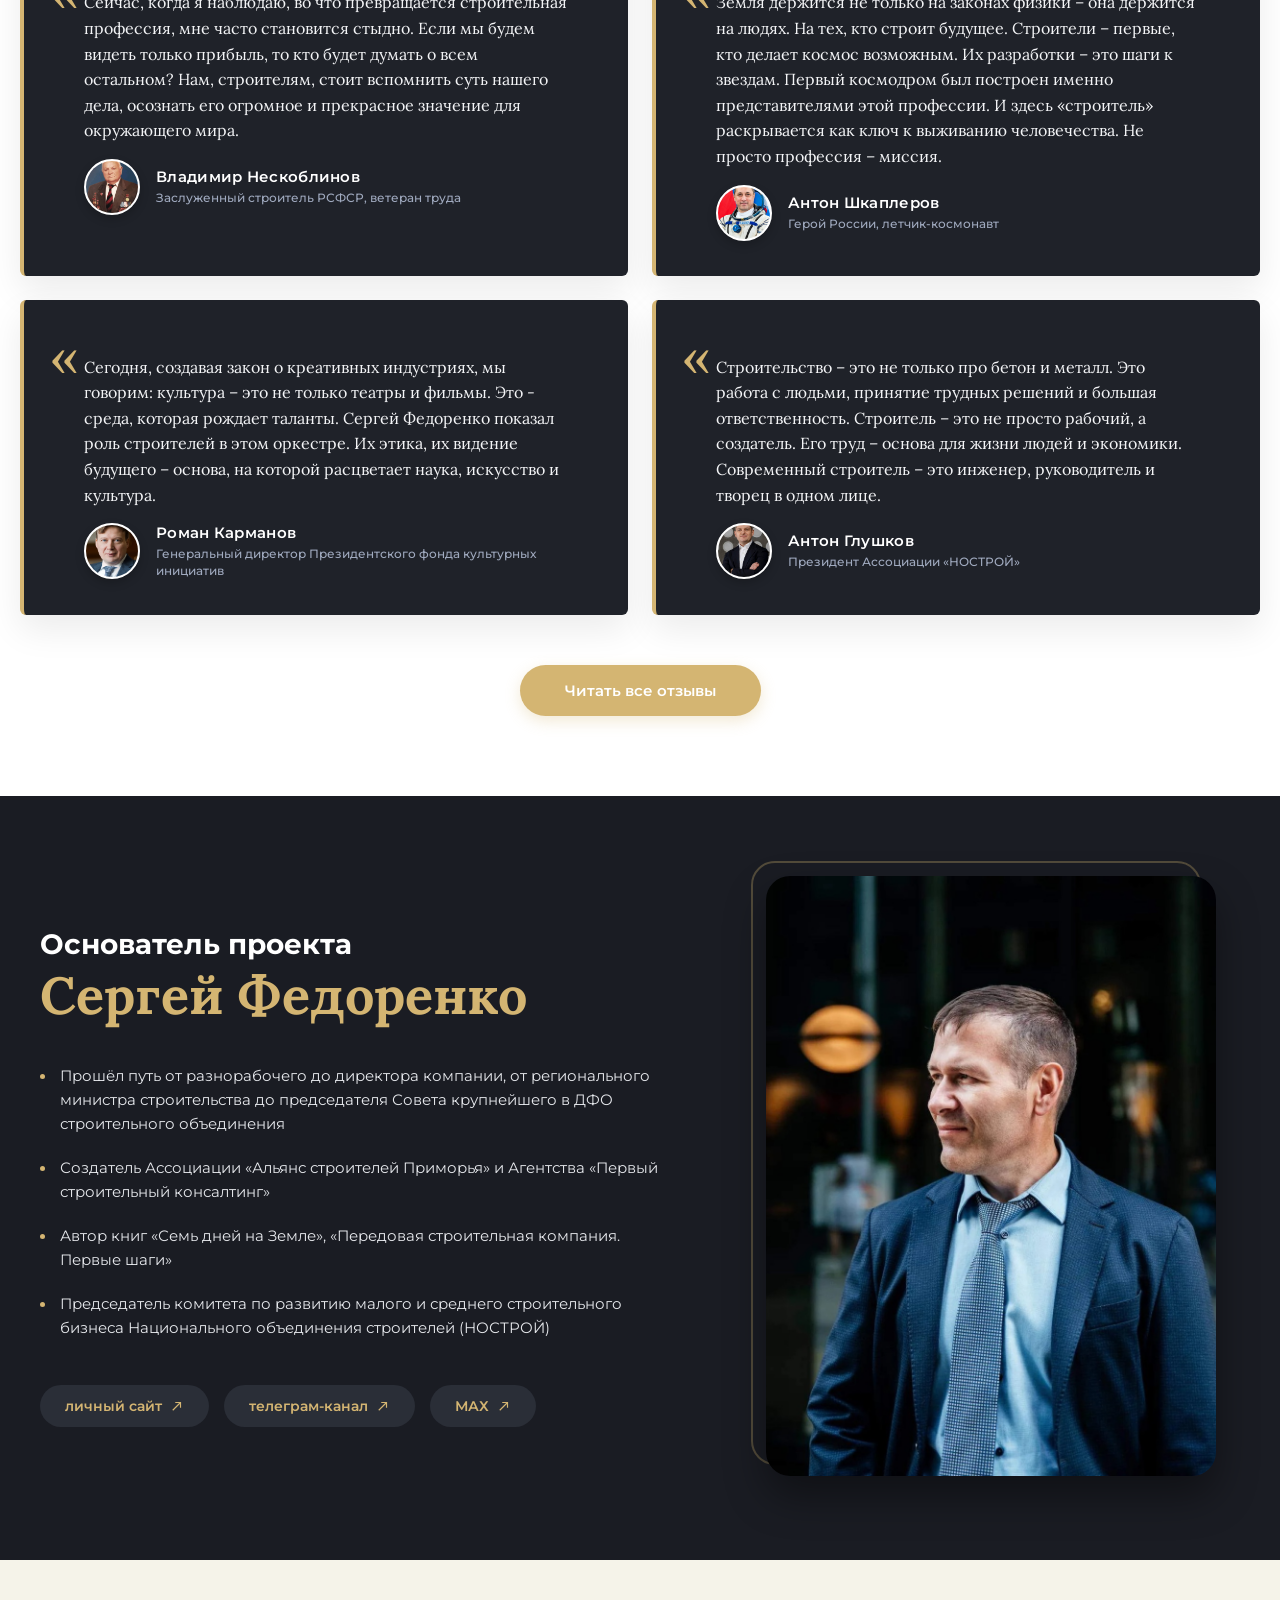
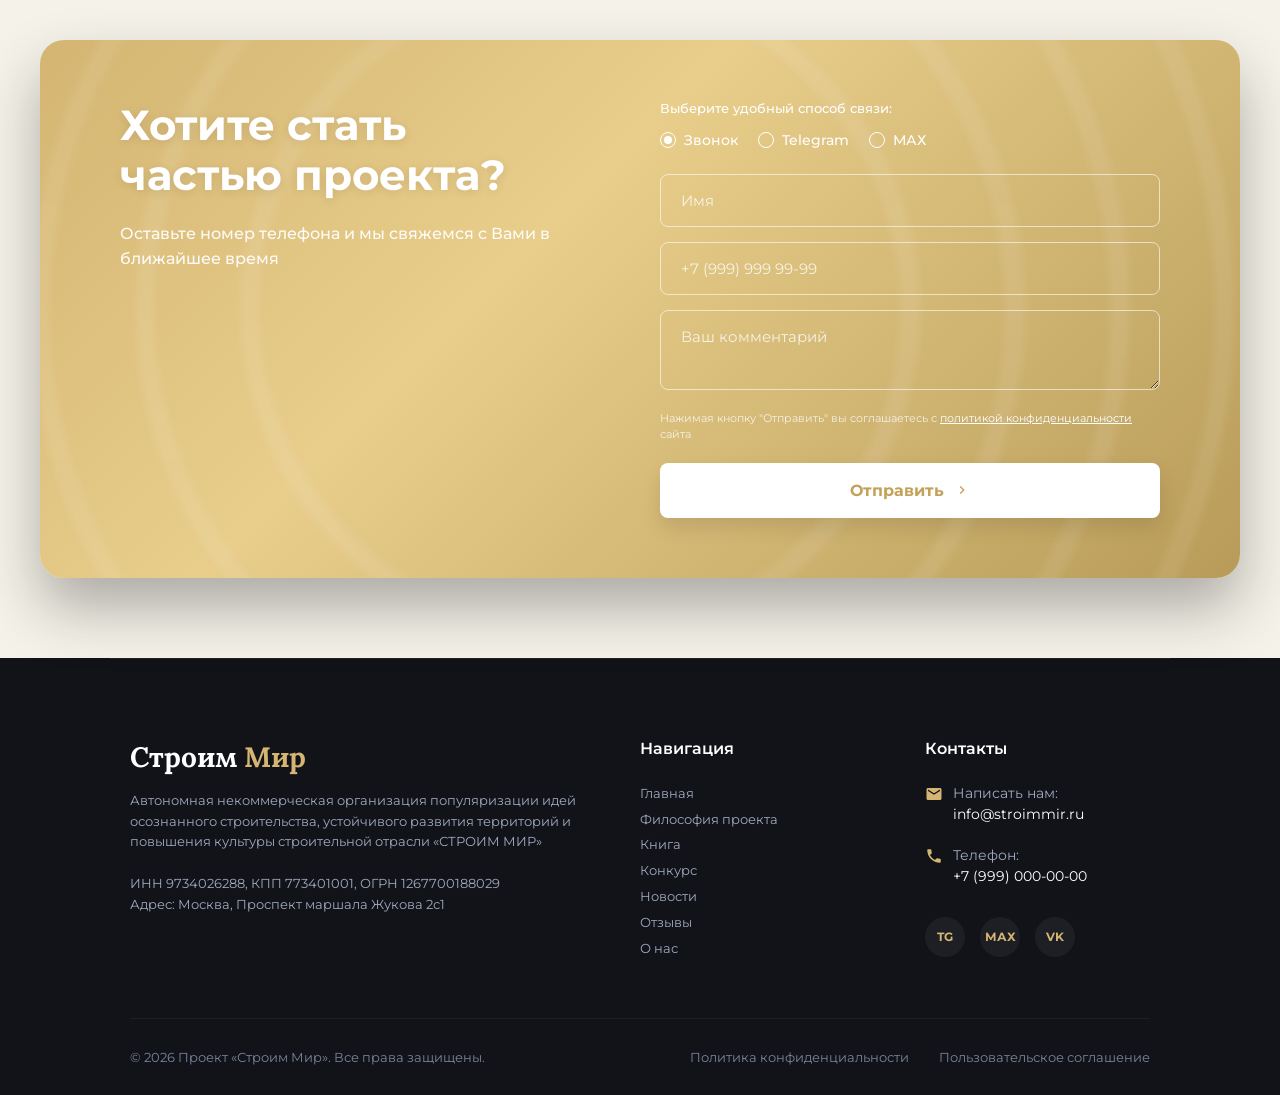
==== commit 87fcf90f: "Убрана инлайн-ссылка «Философия проекта →» из блока философии Co-Authored-By: Claude Opus 4.8 (1M co" ====
--- a/index.html
+++ b/index.html
@@ -217,13 +217,13 @@
         <header class="header">
             <div class="project-label">Социально-просветительский проект</div>
             <nav class="nav-menu">
-                <a href="#" class="nav-link">Главная</a>
-                <a href="#" class="nav-link">Философия проекта</a>
-                <a href="#" class="nav-link">Книга</a>
-                <a href="#" class="nav-link">Конкурс</a>
-                <a href="#" class="nav-link">Новости</a>
-                <a href="#" class="nav-link">Отзывы</a>
-                <a href="#" class="nav-link">О нас</a>
+                <a href="index.html" class="nav-link">Главная</a>
+                <a href="filosofiya.html" class="nav-link">Философия проекта</a>
+                <a href="kniga.html" class="nav-link">Книга</a>
+                <a href="konkurs.html" class="nav-link">Конкурс</a>
+                <a href="novosti.html" class="nav-link">Новости</a>
+                <a href="otzyvy.html" class="nav-link">Отзывы</a>
+                <a href="o-nas.html" class="nav-link">О нас</a>
             </nav>
         </header>
 
@@ -399,7 +399,6 @@
                 <div class="button-group">
                     <button class="btn" onclick="location.href='kniga.html'">Читать книгу</button>
                     <button class="btn" onclick="location.href='konkurs.html'">Участвовать в конкурсе</button>
-                    <a href="filosofiya.html" style="display:inline-flex;align-items:center;color:#D4B572;font-weight:600;text-decoration:none;font-size:15px;padding:0 6px">Философия проекта →</a>
                 </div>
             </div>
 
